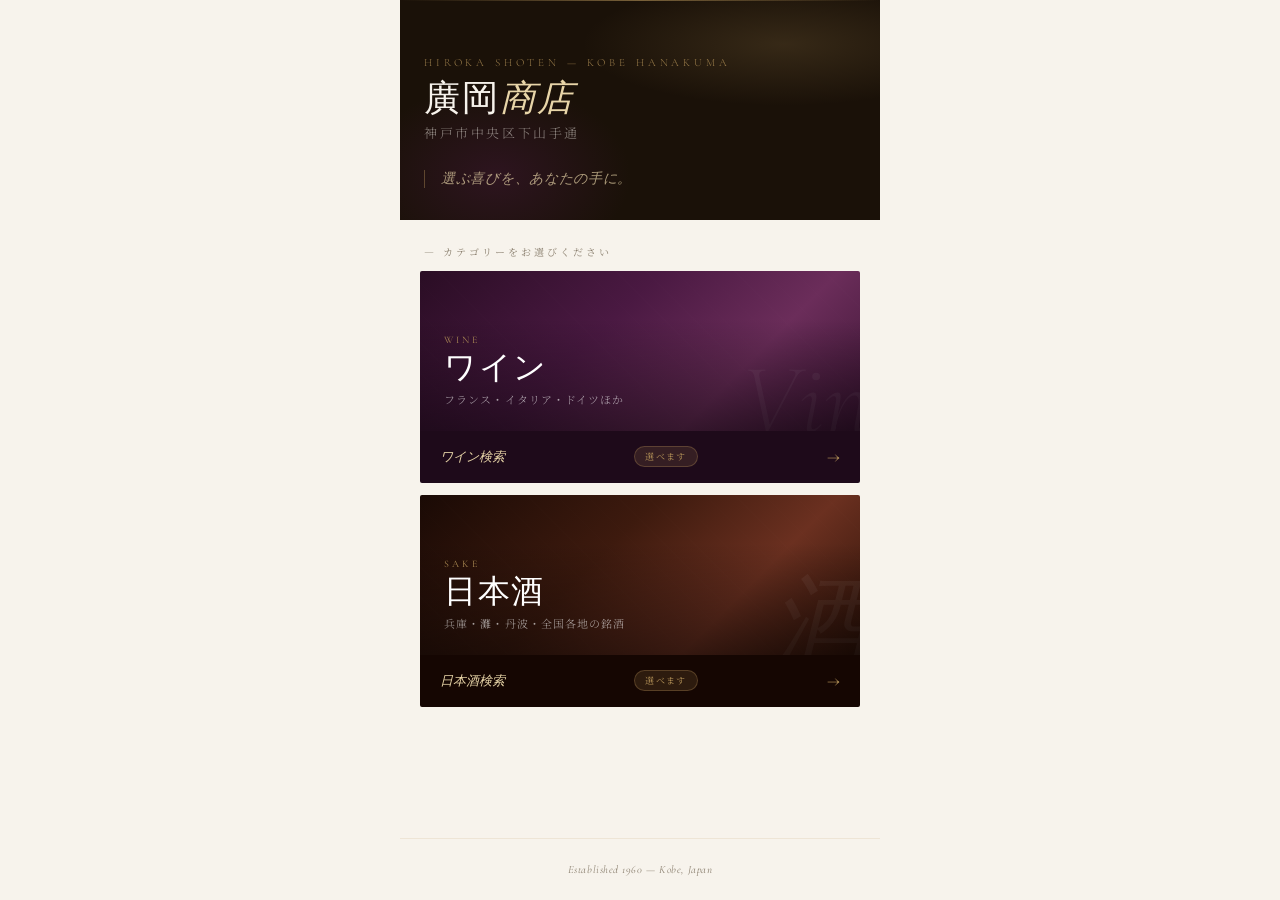
==== index.html @ e4cdf5d0 "Add files via upload" ====
<!DOCTYPE html>
<html lang="ja">
<head>
<meta charset="UTF-8">
<meta name="viewport" content="width=device-width, initial-scale=1.0">
<title>廣岡商店</title>
<style>
@import url('https://fonts.googleapis.com/css2?family=Cormorant+Garamond:ital,wght@0,300;0,400;1,300;1,400&family=Noto+Serif+JP:wght@300;400&display=swap');

*{box-sizing:border-box;margin:0;padding:0}
:root{
  --ink:#1a1108;
  --cream:#f7f3ec;
  --gold:#b8965a;
  --gold-light:#e8d5a8;
  --sake:#8b3a2a;
  --sake-light:#e8c4a8;
  --wine:#4a1942;
  --muted:#8a7f6e;
}
body{
  font-family:'Noto Serif JP',serif;
  background:var(--cream);
  color:var(--ink);
  min-height:100vh;
  max-width:480px;
  margin:0 auto;
  overflow-x:hidden;
}

/* ===== TOP ===== */
#screen-top{display:block}
.top-wrap{min-height:100vh;display:flex;flex-direction:column}
.top-hero{position:relative;padding:3.5rem 1.5rem 2rem;background:var(--ink);overflow:hidden}
.top-hero::before{content:'';position:absolute;inset:0;background:
  radial-gradient(ellipse 60% 40% at 80% 20%, rgba(184,150,90,.18) 0%, transparent 70%),
  radial-gradient(ellipse 40% 60% at 20% 80%, rgba(74,25,66,.4) 0%, transparent 70%)}
.top-hero::after{content:'';position:absolute;top:0;left:0;right:0;height:1px;background:linear-gradient(90deg,transparent,var(--gold),transparent);opacity:.6}
.store-en{font-family:'Cormorant Garamond',serif;font-size:11px;font-weight:300;letter-spacing:.35em;color:var(--gold);opacity:.8;margin-bottom:.75rem;position:relative}
.store-name{font-family:'Cormorant Garamond',serif;font-size:36px;font-weight:300;color:var(--cream);line-height:1;letter-spacing:.05em;margin-bottom:.35rem;position:relative}
.store-name span{font-style:italic;color:var(--gold-light)}
.store-jp{font-size:13px;font-weight:300;color:rgba(247,243,236,.5);letter-spacing:.2em;margin-bottom:1.75rem;position:relative}
.hero-tagline{font-family:'Cormorant Garamond',serif;font-size:14px;font-weight:300;font-style:italic;color:rgba(232,213,168,.7);letter-spacing:.05em;position:relative;padding-left:1rem;border-left:1px solid rgba(184,150,90,.4)}
.category-label{padding:1.5rem 1.5rem .75rem;font-size:10px;letter-spacing:.3em;color:var(--muted);text-transform:uppercase}
.category-cards{padding:0 1.25rem 2rem;display:flex;flex-direction:column;gap:12px;flex:1}
.cat-card{position:relative;border-radius:2px;overflow:hidden;cursor:pointer;-webkit-tap-highlight-color:transparent}
.cat-card::before{content:'';position:absolute;inset:0;border:1px solid transparent;border-radius:2px;transition:border-color .3s;z-index:2;pointer-events:none}
.cat-card:active::before{border-color:var(--gold)}
.cat-bg{height:160px;position:relative;overflow:hidden}
.cat-wine .cat-bg{background:linear-gradient(135deg,#2a0d24 0%,#4a1942 40%,#6b2d5a 70%,#3d1535 100%)}
.cat-sake .cat-bg{background:linear-gradient(135deg,#1a0a05 0%,#3d1a0e 40%,#6b3020 70%,#2e1208 100%)}
.cat-bg-pattern{position:absolute;inset:0;opacity:.15;background-image:repeating-linear-gradient(45deg,transparent,transparent 20px,rgba(255,255,255,.03) 20px,rgba(255,255,255,.03) 21px)}
.cat-ornament{position:absolute;font-family:'Cormorant Garamond',serif;font-size:100px;font-weight:300;font-style:italic;color:rgba(255,255,255,.06);bottom:-20px;right:-10px;line-height:1;pointer-events:none;user-select:none}
.cat-content{position:absolute;inset:0;padding:1.5rem;display:flex;flex-direction:column;justify-content:flex-end;z-index:1}
.cat-content::before{content:'';position:absolute;bottom:0;left:0;right:0;height:70%;background:linear-gradient(to top,rgba(0,0,0,.5) 0%,transparent 100%)}
.cat-en{font-family:'Cormorant Garamond',serif;font-size:10px;letter-spacing:.3em;color:var(--gold);opacity:.9;margin-bottom:.4rem;position:relative}
.cat-title{font-family:'Cormorant Garamond',serif;font-size:32px;font-weight:300;color:white;line-height:1;letter-spacing:.05em;position:relative}
.cat-sub{font-size:11px;font-weight:300;color:rgba(255,255,255,.6);margin-top:.4rem;letter-spacing:.1em;position:relative}
.cat-footer{padding:.875rem 1.25rem;background:var(--ink);display:flex;justify-content:space-between;align-items:center}
.cat-wine .cat-footer{background:#1e0a1a}
.cat-sake .cat-footer{background:#150602}
.cat-count{font-family:'Cormorant Garamond',serif;font-size:13px;font-style:italic;color:var(--gold-light)}
.cat-arrow{font-family:'Cormorant Garamond',serif;font-size:20px;color:var(--gold);opacity:.8}
.cat-badge{font-size:9px;padding:3px 10px;border-radius:20px;letter-spacing:.15em;background:rgba(184,150,90,.15);color:var(--gold);border:1px solid rgba(184,150,90,.3)}
.top-footer{padding:1.5rem;text-align:center;border-top:1px solid rgba(184,150,90,.15);margin-top:.5rem}
.top-footer p{font-family:'Cormorant Garamond',serif;font-size:11px;font-style:italic;color:var(--muted);letter-spacing:.05em}
.cat-card{animation:fadeUp .6s ease both}
.cat-card:nth-child(2){animation-delay:.1s}
@keyframes fadeUp{from{opacity:0;transform:translateY(16px)}to{opacity:1;transform:translateY(0)}}

/* ===== 共通 ===== */
.screen{display:none}
.header{background:var(--ink);color:var(--cream);padding:.875rem 1.25rem;position:sticky;top:0;z-index:100;border-bottom:1px solid rgba(184,150,90,.2)}
.header-inner{display:flex;align-items:center;gap:12px}
.back-btn{font-family:'Cormorant Garamond',serif;font-size:20px;color:var(--gold);cursor:pointer;padding:4px 8px 4px 0;-webkit-tap-highlight-color:transparent}
.header-title{font-family:'Cormorant Garamond',serif;font-size:18px;font-weight:300;letter-spacing:.05em;color:var(--cream)}
.header-sub{font-size:10px;color:rgba(232,213,168,.5);letter-spacing:.15em;margin-top:1px}
#screen-loading{display:flex;align-items:center;justify-content:center;min-height:60vh;flex-direction:column;gap:12px;background:var(--cream)}
.spinner{width:28px;height:28px;border:1.5px solid var(--gold-light);border-top-color:var(--gold);border-radius:50%;animation:spin .9s linear infinite}
@keyframes spin{to{transform:rotate(360deg)}}
.loading-text{font-size:12px;color:var(--muted);letter-spacing:.15em}

.search-body{padding:1.25rem 1.25rem 2rem;background:var(--cream)}
.s-section{margin-bottom:1.5rem}
.s-title{font-family:'Cormorant Garamond',serif;font-size:13px;font-style:italic;color:var(--muted);letter-spacing:.15em;margin-bottom:.625rem;padding-bottom:.4rem;border-bottom:1px solid rgba(184,150,90,.2)}
.chips{display:flex;flex-wrap:wrap;gap:7px}
.chip{font-size:12px;padding:6px 14px;border-radius:1px;border:1px solid rgba(26,17,8,.2);background:white;color:var(--ink);cursor:pointer;letter-spacing:.05em;font-family:'Noto Serif JP',serif;transition:all .2s;-webkit-tap-highlight-color:transparent}
.chip.on{background:var(--wine);color:var(--gold-light);border-color:var(--wine)}
.search-btn{width:100%;padding:14px;background:var(--ink);color:var(--gold-light);border:1px solid rgba(184,150,90,.3);border-radius:1px;font-size:13px;letter-spacing:.2em;font-family:'Noto Serif JP',serif;cursor:pointer;margin-top:.5rem;transition:background .2s}
.search-btn:active{background:#2a1a0a}

.detail-toggle{display:flex;align-items:center;gap:8px;cursor:pointer;padding:.5rem 0;margin-bottom:1rem;-webkit-tap-highlight-color:transparent}
.detail-toggle-line{flex:1;height:1px;background:rgba(184,150,90,.25)}
.detail-toggle-text{font-family:'Cormorant Garamond',serif;font-size:12px;font-style:italic;color:var(--gold);letter-spacing:.1em;white-space:nowrap}
.detail-toggle-icon{font-size:14px;color:var(--gold);transition:transform .3s}
.detail-toggle-icon.open{transform:rotate(180deg)}
.detail-section{overflow:hidden;max-height:0;transition:max-height .4s ease}
.detail-section.open{max-height:600px}

.result-header{padding:.75rem 1.25rem;background:var(--ink);display:flex;align-items:center;justify-content:space-between}
.result-count{font-size:12px;color:rgba(232,213,168,.7);letter-spacing:.1em}
.result-count-num{font-family:'Cormorant Garamond',serif;font-size:18px;font-weight:300;color:var(--gold-light);margin-right:4px}
.back-search-btn{font-size:11px;padding:4px 12px;border:1px solid rgba(184,150,90,.3);color:var(--gold);cursor:pointer;letter-spacing:.1em;background:transparent;-webkit-tap-highlight-color:transparent}
.results{padding:.75rem 1.25rem;display:flex;flex-direction:column;gap:8px;background:var(--cream)}
.no-result{text-align:center;padding:3rem 1rem;color:var(--muted);font-size:13px;line-height:1.8;letter-spacing:.05em}

.r-card{background:white;border:1px solid rgba(26,17,8,.08);padding:12px;cursor:pointer;display:flex;gap:11px;align-items:flex-start;transition:border-color .2s;-webkit-tap-highlight-color:transparent}
.r-card:active{border-color:var(--gold)}
.r-thumb{width:52px;height:68px;background:var(--cream);flex-shrink:0;overflow:hidden;display:flex;align-items:center;justify-content:center}
.r-thumb img{width:52px;height:68px;object-fit:contain}
.r-thumb-ph{width:52px;height:68px;display:flex;align-items:center;justify-content:center}
.mini-spinner{width:14px;height:14px;border:1.5px solid var(--gold-light);border-top-color:var(--gold);border-radius:50%;animation:spin .9s linear infinite}
.r-info{flex:1;min-width:0}
.r-name{font-size:13px;color:var(--ink);line-height:1.45;margin-bottom:3px;letter-spacing:.02em}
.r-tagline{font-family:'Cormorant Garamond',serif;font-size:13px;font-style:italic;color:var(--muted);margin-bottom:6px}
.r-meta{display:flex;gap:5px;flex-wrap:wrap;align-items:center;margin-bottom:5px}
.r-price{font-family:'Cormorant Garamond',serif;font-size:16px;color:var(--wine)}
.r-badge{font-size:10px;padding:1px 6px;color:var(--muted);border:1px solid rgba(26,17,8,.12);letter-spacing:.05em}
.r-shelf{font-size:10px;padding:1px 6px;color:var(--gold);border:1px solid rgba(184,150,90,.3);background:rgba(184,150,90,.06);letter-spacing:.05em}
.r-tags{display:flex;flex-wrap:wrap;gap:4px}
.r-tag{font-size:10px;padding:2px 7px;background:rgba(74,25,66,.06);color:var(--wine);letter-spacing:.03em}

/* ★ 結果カード ミニバー（修正：CSSを明示） */
.sake-mini-bars{margin-top:6px}
.sake-mr{display:flex;align-items:center;gap:4px;margin:3px 0}
.sake-ml{font-size:9px;color:var(--muted);width:20px;text-align:right;flex-shrink:0}
.sake-mt{flex:1;height:4px;background:rgba(139,58,42,.12);border-radius:2px;overflow:hidden}
.sake-mf{height:4px;border-radius:2px;background:var(--sake)}

.detail-img-wrap{width:100%;height:220px;background:var(--ink);display:flex;align-items:center;justify-content:center;overflow:hidden}
.detail-img-wrap img{width:100%;height:220px;object-fit:contain}
.detail-img-ph{font-size:12px;color:rgba(247,243,236,.3);letter-spacing:.15em}
.img-loading{font-size:12px;color:rgba(247,243,236,.4);display:flex;flex-direction:column;align-items:center;gap:8px}
.med-spinner{width:22px;height:22px;border:1.5px solid rgba(184,150,90,.3);border-top-color:var(--gold);border-radius:50%;animation:spin .9s linear infinite}
.detail-body{padding:1.25rem 1.25rem 2.5rem;background:var(--cream)}
.detail-header-row{display:flex;align-items:center;justify-content:space-between;margin-bottom:.75rem}
.type-badge{font-size:10px;padding:3px 10px;background:rgba(74,25,66,.08);color:var(--wine);border:1px solid rgba(74,25,66,.2);letter-spacing:.1em}
.shelf-badge{font-family:'Cormorant Garamond',serif;font-size:13px;font-style:italic;color:var(--gold);padding:2px 10px;border:1px solid rgba(184,150,90,.3);letter-spacing:.1em}
.detail-name{font-size:15px;line-height:1.55;margin-bottom:4px;color:var(--ink);letter-spacing:.03em}
.detail-origin{font-size:11px;color:var(--muted);margin-bottom:1rem;letter-spacing:.1em}
.tagline-bar{border-left:2px solid var(--gold);padding:.5rem 0 .5rem 1rem;margin-bottom:1rem;background:linear-gradient(90deg,rgba(184,150,90,.05) 0%,transparent 100%)}
.tagline-text{font-family:'Cormorant Garamond',serif;font-size:17px;font-style:italic;font-weight:300;color:var(--ink);line-height:1.45;letter-spacing:.02em}
.detail-price{font-family:'Cormorant Garamond',serif;font-size:28px;font-weight:300;color:var(--wine);margin-bottom:1rem;letter-spacing:.02em}
.detail-tags{display:flex;flex-wrap:wrap;gap:6px;margin-bottom:1.25rem}
.detail-tag{font-size:11px;padding:4px 12px;background:rgba(74,25,66,.06);color:var(--wine);border:1px solid rgba(74,25,66,.15);letter-spacing:.05em}
.info-grid{display:grid;grid-template-columns:1fr 1fr;gap:8px;margin-bottom:1rem}
.info-card{background:white;border:1px solid rgba(26,17,8,.07);padding:10px 12px}
.info-label{font-size:10px;color:var(--muted);margin-bottom:3px;letter-spacing:.15em}
.info-val{font-size:13px;color:var(--ink);line-height:1.45}
.person-box{background:linear-gradient(135deg,rgba(184,150,90,.08),rgba(184,150,90,.04));border:1px solid rgba(184,150,90,.25);padding:10px 14px;margin-bottom:1rem}
.person-label{font-size:10px;color:var(--gold);margin-bottom:3px;letter-spacing:.2em}
.person-val{font-size:13px;color:var(--ink);line-height:1.5}
.detail-text{font-size:13px;color:var(--muted);line-height:1.9;background:white;border:1px solid rgba(26,17,8,.07);padding:1rem;letter-spacing:.03em}

/* ===== 日本酒 ===== */
.sake-chip.on{background:var(--sake);color:var(--sake-light);border-color:var(--sake)}
.sake-search-btn{width:100%;padding:14px;background:var(--sake);color:var(--sake-light);border:1px solid rgba(139,58,42,.4);border-radius:1px;font-size:13px;letter-spacing:.2em;font-family:'Noto Serif JP',serif;cursor:pointer;margin-top:.5rem}
.sake-search-btn:active{background:#6b2d1e}
.sake-r-price{font-family:'Cormorant Garamond',serif;font-size:16px;color:var(--sake)}
.sake-r-tag{font-size:10px;padding:2px 7px;background:rgba(139,58,42,.06);color:var(--sake);letter-spacing:.03em}
.sake-type-badge{font-size:10px;padding:3px 10px;background:rgba(139,58,42,.08);color:var(--sake);border:1px solid rgba(139,58,42,.2);letter-spacing:.1em}
.sake-detail-price{font-family:'Cormorant Garamond',serif;font-size:28px;font-weight:300;color:var(--sake);margin-bottom:.75rem;letter-spacing:.02em}
.sake-detail-tag{font-size:11px;padding:4px 12px;background:rgba(139,58,42,.06);color:var(--sake);border:1px solid rgba(139,58,42,.15);letter-spacing:.05em}
.sake-hitokoto{border-left:2px solid var(--sake);padding:.5rem 0 .5rem 1rem;margin-bottom:1rem;background:linear-gradient(90deg,rgba(139,58,42,.05) 0%,transparent 100%)}
.sake-hitokoto-text{font-family:'Cormorant Garamond',serif;font-size:16px;font-style:italic;font-weight:300;color:var(--ink);line-height:1.5;letter-spacing:.02em}

/* ★ 棒グラフ（詳細画面） */
.sake-bars-wrap{background:white;border:1px solid rgba(139,58,42,.12);padding:14px 16px;margin:12px 0}
.sake-bars-title{font-size:10px;color:var(--muted);letter-spacing:.2em;margin-bottom:12px;padding-bottom:6px;border-bottom:1px solid rgba(139,58,42,.12)}
.sake-bar-row{display:flex;flex-direction:column;gap:3px;margin-bottom:10px}
.sake-bar-row:last-child{margin-bottom:0}
.sake-bar-axis{font-family:'Noto Serif JP',serif;font-size:11px;color:var(--ink);letter-spacing:.04em}
.sake-bar-track-wrap{display:flex;align-items:center;gap:6px}
.sake-bar-end{font-size:9px;color:var(--muted);white-space:nowrap;flex-shrink:0;letter-spacing:.02em}
.sake-bar-end.left{width:42px;text-align:right}
.sake-bar-end.right{width:42px;text-align:left}
.sake-bar-track{flex:1;height:8px;background:rgba(139,58,42,.1);border-radius:4px;overflow:hidden}
.sake-bar-fill{height:100%;border-radius:4px;background:linear-gradient(to right,#a05040,#c06040);transition:width .4s ease}

/* サムネイル（日本酒結果カード） */
.sake-r-thumb{width:52px;height:68px;background:var(--cream);flex-shrink:0;overflow:hidden;display:flex;align-items:center;justify-content:center}
.sake-r-thumb img{width:52px;height:68px;object-fit:contain}
.sake-r-thumb-ph{width:52px;height:68px;display:flex;align-items:center;justify-content:center}

/* 日本酒詳細 画像エリア */
.sake-detail-img-wrap{width:100%;height:220px;background:var(--ink);display:flex;align-items:center;justify-content:center;overflow:hidden}
.sake-detail-img-wrap img{width:100%;height:220px;object-fit:contain}

.sake-note{font-size:11px;color:var(--muted);line-height:1.7;background:rgba(139,58,42,.03);border:1px solid rgba(139,58,42,.12);padding:.75rem .9rem;margin-bottom:1rem}
.sake-credit{font-size:9px;color:rgba(138,127,110,.5);text-align:right;letter-spacing:.1em;margin-top:4px}
.hidden{display:none}
</style>
</head>
<body>

<div id="screen-loading" style="display:none">
  <div class="spinner"></div>
  <div class="loading-text">読み込み中</div>
</div>

<div id="screen-top">
  <div class="top-wrap">
    <div class="top-hero">
      <div class="store-en">HIROKA SHOTEN — KOBE HANAKUMA</div>
      <div class="store-name">廣岡<span>商店</span></div>
      <div class="store-jp">神戸市中央区下山手通</div>
      <div class="hero-tagline">選ぶ喜びを、あなたの手に。</div>
    </div>
    <div class="category-label">— カテゴリーをお選びください</div>
    <div class="category-cards">
      <div class="cat-card cat-wine" onclick="startWine()">
        <div class="cat-bg">
          <div class="cat-bg-pattern"></div>
          <div class="cat-ornament">Vin</div>
          <div class="cat-content">
            <div class="cat-en">WINE</div>
            <div class="cat-title">ワイン</div>
            <div class="cat-sub">フランス・イタリア・ドイツほか</div>
          </div>
        </div>
        <div class="cat-footer">
          <div class="cat-count">ワイン検索</div>
          <div class="cat-badge">選べます</div>
          <div class="cat-arrow">→</div>
        </div>
      </div>
      <div class="cat-card cat-sake" onclick="startSake()">
        <div class="cat-bg">
          <div class="cat-bg-pattern"></div>
          <div class="cat-ornament">酒</div>
          <div class="cat-content">
            <div class="cat-en">SAKE</div>
            <div class="cat-title">日本酒</div>
            <div class="cat-sub">兵庫・灘・丹波・全国各地の銘酒</div>
          </div>
        </div>
        <div class="cat-footer">
          <div class="cat-count">日本酒検索</div>
          <div class="cat-badge">選べます</div>
          <div class="cat-arrow">→</div>
        </div>
      </div>
    </div>
    <div class="top-footer"><p>Established 1960 — Kobe, Japan</p></div>
  </div>
</div>

<!-- ワイン検索 -->
<div id="screen-search" class="screen">
  <div class="header">
    <div class="header-inner">
      <div class="back-btn" onclick="showTop()">←</div>
      <div><div class="header-title">Wine</div><div class="header-sub">条件を選んでワインを探す</div></div>
    </div>
  </div>
  <div class="search-body">
    <div class="s-section">
      <div class="s-title">Type — タイプ</div>
      <div class="chips">
        <div class="chip" data-g="type" data-v="赤" onclick="tog(this)">赤ワイン</div>
        <div class="chip" data-g="type" data-v="白" onclick="tog(this)">白ワイン</div>
        <div class="chip" data-g="type" data-v="スパークリング" onclick="tog(this)">泡</div>
        <div class="chip" data-g="type" data-v="ロゼ" onclick="tog(this)">ロゼ</div>
      </div>
    </div>
    <div class="s-section">
      <div class="s-title">Origin — 産地</div>
      <div class="chips">
        <div class="chip" data-g="country" data-v="フランス" onclick="tog(this)">フランス</div>
        <div class="chip" data-g="country" data-v="イタリア" onclick="tog(this)">イタリア</div>
        <div class="chip" data-g="country" data-v="スペイン" onclick="tog(this)">スペイン</div>
        <div class="chip" data-g="country" data-v="ドイツ" onclick="tog(this)">ドイツ</div>
        <div class="chip" data-g="country" data-v="チリ" onclick="tog(this)">チリ</div>
        <div class="chip" data-g="country" data-v="日本" onclick="tog(this)">日本</div>
        <div class="chip" data-g="country" data-v="モルドバ" onclick="tog(this)">モルドバ</div>
        <div class="chip" data-g="country" data-v="南アフリカ" onclick="tog(this)">南アフリカ</div>
      </div>
    </div>
    <div class="s-section">
      <div class="s-title">Budget — 予算</div>
      <div class="chips">
        <div class="chip" data-g="budget" data-v="1500" onclick="tog(this)">〜1,500円</div>
        <div class="chip" data-g="budget" data-v="2500" onclick="tog(this)">〜2,500円</div>
        <div class="chip" data-g="budget" data-v="4000" onclick="tog(this)">〜4,000円</div>
        <div class="chip" data-g="budget" data-v="9999" onclick="tog(this)">4,000円〜</div>
      </div>
    </div>
    <div class="s-section">
      <div class="s-title">Scene — 料理・場面</div>
      <div class="chips">
        <div class="chip" data-g="scene" data-v="肉" onclick="tog(this)">肉料理</div>
        <div class="chip" data-g="scene" data-v="魚" onclick="tog(this)">魚介</div>
        <div class="chip" data-g="scene" data-v="鶏" onclick="tog(this)">鶏料理</div>
        <div class="chip" data-g="scene" data-v="贈り物" onclick="tog(this)">贈り物</div>
        <div class="chip" data-g="scene" data-v="記念日" onclick="tog(this)">記念日</div>
        <div class="chip" data-g="scene" data-v="普段" onclick="tog(this)">普段使い</div>
      </div>
    </div>
    <div class="detail-toggle" onclick="toggleDetail()">
      <div class="detail-toggle-line"></div>
      <div class="detail-toggle-text">詳細検索</div>
      <div class="detail-toggle-icon" id="detail-icon">∨</div>
      <div class="detail-toggle-line"></div>
    </div>
    <div class="detail-section" id="detail-section">
      <div class="s-section">
        <div class="s-title">Body — 味わいの重さ</div>
        <div class="chips">
          <div class="chip" data-g="body" data-v="軽め" onclick="tog(this)">軽め</div>
          <div class="chip" data-g="body" data-v="ミディアム" onclick="tog(this)">ミディアム</div>
          <div class="chip" data-g="body" data-v="しっかり" onclick="tog(this)">しっかり</div>
        </div>
      </div>
      <div class="s-section">
        <div class="s-title">Sweetness — 甘辛度</div>
        <div class="chips">
          <div class="chip" data-g="sweet" data-v="辛口" onclick="tog(this)">辛口</div>
          <div class="chip" data-g="sweet" data-v="やや辛口" onclick="tog(this)">やや辛口</div>
          <div class="chip" data-g="sweet" data-v="やや甘口" onclick="tog(this)">やや甘口</div>
          <div class="chip" data-g="sweet" data-v="甘口" onclick="tog(this)">甘口</div>
        </div>
      </div>
      <div class="s-section">
        <div class="s-title">Flavor — 果実味の方向</div>
        <div class="chips">
          <div class="chip" data-g="fruit" data-v="果実味重視" onclick="tog(this)">果実味重視</div>
          <div class="chip" data-g="fruit" data-v="バランス" onclick="tog(this)">バランス</div>
          <div class="chip" data-g="fruit" data-v="すっきり辛口" onclick="tog(this)">すっきり辛口</div>
        </div>
      </div>
    </div>
    <button class="search-btn" onclick="runSearch()">— このワインを探す —</button>
  </div>
</div>

<!-- ワイン結果 -->
<div id="screen-results" class="screen">
  <div class="header">
    <div class="header-inner">
      <div class="back-btn" onclick="showScreen('search')">←</div>
      <div><div class="header-title">Results</div><div class="header-sub">検索結果</div></div>
    </div>
  </div>
  <div class="result-header">
    <div class="result-count" id="result-header"></div>
    <div class="back-search-btn" onclick="showScreen('search')">条件を変える</div>
  </div>
  <div class="results" id="result-list"></div>
</div>

<!-- ワイン詳細 -->
<div id="screen-detail" class="screen">
  <div class="header">
    <div class="header-inner">
      <div class="back-btn" onclick="showScreen('results')">←</div>
      <div><div class="header-title">Detail</div><div class="header-sub">ワイン詳細</div></div>
    </div>
  </div>
  <div class="detail-img-wrap" id="d-imgwrap"><div class="detail-img-ph">画像準備中</div></div>
  <div class="detail-body">
    <div class="detail-header-row">
      <div class="type-badge" id="d-type"></div>
      <div class="shelf-badge" id="d-shelf"></div>
    </div>
    <div class="detail-name" id="d-name"></div>
    <div class="detail-origin" id="d-origin"></div>
    <div class="tagline-bar"><div class="tagline-text" id="d-tagline"></div></div>
    <div class="detail-price" id="d-price"></div>
    <div class="detail-tags" id="d-tags"></div>
    <div class="info-grid">
      <div class="info-card"><div class="info-label">合う料理</div><div class="info-val" id="d-food"></div></div>
      <div class="info-card"><div class="info-label">飲む場面</div><div class="info-val" id="d-scene"></div></div>
    </div>
    <div class="person-box">
      <div class="person-label">こんな方に</div>
      <div class="person-val" id="d-person"></div>
    </div>
    <div class="detail-text" id="d-detail"></div>
  </div>
</div>

<!-- 日本酒検索 -->
<div id="screen-sake-search" class="screen">
  <div class="header">
    <div class="header-inner">
      <div class="back-btn" onclick="showTop()">←</div>
      <div><div class="header-title">Sake</div><div class="header-sub">迷ったら、飲みたい方向から選ぶ</div></div>
    </div>
  </div>
  <div class="search-body">
    <div class="sake-note">
      日本酒が詳しくなくても大丈夫です。<br>
      まずは <strong>予算・産地・味わい</strong> から選んでください。
    </div>
    <div class="s-section">
      <div class="s-title">Budget — 予算</div>
      <div class="chips">
        <div class="chip sake-chip" data-g="sprice" data-v="1000" onclick="stog(this)">〜1,000円</div>
        <div class="chip sake-chip" data-g="sprice" data-v="2000" onclick="stog(this)">〜2,000円</div>
        <div class="chip sake-chip" data-g="sprice" data-v="3500" onclick="stog(this)">〜3,500円</div>
        <div class="chip sake-chip" data-g="sprice" data-v="9999" onclick="stog(this)">3,500円〜</div>
      </div>
    </div>
    <div class="s-section">
      <div class="s-title">Origin — 産地</div>
      <div class="chips" id="sake-region-chips"></div>
    </div>
    <div class="s-section">
      <div class="s-title">Taste — 味わい</div>
      <div class="chips">
        <div class="chip sake-chip" data-g="staste" data-v="フルーティ" onclick="stog(this)">フルーティ</div>
        <div class="chip sake-chip" data-g="staste" data-v="すっきり" onclick="stog(this)">すっきり</div>
        <div class="chip sake-chip" data-g="staste" data-v="旨みしっかり" onclick="stog(this)">旨みしっかり</div>
        <div class="chip sake-chip" data-g="staste" data-v="やさしい甘み" onclick="stog(this)">やさしい甘み</div>
      </div>
    </div>
    <div class="s-section">
      <div class="s-title">Type — 特定名称</div>
      <div class="chips" id="sake-type-chips"></div>
    </div>
    <div class="detail-toggle" onclick="toggleSakeDetail()">
      <div class="detail-toggle-line"></div>
      <div class="detail-toggle-text">詳細条件</div>
      <div class="detail-toggle-icon" id="sake-detail-icon">∨</div>
      <div class="detail-toggle-line"></div>
    </div>
    <div class="detail-section" id="sake-detail-section">
      <div class="s-section">
        <div class="s-title">Detail — 製法・状態</div>
        <div class="chips">
          <div class="chip sake-chip" data-g="sdetail" data-v="無濾過" onclick="stog(this)">無濾過</div>
          <div class="chip sake-chip" data-g="sdetail" data-v="生酒" onclick="stog(this)">生酒</div>
          <div class="chip sake-chip" data-g="sdetail" data-v="要冷蔵" onclick="stog(this)">要冷蔵</div>
        </div>
      </div>
      <div class="s-section">
        <div class="s-title">Rice — 原料米</div>
        <div class="chips" id="sake-rice-chips"></div>
      </div>
    </div>
    <button class="sake-search-btn" onclick="runSakeSearch()">— この日本酒を探す —</button>
  </div>
</div>

<!-- 日本酒結果 -->
<div id="screen-sake-results" class="screen">
  <div class="header">
    <div class="header-inner">
      <div class="back-btn" onclick="showScreen('sake-search')">←</div>
      <div><div class="header-title">Results</div><div class="header-sub">検索結果</div></div>
    </div>
  </div>
  <div class="result-header">
    <div class="result-count" id="sake-result-header"></div>
    <div class="back-search-btn" onclick="showScreen('sake-search')">条件を変える</div>
  </div>
  <div class="results" id="sake-result-list"></div>
</div>

<!-- 日本酒詳細 -->
<div id="screen-sake-detail" class="screen">
  <div class="header">
    <div class="header-inner">
      <div class="back-btn" onclick="showScreen('sake-results')">←</div>
      <div><div class="header-title">Detail</div><div class="header-sub">日本酒詳細</div></div>
    </div>
  </div>
  <div class="sake-detail-img-wrap" id="sd-imgwrap">
    <div class="detail-img-ph">画像準備中</div>
  </div>
  <div class="detail-body" style="padding-top:1.5rem">
    <div class="detail-header-row">
      <div class="sake-type-badge" id="sd-type"></div>
      <div class="shelf-badge" id="sd-shelf"></div>
    </div>
    <div class="detail-name" id="sd-name"></div>
    <div class="detail-origin" id="sd-origin"></div>
    <div class="sake-hitokoto">
      <div class="sake-hitokoto-text" id="sd-hitokoto"></div>
    </div>
    <div class="sake-detail-price" id="sd-price"></div>
    <div class="detail-tags" id="sd-tags"></div>

    <!-- ★ 原料米を追加した詳細グリッド -->
    <div class="info-grid" style="margin-bottom:1rem">
      <div class="info-card"><div class="info-label">蔵元</div><div class="info-val" id="sd-brewery"></div></div>
      <div class="info-card"><div class="info-label">容量</div><div class="info-val" id="sd-volume"></div></div>
      <div class="info-card"><div class="info-label">原料米</div><div class="info-val" id="sd-rice"></div></div>
      <div class="info-card"><div class="info-label">精米歩合</div><div class="info-val" id="sd-polish"></div></div>
      <div class="info-card"><div class="info-label">アルコール度数</div><div class="info-val" id="sd-alcohol"></div></div>
      <div class="info-card"><div class="info-label">飲み方・温度</div><div class="info-val" id="sd-temp"></div></div>
    </div>

    <!-- 棒グラフ -->
    <div class="sake-bars-wrap">
      <div class="sake-bars-title">TASTE — 味わい</div>
      <div id="sd-bars"></div>
      <div class="sake-credit">廣岡商店独自評価（1〜5段階）</div>
    </div>

    <div class="info-grid" style="margin-top:12px">
      <div class="info-card"><div class="info-label">合う料理</div><div class="info-val" id="sd-ryori"></div></div>
      <div class="info-card"><div class="info-label">向いている人</div><div class="info-val" id="sd-hito"></div></div>
      <div class="info-card"><div class="info-label">日本酒度</div><div class="info-val" id="sd-nihonshudo"></div></div>
      <div class="info-card"><div class="info-label">酸度</div><div class="info-val" id="sd-acidity"></div></div>
    </div>

    <!-- ★ 自由メモ → AIテイスティングノート -->
    <div class="detail-text" id="sd-tasting" style="margin-top:1rem"></div>
  </div>
</div>

<script>
// ★ GAS API エンドポイント（このURLは変えない）
var GAS_URL = 'https://script.google.com/macros/s/AKfycbyg4JeUSHFQonIgvE9VWiPNaj2FlzBaalK5BDXtHtnEJRuT3bgVfu1JNxk5DSN6S2boJg/exec';

var wines = [], sakes = [];
var sel = {}, ssel = {};
var imgCache = {};
var detailOpen = false;
var sakeDetailOpen = false;

function showTop() {
  ['search','results','detail','loading','sake-search','sake-results','sake-detail'].forEach(function(s){
    var el = document.getElementById('screen-' + s);
    if (el) el.style.display = 'none';
  });
  document.getElementById('screen-top').style.display = 'block';
  window.scrollTo(0,0);
}
function showScreen(name) {
  ['search','results','detail','loading','sake-search','sake-results','sake-detail'].forEach(function(s){
    var el = document.getElementById('screen-' + s);
    if (el) el.style.display = 'none';
  });
  document.getElementById('screen-top').style.display = 'none';
  document.getElementById('screen-' + name).style.display = 'block';
  window.scrollTo(0,0);
}

// ===== ワイン =====
function startWine() {
  document.getElementById('screen-top').style.display = 'none';
  if (wines.length > 0) { showScreen('search'); return; }
  document.getElementById('screen-loading').style.display = 'flex';
  fetch(GAS_URL + '?action=wines')
    .then(function(r){ return r.json(); })
    .then(function(json){
      wines = Array.isArray(json) ? json : [];
      document.getElementById('screen-loading').style.display = 'none';
      showScreen('search');
    })
    .catch(function(){
      document.getElementById('screen-loading').innerHTML =
        '<div style="padding:2rem;text-align:center;color:#8b3a2a;font-size:13px;">読み込みに失敗しました。</div>';
    });
}
function toggleDetail() {
  detailOpen = !detailOpen;
  document.getElementById('detail-section').classList.toggle('open', detailOpen);
  document.getElementById('detail-icon').classList.toggle('open', detailOpen);
}
function tog(el) {
  var g=el.dataset.g, v=el.dataset.v;
  if(!sel[g]) sel[g]={};
  if(sel[g][v]){ delete sel[g][v]; el.classList.remove('on'); }
  else{ sel[g][v]=true; el.classList.add('on'); }
}
function runSearch() {
  var types=sel['type']?Object.keys(sel['type']):[];
  var countries=sel['country']?Object.keys(sel['country']):[];
  var budgets=sel['budget']?Object.keys(sel['budget']):[];
  var scenes=sel['scene']?Object.keys(sel['scene']):[];
  var bodies=sel['body']?Object.keys(sel['body']):[];
  var sweets=sel['sweet']?Object.keys(sel['sweet']):[];
  var fruits=sel['fruit']?Object.keys(sel['fruit']):[];
  var results=wines.filter(function(w){
    if(types.length&&!types.some(function(t){return(w.type||'').indexOf(t)!==-1;})) return false;
    if(countries.length&&countries.indexOf(w.country)===-1) return false;
    if(budgets.length&&!budgets.some(function(b){
      var n=parseInt(b,10),p=w.priceNum||0;
      if(n===1500) return p>0&&p<=1500; if(n===2500) return p>0&&p<=2500;
      if(n===4000) return p>0&&p<=4000; if(n===9999) return p>4000; return true;
    })) return false;
    if(scenes.length&&!scenes.some(function(s){
      return(w.food||'').indexOf(s)!==-1||(w.scene||'').indexOf(s)!==-1||
             (w.tags||[]).some(function(t){return t.indexOf(s)!==-1;});
    })) return false;
    if(bodies.length&&bodies.indexOf(w.body||'')===-1) return false;
    if(sweets.length&&sweets.indexOf(w.sweet||'')===-1) return false;
    if(fruits.length&&fruits.indexOf(w.fruit||'')===-1) return false;
    return true;
  });
  document.getElementById('result-header').innerHTML='<span class="result-count-num">'+results.length+'</span> 件見つかりました';
  var el=document.getElementById('result-list');
  if(!results.length){
    el.innerHTML='<div class="no-result">条件に合うワインが見つかりませんでした。<br>条件を変えてお試しください。</div>';
  } else {
    el.innerHTML=results.map(function(w){
      var tg=(w.tags||[]).map(function(t){return'<span class="r-tag">'+escText(t)+'</span>';}).join('');
      var sh=w.shelf?'<span class="r-shelf">'+escText(w.shelf)+'棚</span>':'';
      return'<div class="r-card" onclick="showWineDetail(\''+esc(w.id)+'\')">'
        +'<div class="r-thumb" id="thumb-'+escHtmlId(w.id)+'"><div class="r-thumb-ph"><div class="mini-spinner"></div></div></div>'
        +'<div class="r-info"><div class="r-name">'+escText(w.name)+'</div>'
        +'<div class="r-tagline">'+escText(w.tagline||'')+'</div>'
        +'<div class="r-meta"><span class="r-price">'+escText(w.price||'')+'</span>'
        +'<span class="r-badge">'+escText(w.country||'')+'</span>'
        +'<span class="r-badge">'+escText(w.type||'')+'</span>'+sh+'</div>'
        +'<div class="r-tags">'+tg+'</div></div></div>';
    }).join('');
    results.forEach(function(w){
      var thumbId='thumb-'+escHtmlId(w.id);
      if(!w.fileId){var t=document.getElementById(thumbId);if(t)t.innerHTML='';return;}
      if(imgCache[w.fileId]){var t2=document.getElementById(thumbId);if(t2)t2.innerHTML='<img src="'+imgCache[w.fileId]+'" />';return;}
      (function(fid, tid){
        fetch(GAS_URL + '?action=image&fileId=' + encodeURIComponent(fid))
          .then(function(r){ return r.json(); })
          .then(function(d){
            var url = d.data || '';
            if(url) imgCache[fid] = url;
            var t = document.getElementById(tid);
            if(t) t.innerHTML = url ? '<img src="'+url+'" />' : '';
          })
          .catch(function(){ var t=document.getElementById(tid); if(t) t.innerHTML=''; });
      })(w.fileId, thumbId);
    });
  }
  showScreen('results');
}
function showWineDetail(id){
  var w=null;for(var i=0;i<wines.length;i++){if(wines[i].id===id){w=wines[i];break;}}if(!w)return;
  document.getElementById('d-type').textContent=w.type||'—';
  document.getElementById('d-shelf').textContent=w.shelf?w.shelf+'棚':'';
  document.getElementById('d-name').textContent=w.name||'—';
  document.getElementById('d-origin').textContent=w.origin||'—';
  document.getElementById('d-tagline').textContent=w.tagline||'—';
  document.getElementById('d-price').textContent=w.price||'—';
  document.getElementById('d-food').textContent=w.food||'—';
  document.getElementById('d-scene').textContent=w.scene||'—';
  document.getElementById('d-person').textContent=w.person||'—';
  document.getElementById('d-detail').textContent=w.detail||'—';
  document.getElementById('d-tags').innerHTML=(w.tags||[]).map(function(t){return'<span class="detail-tag">'+escText(t)+'</span>';}).join('');
  var imgWrap=document.getElementById('d-imgwrap');
  if(w.fileId){
    if(imgCache[w.fileId]){imgWrap.innerHTML='<img src="'+imgCache[w.fileId]+'" />';}
    else{
      imgWrap.innerHTML='<div class="img-loading"><div class="med-spinner"></div><span style="font-size:11px">読み込み中</span></div>';
      (function(fid){
        fetch(GAS_URL + '?action=image&fileId=' + encodeURIComponent(fid))
          .then(function(r){ return r.json(); })
          .then(function(d){
            var url = d.data || '';
            if(url) imgCache[fid] = url;
            imgWrap.innerHTML = url ? '<img src="'+url+'" />' : '<div class="detail-img-ph">画像準備中</div>';
          })
          .catch(function(){ imgWrap.innerHTML='<div class="detail-img-ph">画像準備中</div>'; });
      })(w.fileId);
    }
  } else{imgWrap.innerHTML='<div class="detail-img-ph">画像準備中</div>';}
  showScreen('detail');
}

// ===== 日本酒 =====
function startSake() {
  document.getElementById('screen-top').style.display = 'none';
  if (sakes.length > 0) { showScreen('sake-search'); return; }
  document.getElementById('screen-loading').style.display = 'flex';
  fetch(GAS_URL + '?action=sakes')
    .then(function(r){ return r.json(); })
    .then(function(json){
      sakes = Array.isArray(json) ? json : [];
      document.getElementById('screen-loading').style.display = 'none';
      buildSakeFilters();
      showScreen('sake-search');
    })
    .catch(function(){
      document.getElementById('screen-loading').innerHTML =
        '<div style="padding:2rem;text-align:center;color:#8b3a2a;font-size:13px;">読み込みに失敗しました。</div>';
    });
}
function toggleSakeDetail(){
  sakeDetailOpen=!sakeDetailOpen;
  document.getElementById('sake-detail-section').classList.toggle('open',sakeDetailOpen);
  document.getElementById('sake-detail-icon').classList.toggle('open',sakeDetailOpen);
}
function stog(el){
  var g=el.dataset.g,v=el.dataset.v;
  if(!ssel[g])ssel[g]={};
  if(ssel[g][v]){delete ssel[g][v];el.classList.remove('on');}
  else{ssel[g][v]=true;el.classList.add('on');}
}
function buildSakeFilters(){buildSakeRegionChips();buildSakeTypeChips();buildSakeRiceChips();}
function buildSakeRegionChips(){
  var prio=['兵庫','広島','石川','岐阜','大阪','山形','奈良','その他'];
  var found={},regions=[];
  sakes.forEach(function(s){var r=normalizeRegion(s.region||'');if(!found[r]){found[r]=true;regions.push(r);}});
  regions.sort(function(a,b){var ai=prio.indexOf(a),bi=prio.indexOf(b);if(ai!==-1&&bi!==-1)return ai-bi;if(ai!==-1)return -1;if(bi!==-1)return 1;return a.localeCompare(b,'ja');});
  document.getElementById('sake-region-chips').innerHTML=regions.map(function(r){
    return'<div class="chip sake-chip" data-g="sregion" data-v="'+escAttr(r)+'" onclick="stog(this)">'+escText(r)+'</div>';
  }).join('');
}
function buildSakeTypeChips(){
  var prio=['純米','純米吟醸','純米大吟醸','本醸造','吟醸','大吟醸','特別純米'];
  var found={},types=[];
  var EXCLUDE_TYPES=['生貯蔵酒'];
  sakes.forEach(function(s){var t=normalizeSakeType(s.type||'');if(t&&!found[t]&&EXCLUDE_TYPES.indexOf(t)===-1){found[t]=true;types.push(t);}});
  types.sort(function(a,b){var ai=prio.indexOf(a),bi=prio.indexOf(b);if(ai!==-1&&bi!==-1)return ai-bi;if(ai!==-1)return -1;if(bi!==-1)return 1;return a.localeCompare(b,'ja');});
  document.getElementById('sake-type-chips').innerHTML=types.map(function(t){
    return'<div class="chip sake-chip" data-g="stype" data-v="'+escAttr(t)+'" onclick="stog(this)">'+escText(t)+'</div>';
  }).join('');
}
function buildSakeRiceChips(){
  var prio=['山田錦','愛山','雄山錦','雄町','八反錦','出羽燦々','ひだほまれ','ひとごこち','山恵錦','朝日米'];
  var found={},rices=[];
  sakes.forEach(function(s){
    var r=normalizeRice(s.rice||'');
    if(r&&!found[r]){found[r]=true;rices.push(r);}
  });
  rices.sort(function(a,b){
    var ai=prio.indexOf(a),bi=prio.indexOf(b);
    if(ai!==-1&&bi!==-1)return ai-bi;
    if(ai!==-1)return -1;if(bi!==-1)return 1;
    return a.localeCompare(b,'ja');
  });
  var el=document.getElementById('sake-rice-chips');
  if(el) el.innerHTML=rices.map(function(r){
    return'<div class="chip sake-chip" data-g="srice" data-v="'+escAttr(r)+'" onclick="stog(this)">'+escText(r)+'</div>';
  }).join('');
}

// ★ 詳細用 棒グラフHTML
function makeSakeBars(aroma,umami,dry,kire){
  var axes=[
    {label:'香り',left:'穏やか',right:'華やか',val:aroma},
    {label:'旨み',left:'軽やか',right:'しっかり',val:umami},
    {label:'辛口',left:'やや甘',right:'辛口',val:dry},
    {label:'キレ',left:'やさしい',right:'キレる',val:kire}
  ];
  return axes.map(function(a){
    var w=Math.round((Number(a.val)||3)/5*100);
    return'<div class="sake-bar-row">'
      +'<div class="sake-bar-axis">'+escText(a.label)+'</div>'
      +'<div class="sake-bar-track-wrap">'
      +'<span class="sake-bar-end left">'+escText(a.left)+'</span>'
      +'<div class="sake-bar-track"><div class="sake-bar-fill" style="width:'+w+'%"></div></div>'
      +'<span class="sake-bar-end right">'+escText(a.right)+'</span>'
      +'</div></div>';
  }).join('');
}

// ★ 結果カード用ミニバー
function makeSakeMiniBars(aroma,umami,dry,kire){
  var axes=[{lb:'香り',val:aroma},{lb:'旨み',val:umami},{lb:'辛口',val:dry},{lb:'キレ',val:kire}];
  return'<div class="sake-mini-bars">'
    +axes.map(function(a){
      var w=Math.round((Number(a.val)||3)/5*100);
      return'<div class="sake-mr">'
        +'<span class="sake-ml">'+escText(a.lb)+'</span>'
        +'<div class="sake-mt"><div class="sake-mf" style="width:'+w+'%"></div></div>'
        +'</div>';
    }).join('')
    +'</div>';
}

function runSakeSearch(){
  var prices=ssel['sprice']?Object.keys(ssel['sprice']):[];
  var regions=ssel['sregion']?Object.keys(ssel['sregion']):[];
  var tastes=ssel['staste']?Object.keys(ssel['staste']):[];
  var types=ssel['stype']?Object.keys(ssel['stype']):[];
  var details=ssel['sdetail']?Object.keys(ssel['sdetail']):[];
  var rices=ssel['srice']?Object.keys(ssel['srice']):[];
  var results=sakes.filter(function(s){
    if(prices.length&&!prices.some(function(b){
      var n=parseInt(b,10),p=s.priceNum||0;
      if(n===1000)return p>0&&p<=1000;if(n===2000)return p>0&&p<=2000;
      if(n===3500)return p>0&&p<=3500;if(n===9999)return p>3500;return true;
    }))return false;
    if(regions.length&&regions.indexOf(normalizeRegion(s.region||''))===-1)return false;
    if(tastes.length&&!tastes.some(function(t){return matchesTaste(s,t);}))return false;
    if(types.length&&types.indexOf(normalizeSakeType(s.type||''))===-1)return false;
    if(details.length&&!details.every(function(d){return matchesDetail(s,d);}))return false;
    if(rices.length&&!rices.some(function(r){return matchesRice(s,r);}))return false;
    return true;
  });
  results.sort(function(a,b){return(a.priceNum||999999)-(b.priceNum||999999);});
  document.getElementById('sake-result-header').innerHTML='<span class="result-count-num">'+results.length+'</span> 件見つかりました';
  var el=document.getElementById('sake-result-list');
  if(!results.length){
    el.innerHTML='<div class="no-result">条件に合う日本酒が見つかりませんでした。<br>条件を変えてお試しください。</div>';
  } else {
    el.innerHTML=results.map(function(s){
      var sh=s.recommendShelf?'<span class="r-shelf">'+escText(s.recommendShelf)+'</span>':(s.shelf?'<span class="r-shelf">'+escText(s.shelf)+'</span>':'');
      var thumbHtml='<div class="sake-r-thumb" id="sthumb-'+escHtmlId(s.id)+'">'
        +'<div class="sake-r-thumb-ph"><div class="mini-spinner"></div></div></div>';
      var tg=[];
      if(normalizeRegion(s.region||''))tg.push(normalizeRegion(s.region||''));
      if(normalizeSakeType(s.type||''))tg.push(normalizeSakeType(s.type||''));
      if(truthyFlag(s.coldFlag))tg.push('要冷蔵');
      if((s.tags||[]).indexOf('山田錦')!==-1)tg.push('山田錦');
      var tagHtml=tg.slice(0,4).map(function(t){return'<span class="sake-r-tag">'+escText(t)+'</span>';}).join('');
      return'<div class="r-card" onclick="showSakeDetail(\''+esc(s.id)+'\')">'
        +thumbHtml
        +'<div class="r-info">'
        +'<div class="r-name">'+escText(s.name)+'</div>'
        +'<div class="r-tagline">'+escText(s.hitokoto||'')+'</div>'
        +'<div class="r-meta"><span class="sake-r-price">'+escText(s.price||'')+'</span>'
        +'<span class="r-badge">'+escText(normalizeSakeType(s.type||''))+'</span>'
        +'<span class="r-badge">'+escText(normalizeRegion(s.region||''))+'</span>'
        +sh+'</div>'
        +makeSakeMiniBars(s.aroma,s.umami,s.dry,s.kire)
        +'<div class="r-tags" style="margin-top:4px">'+tagHtml+'</div>'
        +'</div></div>';
    }).join('');
    results.forEach(function(s){
      var thumbId='sthumb-'+escHtmlId(s.id);
      if(!s.fileId){var t=document.getElementById(thumbId);if(t)t.innerHTML='';return;}
      if(imgCache[s.fileId]){var t2=document.getElementById(thumbId);if(t2)t2.innerHTML='<img src="'+imgCache[s.fileId]+'" />';return;}
      (function(fid, tid){
        fetch(GAS_URL + '?action=image&fileId=' + encodeURIComponent(fid))
          .then(function(r){ return r.json(); })
          .then(function(d){
            var url = d.data || '';
            if(url) imgCache[fid] = url;
            var t = document.getElementById(tid);
            if(t) t.innerHTML = url ? '<img src="'+url+'" />' : '';
          })
          .catch(function(){ var t=document.getElementById(tid); if(t) t.innerHTML=''; });
      })(s.fileId, thumbId);
    });
  }
  showScreen('sake-results');
}

function showSakeDetail(id){
  var s=null;for(var i=0;i<sakes.length;i++){if(sakes[i].id===id){s=sakes[i];break;}}if(!s)return;
  document.getElementById('sd-type').textContent      =s.type||'—';
  document.getElementById('sd-shelf').textContent     =s.recommendShelf||s.shelf||'';
  document.getElementById('sd-name').textContent      =s.name||'—';
  document.getElementById('sd-origin').textContent    =s.region||'—';
  document.getElementById('sd-hitokoto').textContent  =s.hitokoto||'—';
  document.getElementById('sd-price').textContent     =s.price||'—';
  document.getElementById('sd-brewery').textContent   =s.brewery||'—';
  document.getElementById('sd-volume').textContent    =s.volume?(s.volume+'ml'):'—';
  document.getElementById('sd-rice').textContent      =s.rice||'—';
  document.getElementById('sd-polish').textContent    =s.polish?(String(s.polish).indexOf('%')!==-1?s.polish:s.polish+'%'):'—';
  document.getElementById('sd-alcohol').textContent   =s.alcohol?(String(s.alcohol).indexOf('度')!==-1?s.alcohol:s.alcohol+'度'):'—';
  document.getElementById('sd-temp').textContent      =s.temp||'—';
  document.getElementById('sd-ryori').textContent     =s.ryori||'—';
  document.getElementById('sd-hito').textContent      =s.hito||'—';
  document.getElementById('sd-nihonshudo').textContent=s.nihonshudo||'—';
  document.getElementById('sd-acidity').textContent   =s.acidity||'—';
  // ★ 自由メモ → AIテイスティングノート
  document.getElementById('sd-tasting').textContent   =s.tasting||'—';
  document.getElementById('sd-tags').innerHTML=(s.tags||[]).map(function(t){
    return'<span class="sake-detail-tag">'+escText(t)+'</span>';
  }).join('');
  // 棒グラフ描画
  document.getElementById('sd-bars').innerHTML=makeSakeBars(s.aroma,s.umami,s.dry,s.kire);
  // 画像読み込み
  var imgWrap=document.getElementById('sd-imgwrap');
  if(s.fileId){
    if(imgCache[s.fileId]){imgWrap.innerHTML='<img src="'+imgCache[s.fileId]+'" />';}
    else{
      imgWrap.innerHTML='<div class="img-loading"><div class="med-spinner"></div><span style="font-size:11px">読み込み中</span></div>';
      (function(fid){
        fetch(GAS_URL + '?action=image&fileId=' + encodeURIComponent(fid))
          .then(function(r){ return r.json(); })
          .then(function(d){
            var url = d.data || '';
            if(url) imgCache[fid] = url;
            imgWrap.innerHTML = url ? '<img src="'+url+'" />' : '<div class="detail-img-ph">画像準備中</div>';
          })
          .catch(function(){ imgWrap.innerHTML='<div class="detail-img-ph">画像準備中</div>'; });
      })(s.fileId);
    }
  } else{imgWrap.innerHTML='<div class="detail-img-ph">画像準備中</div>';}
  showScreen('sake-detail');
}

function normalizeRice(rice){
  if(!rice)return null;
  if(rice.indexOf('山田錦')!==-1)return'山田錦';
  if(rice.indexOf('愛山')!==-1)return'愛山';
  if(rice.indexOf('雄山錦')!==-1)return'雄山錦';
  if(rice.indexOf('雄町')!==-1)return'雄町';
  if(rice.indexOf('八反錦')!==-1)return'八反錦';
  if(rice.indexOf('出羽燦々')!==-1)return'出羽燦々';
  if(rice.indexOf('ひだほまれ')!==-1)return'ひだほまれ';
  if(rice.indexOf('ひとごこち')!==-1)return'ひとごこち';
  if(rice.indexOf('山恵錦')!==-1)return'山恵錦';
  if(rice.indexOf('朝日米')!==-1)return'朝日米';
  return null;
}
function matchesRice(s,riceLabel){
  return(s.rice||'').indexOf(riceLabel)!==-1;
}
function normalizeRegion(region){
  if(!region)return'その他';
  if(region.indexOf('兵庫')!==-1)return'兵庫';if(region.indexOf('広島')!==-1)return'広島';
  if(region.indexOf('石川')!==-1)return'石川';if(region.indexOf('岐阜')!==-1)return'岐阜';
  if(region.indexOf('大阪')!==-1)return'大阪';if(region.indexOf('山形')!==-1)return'山形';
  if(region.indexOf('奈良')!==-1)return'奈良';return'その他';
}
function normalizeSakeType(type){
  if(!type)return'';
  if(type.indexOf('純米大吟醸')!==-1)return'純米大吟醸';if(type.indexOf('純米吟醸')!==-1)return'純米吟醸';
  if(type.indexOf('特別純米')!==-1)return'特別純米';if(type.indexOf('純米')!==-1)return'純米';
  if(type.indexOf('大吟醸')!==-1)return'大吟醸';if(type.indexOf('吟醸')!==-1)return'吟醸';
  if(type.indexOf('本醸造')!==-1)return'本醸造';return type;
}
function matchesTaste(s,taste){
  var pool=(s.hitokoto||'')+' '+(s.displayType||'')+' '+(s.tag1||'')+' '+(s.tag2||'');
  if(taste==='フルーティ')  return(Number(s.aroma)>=4)||pool.indexOf('フルーティ')!==-1||pool.indexOf('華やか')!==-1||pool.indexOf('薫酒')!==-1;
  if(taste==='すっきり')    return((Number(s.kire)>=4)&&(Number(s.umami)<=3))||pool.indexOf('すっきり')!==-1||pool.indexOf('爽酒')!==-1||pool.indexOf('軽快')!==-1;
  if(taste==='旨みしっかり')return(Number(s.umami)>=4)||pool.indexOf('旨み')!==-1||pool.indexOf('しっかり')!==-1||pool.indexOf('醇酒')!==-1;
  if(taste==='やさしい甘み')return(Number(s.dry)<=2)||pool.indexOf('甘み')!==-1||pool.indexOf('やさしい')!==-1||pool.indexOf('まろやか')!==-1;
  return false;
}
function matchesDetail(s,detail){
  var pool=[s.type||'',s.hitokoto||'',s.tag1||'',s.tag2||'',s.displayType||''].join(' ');
  if(detail==='無濾過')return pool.indexOf('無濾過')!==-1;
  if(detail==='生酒')  return pool.indexOf('生酒')!==-1||pool.indexOf('しぼりたて')!==-1;
  if(detail==='要冷蔵')return truthyFlag(s.coldFlag)||pool.indexOf('要冷蔵')!==-1;
  return false;
}
function truthyFlag(v){
  if(v===null||v===undefined)return false;
  var s=String(v).trim().toUpperCase();
  return!(s===''||s==='0'||s==='FALSE'||s==='OFF'||s==='NO'||s==='×'||s==='-');
}
function escText(v){
  if(v===null||v===undefined)return'';
  return String(v).replace(/&/g,'&amp;').replace(/</g,'&lt;').replace(/>/g,'&gt;').replace(/"/g,'&quot;').replace(/'/g,'&#39;');
}
function escAttr(v){return escText(v);}
function esc(v){
  if(v===null||v===undefined)return'';
  return String(v).replace(/\\/g,'\\\\').replace(/'/g,"\\'");
}
function escHtmlId(v){
  if(v===null||v===undefined)return'';
  return String(v).replace(/[^a-zA-Z0-9\-_:.]/g,'_');
}
</script>
</body>
</html>
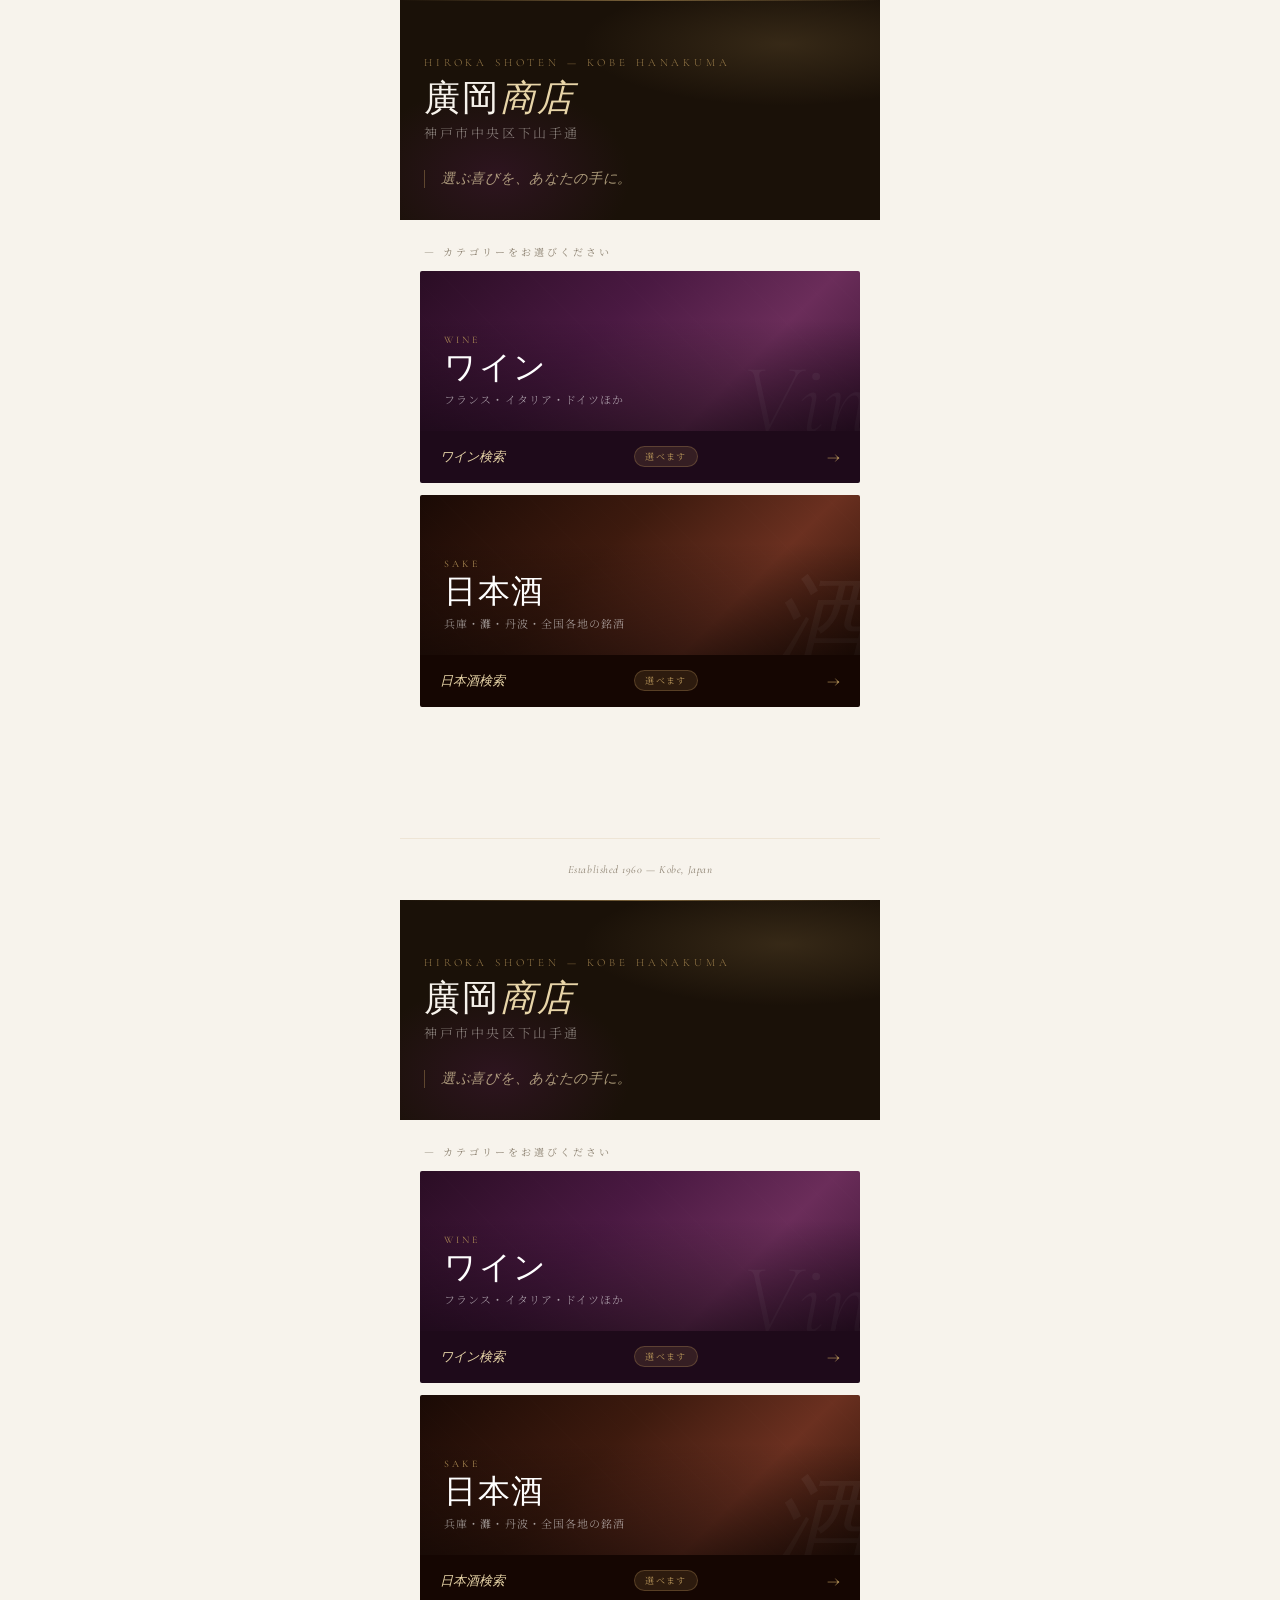
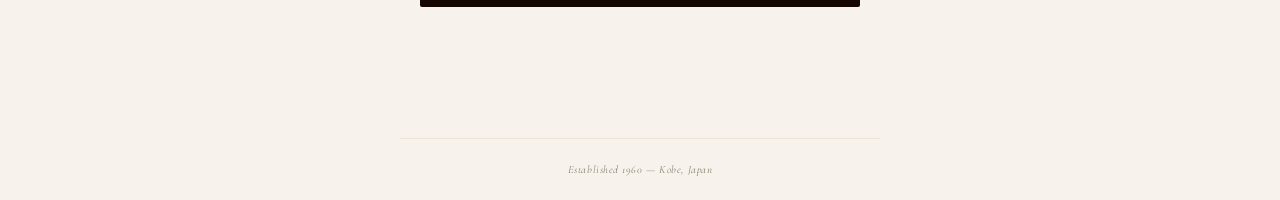
==== commit a5843a98: "Update index.html" ====
--- a/index.html
+++ b/index.html
@@ -430,6 +430,7 @@
         <div class="chips">
           <div class="chip sake-chip" data-g="sdetail" data-v="無濾過" onclick="stog(this)">無濾過</div>
           <div class="chip sake-chip" data-g="sdetail" data-v="生酒" onclick="stog(this)">生酒</div>
+          <div class="chip sake-chip" data-g="sdetail" data-v="原酒" onclick="stog(this)">原酒</div>
           <div class="chip sake-chip" data-g="sdetail" data-v="要冷蔵" onclick="stog(this)">要冷蔵</div>
         </div>
       </div>
@@ -710,7 +711,7 @@
   }).join('');
 }
 function buildSakeRiceChips(){
-  var prio=['山田錦','愛山','雄山錦','雄町','八反錦','出羽燦々','ひだほまれ','ひとごこち','山恵錦','朝日米'];
+  var prio=['山田錦','五百万石','愛山','雄山錦','雄町','八反錦','出羽燦々','ひだほまれ','ひとごこち','山恵錦','朝日米'];
   var found={},rices=[];
   sakes.forEach(function(s){
     var r=normalizeRice(s.rice||'');
@@ -889,6 +890,7 @@
   if(rice.indexOf('ひとごこち')!==-1)return'ひとごこち';
   if(rice.indexOf('山恵錦')!==-1)return'山恵錦';
   if(rice.indexOf('朝日米')!==-1)return'朝日米';
+  if(rice.indexOf('五百万石')!==-1)return'五百万石';
   return null;
 }
 function matchesRice(s,riceLabel){
@@ -917,10 +919,11 @@
   return false;
 }
 function matchesDetail(s,detail){
-  var pool=[s.type||'',s.hitokoto||'',s.tag1||'',s.tag2||'',s.displayType||''].join(' ');
-  if(detail==='無濾過')return pool.indexOf('無濾過')!==-1;
-  if(detail==='生酒')  return pool.indexOf('生酒')!==-1||pool.indexOf('しぼりたて')!==-1;
-  if(detail==='要冷蔵')return truthyFlag(s.coldFlag)||pool.indexOf('要冷蔵')!==-1;
+  // v40：専用フラグ列を優先参照
+  if(detail==='無濾過') return truthyFlag(s.murokaFlag);
+  if(detail==='生酒')   return s.namaKubun==='生酒'||s.namaKubun==='生貯蔵酒';
+  if(detail==='原酒')   return truthyFlag(s.genshuFlag);
+  if(detail==='要冷蔵') return truthyFlag(s.coldFlag);
   return false;
 }
 function truthyFlag(v){
@@ -944,3 +947,951 @@
 </script>
 </body>
 </html>
+<!DOCTYPE html>
+<html lang="ja">
+<head>
+<meta charset="UTF-8">
+<meta name="viewport" content="width=device-width, initial-scale=1.0">
+<title>廣岡商店</title>
+<style>
+@import url('https://fonts.googleapis.com/css2?family=Cormorant+Garamond:ital,wght@0,300;0,400;1,300;1,400&family=Noto+Serif+JP:wght@300;400&display=swap');
+
+*{box-sizing:border-box;margin:0;padding:0}
+:root{
+  --ink:#1a1108;
+  --cream:#f7f3ec;
+  --gold:#b8965a;
+  --gold-light:#e8d5a8;
+  --sake:#8b3a2a;
+  --sake-light:#e8c4a8;
+  --wine:#4a1942;
+  --muted:#8a7f6e;
+}
+body{
+  font-family:'Noto Serif JP',serif;
+  background:var(--cream);
+  color:var(--ink);
+  min-height:100vh;
+  max-width:480px;
+  margin:0 auto;
+  overflow-x:hidden;
+}
+
+/* ===== TOP ===== */
+#screen-top{display:block}
+.top-wrap{min-height:100vh;display:flex;flex-direction:column}
+.top-hero{position:relative;padding:3.5rem 1.5rem 2rem;background:var(--ink);overflow:hidden}
+.top-hero::before{content:'';position:absolute;inset:0;background:
+  radial-gradient(ellipse 60% 40% at 80% 20%, rgba(184,150,90,.18) 0%, transparent 70%),
+  radial-gradient(ellipse 40% 60% at 20% 80%, rgba(74,25,66,.4) 0%, transparent 70%)}
+.top-hero::after{content:'';position:absolute;top:0;left:0;right:0;height:1px;background:linear-gradient(90deg,transparent,var(--gold),transparent);opacity:.6}
+.store-en{font-family:'Cormorant Garamond',serif;font-size:11px;font-weight:300;letter-spacing:.35em;color:var(--gold);opacity:.8;margin-bottom:.75rem;position:relative}
+.store-name{font-family:'Cormorant Garamond',serif;font-size:36px;font-weight:300;color:var(--cream);line-height:1;letter-spacing:.05em;margin-bottom:.35rem;position:relative}
+.store-name span{font-style:italic;color:var(--gold-light)}
+.store-jp{font-size:13px;font-weight:300;color:rgba(247,243,236,.5);letter-spacing:.2em;margin-bottom:1.75rem;position:relative}
+.hero-tagline{font-family:'Cormorant Garamond',serif;font-size:14px;font-weight:300;font-style:italic;color:rgba(232,213,168,.7);letter-spacing:.05em;position:relative;padding-left:1rem;border-left:1px solid rgba(184,150,90,.4)}
+.category-label{padding:1.5rem 1.5rem .75rem;font-size:10px;letter-spacing:.3em;color:var(--muted);text-transform:uppercase}
+.category-cards{padding:0 1.25rem 2rem;display:flex;flex-direction:column;gap:12px;flex:1}
+.cat-card{position:relative;border-radius:2px;overflow:hidden;cursor:pointer;-webkit-tap-highlight-color:transparent}
+.cat-card::before{content:'';position:absolute;inset:0;border:1px solid transparent;border-radius:2px;transition:border-color .3s;z-index:2;pointer-events:none}
+.cat-card:active::before{border-color:var(--gold)}
+.cat-bg{height:160px;position:relative;overflow:hidden}
+.cat-wine .cat-bg{background:linear-gradient(135deg,#2a0d24 0%,#4a1942 40%,#6b2d5a 70%,#3d1535 100%)}
+.cat-sake .cat-bg{background:linear-gradient(135deg,#1a0a05 0%,#3d1a0e 40%,#6b3020 70%,#2e1208 100%)}
+.cat-bg-pattern{position:absolute;inset:0;opacity:.15;background-image:repeating-linear-gradient(45deg,transparent,transparent 20px,rgba(255,255,255,.03) 20px,rgba(255,255,255,.03) 21px)}
+.cat-ornament{position:absolute;font-family:'Cormorant Garamond',serif;font-size:100px;font-weight:300;font-style:italic;color:rgba(255,255,255,.06);bottom:-20px;right:-10px;line-height:1;pointer-events:none;user-select:none}
+.cat-content{position:absolute;inset:0;padding:1.5rem;display:flex;flex-direction:column;justify-content:flex-end;z-index:1}
+.cat-content::before{content:'';position:absolute;bottom:0;left:0;right:0;height:70%;background:linear-gradient(to top,rgba(0,0,0,.5) 0%,transparent 100%)}
+.cat-en{font-family:'Cormorant Garamond',serif;font-size:10px;letter-spacing:.3em;color:var(--gold);opacity:.9;margin-bottom:.4rem;position:relative}
+.cat-title{font-family:'Cormorant Garamond',serif;font-size:32px;font-weight:300;color:white;line-height:1;letter-spacing:.05em;position:relative}
+.cat-sub{font-size:11px;font-weight:300;color:rgba(255,255,255,.6);margin-top:.4rem;letter-spacing:.1em;position:relative}
+.cat-footer{padding:.875rem 1.25rem;background:var(--ink);display:flex;justify-content:space-between;align-items:center}
+.cat-wine .cat-footer{background:#1e0a1a}
+.cat-sake .cat-footer{background:#150602}
+.cat-count{font-family:'Cormorant Garamond',serif;font-size:13px;font-style:italic;color:var(--gold-light)}
+.cat-arrow{font-family:'Cormorant Garamond',serif;font-size:20px;color:var(--gold);opacity:.8}
+.cat-badge{font-size:9px;padding:3px 10px;border-radius:20px;letter-spacing:.15em;background:rgba(184,150,90,.15);color:var(--gold);border:1px solid rgba(184,150,90,.3)}
+.top-footer{padding:1.5rem;text-align:center;border-top:1px solid rgba(184,150,90,.15);margin-top:.5rem}
+.top-footer p{font-family:'Cormorant Garamond',serif;font-size:11px;font-style:italic;color:var(--muted);letter-spacing:.05em}
+.cat-card{animation:fadeUp .6s ease both}
+.cat-card:nth-child(2){animation-delay:.1s}
+@keyframes fadeUp{from{opacity:0;transform:translateY(16px)}to{opacity:1;transform:translateY(0)}}
+
+/* ===== 共通 ===== */
+.screen{display:none}
+.header{background:var(--ink);color:var(--cream);padding:.875rem 1.25rem;position:sticky;top:0;z-index:100;border-bottom:1px solid rgba(184,150,90,.2)}
+.header-inner{display:flex;align-items:center;gap:12px}
+.back-btn{font-family:'Cormorant Garamond',serif;font-size:20px;color:var(--gold);cursor:pointer;padding:4px 8px 4px 0;-webkit-tap-highlight-color:transparent}
+.header-title{font-family:'Cormorant Garamond',serif;font-size:18px;font-weight:300;letter-spacing:.05em;color:var(--cream)}
+.header-sub{font-size:10px;color:rgba(232,213,168,.5);letter-spacing:.15em;margin-top:1px}
+#screen-loading{display:flex;align-items:center;justify-content:center;min-height:60vh;flex-direction:column;gap:12px;background:var(--cream)}
+.spinner{width:28px;height:28px;border:1.5px solid var(--gold-light);border-top-color:var(--gold);border-radius:50%;animation:spin .9s linear infinite}
+@keyframes spin{to{transform:rotate(360deg)}}
+.loading-text{font-size:12px;color:var(--muted);letter-spacing:.15em}
+
+.search-body{padding:1.25rem 1.25rem 2rem;background:var(--cream)}
+.s-section{margin-bottom:1.5rem}
+.s-title{font-family:'Cormorant Garamond',serif;font-size:13px;font-style:italic;color:var(--muted);letter-spacing:.15em;margin-bottom:.625rem;padding-bottom:.4rem;border-bottom:1px solid rgba(184,150,90,.2)}
+.chips{display:flex;flex-wrap:wrap;gap:7px}
+.chip{font-size:12px;padding:6px 14px;border-radius:1px;border:1px solid rgba(26,17,8,.2);background:white;color:var(--ink);cursor:pointer;letter-spacing:.05em;font-family:'Noto Serif JP',serif;transition:all .2s;-webkit-tap-highlight-color:transparent}
+.chip.on{background:var(--wine);color:var(--gold-light);border-color:var(--wine)}
+.search-btn{width:100%;padding:14px;background:var(--ink);color:var(--gold-light);border:1px solid rgba(184,150,90,.3);border-radius:1px;font-size:13px;letter-spacing:.2em;font-family:'Noto Serif JP',serif;cursor:pointer;margin-top:.5rem;transition:background .2s}
+.search-btn:active{background:#2a1a0a}
+
+.detail-toggle{display:flex;align-items:center;gap:8px;cursor:pointer;padding:.5rem 0;margin-bottom:1rem;-webkit-tap-highlight-color:transparent}
+.detail-toggle-line{flex:1;height:1px;background:rgba(184,150,90,.25)}
+.detail-toggle-text{font-family:'Cormorant Garamond',serif;font-size:12px;font-style:italic;color:var(--gold);letter-spacing:.1em;white-space:nowrap}
+.detail-toggle-icon{font-size:14px;color:var(--gold);transition:transform .3s}
+.detail-toggle-icon.open{transform:rotate(180deg)}
+.detail-section{overflow:hidden;max-height:0;transition:max-height .4s ease}
+.detail-section.open{max-height:600px}
+
+.result-header{padding:.75rem 1.25rem;background:var(--ink);display:flex;align-items:center;justify-content:space-between}
+.result-count{font-size:12px;color:rgba(232,213,168,.7);letter-spacing:.1em}
+.result-count-num{font-family:'Cormorant Garamond',serif;font-size:18px;font-weight:300;color:var(--gold-light);margin-right:4px}
+.back-search-btn{font-size:11px;padding:4px 12px;border:1px solid rgba(184,150,90,.3);color:var(--gold);cursor:pointer;letter-spacing:.1em;background:transparent;-webkit-tap-highlight-color:transparent}
+.results{padding:.75rem 1.25rem;display:flex;flex-direction:column;gap:8px;background:var(--cream)}
+.no-result{text-align:center;padding:3rem 1rem;color:var(--muted);font-size:13px;line-height:1.8;letter-spacing:.05em}
+
+.r-card{background:white;border:1px solid rgba(26,17,8,.08);padding:12px;cursor:pointer;display:flex;gap:11px;align-items:flex-start;transition:border-color .2s;-webkit-tap-highlight-color:transparent}
+.r-card:active{border-color:var(--gold)}
+.r-thumb{width:52px;height:68px;background:var(--cream);flex-shrink:0;overflow:hidden;display:flex;align-items:center;justify-content:center}
+.r-thumb img{width:52px;height:68px;object-fit:contain}
+.r-thumb-ph{width:52px;height:68px;display:flex;align-items:center;justify-content:center}
+.mini-spinner{width:14px;height:14px;border:1.5px solid var(--gold-light);border-top-color:var(--gold);border-radius:50%;animation:spin .9s linear infinite}
+.r-info{flex:1;min-width:0}
+.r-name{font-size:13px;color:var(--ink);line-height:1.45;margin-bottom:3px;letter-spacing:.02em}
+.r-tagline{font-family:'Cormorant Garamond',serif;font-size:13px;font-style:italic;color:var(--muted);margin-bottom:6px}
+.r-meta{display:flex;gap:5px;flex-wrap:wrap;align-items:center;margin-bottom:5px}
+.r-price{font-family:'Cormorant Garamond',serif;font-size:16px;color:var(--wine)}
+.r-badge{font-size:10px;padding:1px 6px;color:var(--muted);border:1px solid rgba(26,17,8,.12);letter-spacing:.05em}
+.r-shelf{font-size:10px;padding:1px 6px;color:var(--gold);border:1px solid rgba(184,150,90,.3);background:rgba(184,150,90,.06);letter-spacing:.05em}
+.r-tags{display:flex;flex-wrap:wrap;gap:4px}
+.r-tag{font-size:10px;padding:2px 7px;background:rgba(74,25,66,.06);color:var(--wine);letter-spacing:.03em}
+
+/* ★ 結果カード ミニバー（修正：CSSを明示） */
+.sake-mini-bars{margin-top:6px}
+.sake-mr{display:flex;align-items:center;gap:4px;margin:3px 0}
+.sake-ml{font-size:9px;color:var(--muted);width:20px;text-align:right;flex-shrink:0}
+.sake-mt{flex:1;height:4px;background:rgba(139,58,42,.12);border-radius:2px;overflow:hidden}
+.sake-mf{height:4px;border-radius:2px;background:var(--sake)}
+
+.detail-img-wrap{width:100%;height:220px;background:var(--ink);display:flex;align-items:center;justify-content:center;overflow:hidden}
+.detail-img-wrap img{width:100%;height:220px;object-fit:contain}
+.detail-img-ph{font-size:12px;color:rgba(247,243,236,.3);letter-spacing:.15em}
+.img-loading{font-size:12px;color:rgba(247,243,236,.4);display:flex;flex-direction:column;align-items:center;gap:8px}
+.med-spinner{width:22px;height:22px;border:1.5px solid rgba(184,150,90,.3);border-top-color:var(--gold);border-radius:50%;animation:spin .9s linear infinite}
+.detail-body{padding:1.25rem 1.25rem 2.5rem;background:var(--cream)}
+.detail-header-row{display:flex;align-items:center;justify-content:space-between;margin-bottom:.75rem}
+.type-badge{font-size:10px;padding:3px 10px;background:rgba(74,25,66,.08);color:var(--wine);border:1px solid rgba(74,25,66,.2);letter-spacing:.1em}
+.shelf-badge{font-family:'Cormorant Garamond',serif;font-size:13px;font-style:italic;color:var(--gold);padding:2px 10px;border:1px solid rgba(184,150,90,.3);letter-spacing:.1em}
+.detail-name{font-size:15px;line-height:1.55;margin-bottom:4px;color:var(--ink);letter-spacing:.03em}
+.detail-origin{font-size:11px;color:var(--muted);margin-bottom:1rem;letter-spacing:.1em}
+.tagline-bar{border-left:2px solid var(--gold);padding:.5rem 0 .5rem 1rem;margin-bottom:1rem;background:linear-gradient(90deg,rgba(184,150,90,.05) 0%,transparent 100%)}
+.tagline-text{font-family:'Cormorant Garamond',serif;font-size:17px;font-style:italic;font-weight:300;color:var(--ink);line-height:1.45;letter-spacing:.02em}
+.detail-price{font-family:'Cormorant Garamond',serif;font-size:28px;font-weight:300;color:var(--wine);margin-bottom:1rem;letter-spacing:.02em}
+.detail-tags{display:flex;flex-wrap:wrap;gap:6px;margin-bottom:1.25rem}
+.detail-tag{font-size:11px;padding:4px 12px;background:rgba(74,25,66,.06);color:var(--wine);border:1px solid rgba(74,25,66,.15);letter-spacing:.05em}
+.info-grid{display:grid;grid-template-columns:1fr 1fr;gap:8px;margin-bottom:1rem}
+.info-card{background:white;border:1px solid rgba(26,17,8,.07);padding:10px 12px}
+.info-label{font-size:10px;color:var(--muted);margin-bottom:3px;letter-spacing:.15em}
+.info-val{font-size:13px;color:var(--ink);line-height:1.45}
+.person-box{background:linear-gradient(135deg,rgba(184,150,90,.08),rgba(184,150,90,.04));border:1px solid rgba(184,150,90,.25);padding:10px 14px;margin-bottom:1rem}
+.person-label{font-size:10px;color:var(--gold);margin-bottom:3px;letter-spacing:.2em}
+.person-val{font-size:13px;color:var(--ink);line-height:1.5}
+.detail-text{font-size:13px;color:var(--muted);line-height:1.9;background:white;border:1px solid rgba(26,17,8,.07);padding:1rem;letter-spacing:.03em}
+
+/* ===== 日本酒 ===== */
+.sake-chip.on{background:var(--sake);color:var(--sake-light);border-color:var(--sake)}
+.sake-search-btn{width:100%;padding:14px;background:var(--sake);color:var(--sake-light);border:1px solid rgba(139,58,42,.4);border-radius:1px;font-size:13px;letter-spacing:.2em;font-family:'Noto Serif JP',serif;cursor:pointer;margin-top:.5rem}
+.sake-search-btn:active{background:#6b2d1e}
+.sake-r-price{font-family:'Cormorant Garamond',serif;font-size:16px;color:var(--sake)}
+.sake-r-tag{font-size:10px;padding:2px 7px;background:rgba(139,58,42,.06);color:var(--sake);letter-spacing:.03em}
+.sake-type-badge{font-size:10px;padding:3px 10px;background:rgba(139,58,42,.08);color:var(--sake);border:1px solid rgba(139,58,42,.2);letter-spacing:.1em}
+.sake-detail-price{font-family:'Cormorant Garamond',serif;font-size:28px;font-weight:300;color:var(--sake);margin-bottom:.75rem;letter-spacing:.02em}
+.sake-detail-tag{font-size:11px;padding:4px 12px;background:rgba(139,58,42,.06);color:var(--sake);border:1px solid rgba(139,58,42,.15);letter-spacing:.05em}
+.sake-hitokoto{border-left:2px solid var(--sake);padding:.5rem 0 .5rem 1rem;margin-bottom:1rem;background:linear-gradient(90deg,rgba(139,58,42,.05) 0%,transparent 100%)}
+.sake-hitokoto-text{font-family:'Cormorant Garamond',serif;font-size:16px;font-style:italic;font-weight:300;color:var(--ink);line-height:1.5;letter-spacing:.02em}
+
+/* ★ 棒グラフ（詳細画面） */
+.sake-bars-wrap{background:white;border:1px solid rgba(139,58,42,.12);padding:14px 16px;margin:12px 0}
+.sake-bars-title{font-size:10px;color:var(--muted);letter-spacing:.2em;margin-bottom:12px;padding-bottom:6px;border-bottom:1px solid rgba(139,58,42,.12)}
+.sake-bar-row{display:flex;flex-direction:column;gap:3px;margin-bottom:10px}
+.sake-bar-row:last-child{margin-bottom:0}
+.sake-bar-axis{font-family:'Noto Serif JP',serif;font-size:11px;color:var(--ink);letter-spacing:.04em}
+.sake-bar-track-wrap{display:flex;align-items:center;gap:6px}
+.sake-bar-end{font-size:9px;color:var(--muted);white-space:nowrap;flex-shrink:0;letter-spacing:.02em}
+.sake-bar-end.left{width:42px;text-align:right}
+.sake-bar-end.right{width:42px;text-align:left}
+.sake-bar-track{flex:1;height:8px;background:rgba(139,58,42,.1);border-radius:4px;overflow:hidden}
+.sake-bar-fill{height:100%;border-radius:4px;background:linear-gradient(to right,#a05040,#c06040);transition:width .4s ease}
+
+/* サムネイル（日本酒結果カード） */
+.sake-r-thumb{width:52px;height:68px;background:var(--cream);flex-shrink:0;overflow:hidden;display:flex;align-items:center;justify-content:center}
+.sake-r-thumb img{width:52px;height:68px;object-fit:contain}
+.sake-r-thumb-ph{width:52px;height:68px;display:flex;align-items:center;justify-content:center}
+
+/* 日本酒詳細 画像エリア */
+.sake-detail-img-wrap{width:100%;height:220px;background:var(--ink);display:flex;align-items:center;justify-content:center;overflow:hidden}
+.sake-detail-img-wrap img{width:100%;height:220px;object-fit:contain}
+
+.sake-note{font-size:11px;color:var(--muted);line-height:1.7;background:rgba(139,58,42,.03);border:1px solid rgba(139,58,42,.12);padding:.75rem .9rem;margin-bottom:1rem}
+.sake-credit{font-size:9px;color:rgba(138,127,110,.5);text-align:right;letter-spacing:.1em;margin-top:4px}
+.hidden{display:none}
+</style>
+</head>
+<body>
+
+<div id="screen-loading" style="display:none">
+  <div class="spinner"></div>
+  <div class="loading-text">読み込み中</div>
+</div>
+
+<div id="screen-top">
+  <div class="top-wrap">
+    <div class="top-hero">
+      <div class="store-en">HIROKA SHOTEN — KOBE HANAKUMA</div>
+      <div class="store-name">廣岡<span>商店</span></div>
+      <div class="store-jp">神戸市中央区下山手通</div>
+      <div class="hero-tagline">選ぶ喜びを、あなたの手に。</div>
+    </div>
+    <div class="category-label">— カテゴリーをお選びください</div>
+    <div class="category-cards">
+      <div class="cat-card cat-wine" onclick="startWine()">
+        <div class="cat-bg">
+          <div class="cat-bg-pattern"></div>
+          <div class="cat-ornament">Vin</div>
+          <div class="cat-content">
+            <div class="cat-en">WINE</div>
+            <div class="cat-title">ワイン</div>
+            <div class="cat-sub">フランス・イタリア・ドイツほか</div>
+          </div>
+        </div>
+        <div class="cat-footer">
+          <div class="cat-count">ワイン検索</div>
+          <div class="cat-badge">選べます</div>
+          <div class="cat-arrow">→</div>
+        </div>
+      </div>
+      <div class="cat-card cat-sake" onclick="startSake()">
+        <div class="cat-bg">
+          <div class="cat-bg-pattern"></div>
+          <div class="cat-ornament">酒</div>
+          <div class="cat-content">
+            <div class="cat-en">SAKE</div>
+            <div class="cat-title">日本酒</div>
+            <div class="cat-sub">兵庫・灘・丹波・全国各地の銘酒</div>
+          </div>
+        </div>
+        <div class="cat-footer">
+          <div class="cat-count">日本酒検索</div>
+          <div class="cat-badge">選べます</div>
+          <div class="cat-arrow">→</div>
+        </div>
+      </div>
+    </div>
+    <div class="top-footer"><p>Established 1960 — Kobe, Japan</p></div>
+  </div>
+</div>
+
+<!-- ワイン検索 -->
+<div id="screen-search" class="screen">
+  <div class="header">
+    <div class="header-inner">
+      <div class="back-btn" onclick="showTop()">←</div>
+      <div><div class="header-title">Wine</div><div class="header-sub">条件を選んでワインを探す</div></div>
+    </div>
+  </div>
+  <div class="search-body">
+    <div class="s-section">
+      <div class="s-title">Type — タイプ</div>
+      <div class="chips">
+        <div class="chip" data-g="type" data-v="赤" onclick="tog(this)">赤ワイン</div>
+        <div class="chip" data-g="type" data-v="白" onclick="tog(this)">白ワイン</div>
+        <div class="chip" data-g="type" data-v="スパークリング" onclick="tog(this)">泡</div>
+        <div class="chip" data-g="type" data-v="ロゼ" onclick="tog(this)">ロゼ</div>
+      </div>
+    </div>
+    <div class="s-section">
+      <div class="s-title">Origin — 産地</div>
+      <div class="chips">
+        <div class="chip" data-g="country" data-v="フランス" onclick="tog(this)">フランス</div>
+        <div class="chip" data-g="country" data-v="イタリア" onclick="tog(this)">イタリア</div>
+        <div class="chip" data-g="country" data-v="スペイン" onclick="tog(this)">スペイン</div>
+        <div class="chip" data-g="country" data-v="ドイツ" onclick="tog(this)">ドイツ</div>
+        <div class="chip" data-g="country" data-v="チリ" onclick="tog(this)">チリ</div>
+        <div class="chip" data-g="country" data-v="日本" onclick="tog(this)">日本</div>
+        <div class="chip" data-g="country" data-v="モルドバ" onclick="tog(this)">モルドバ</div>
+        <div class="chip" data-g="country" data-v="南アフリカ" onclick="tog(this)">南アフリカ</div>
+      </div>
+    </div>
+    <div class="s-section">
+      <div class="s-title">Budget — 予算</div>
+      <div class="chips">
+        <div class="chip" data-g="budget" data-v="1500" onclick="tog(this)">〜1,500円</div>
+        <div class="chip" data-g="budget" data-v="2500" onclick="tog(this)">〜2,500円</div>
+        <div class="chip" data-g="budget" data-v="4000" onclick="tog(this)">〜4,000円</div>
+        <div class="chip" data-g="budget" data-v="9999" onclick="tog(this)">4,000円〜</div>
+      </div>
+    </div>
+    <div class="s-section">
+      <div class="s-title">Scene — 料理・場面</div>
+      <div class="chips">
+        <div class="chip" data-g="scene" data-v="肉" onclick="tog(this)">肉料理</div>
+        <div class="chip" data-g="scene" data-v="魚" onclick="tog(this)">魚介</div>
+        <div class="chip" data-g="scene" data-v="鶏" onclick="tog(this)">鶏料理</div>
+        <div class="chip" data-g="scene" data-v="贈り物" onclick="tog(this)">贈り物</div>
+        <div class="chip" data-g="scene" data-v="記念日" onclick="tog(this)">記念日</div>
+        <div class="chip" data-g="scene" data-v="普段" onclick="tog(this)">普段使い</div>
+      </div>
+    </div>
+    <div class="detail-toggle" onclick="toggleDetail()">
+      <div class="detail-toggle-line"></div>
+      <div class="detail-toggle-text">詳細検索</div>
+      <div class="detail-toggle-icon" id="detail-icon">∨</div>
+      <div class="detail-toggle-line"></div>
+    </div>
+    <div class="detail-section" id="detail-section">
+      <div class="s-section">
+        <div class="s-title">Body — 味わいの重さ</div>
+        <div class="chips">
+          <div class="chip" data-g="body" data-v="軽め" onclick="tog(this)">軽め</div>
+          <div class="chip" data-g="body" data-v="ミディアム" onclick="tog(this)">ミディアム</div>
+          <div class="chip" data-g="body" data-v="しっかり" onclick="tog(this)">しっかり</div>
+        </div>
+      </div>
+      <div class="s-section">
+        <div class="s-title">Sweetness — 甘辛度</div>
+        <div class="chips">
+          <div class="chip" data-g="sweet" data-v="辛口" onclick="tog(this)">辛口</div>
+          <div class="chip" data-g="sweet" data-v="やや辛口" onclick="tog(this)">やや辛口</div>
+          <div class="chip" data-g="sweet" data-v="やや甘口" onclick="tog(this)">やや甘口</div>
+          <div class="chip" data-g="sweet" data-v="甘口" onclick="tog(this)">甘口</div>
+        </div>
+      </div>
+      <div class="s-section">
+        <div class="s-title">Flavor — 果実味の方向</div>
+        <div class="chips">
+          <div class="chip" data-g="fruit" data-v="果実味重視" onclick="tog(this)">果実味重視</div>
+          <div class="chip" data-g="fruit" data-v="バランス" onclick="tog(this)">バランス</div>
+          <div class="chip" data-g="fruit" data-v="すっきり辛口" onclick="tog(this)">すっきり辛口</div>
+        </div>
+      </div>
+    </div>
+    <button class="search-btn" onclick="runSearch()">— このワインを探す —</button>
+  </div>
+</div>
+
+<!-- ワイン結果 -->
+<div id="screen-results" class="screen">
+  <div class="header">
+    <div class="header-inner">
+      <div class="back-btn" onclick="showScreen('search')">←</div>
+      <div><div class="header-title">Results</div><div class="header-sub">検索結果</div></div>
+    </div>
+  </div>
+  <div class="result-header">
+    <div class="result-count" id="result-header"></div>
+    <div class="back-search-btn" onclick="showScreen('search')">条件を変える</div>
+  </div>
+  <div class="results" id="result-list"></div>
+</div>
+
+<!-- ワイン詳細 -->
+<div id="screen-detail" class="screen">
+  <div class="header">
+    <div class="header-inner">
+      <div class="back-btn" onclick="showScreen('results')">←</div>
+      <div><div class="header-title">Detail</div><div class="header-sub">ワイン詳細</div></div>
+    </div>
+  </div>
+  <div class="detail-img-wrap" id="d-imgwrap"><div class="detail-img-ph">画像準備中</div></div>
+  <div class="detail-body">
+    <div class="detail-header-row">
+      <div class="type-badge" id="d-type"></div>
+      <div class="shelf-badge" id="d-shelf"></div>
+    </div>
+    <div class="detail-name" id="d-name"></div>
+    <div class="detail-origin" id="d-origin"></div>
+    <div class="tagline-bar"><div class="tagline-text" id="d-tagline"></div></div>
+    <div class="detail-price" id="d-price"></div>
+    <div class="detail-tags" id="d-tags"></div>
+    <div class="info-grid">
+      <div class="info-card"><div class="info-label">合う料理</div><div class="info-val" id="d-food"></div></div>
+      <div class="info-card"><div class="info-label">飲む場面</div><div class="info-val" id="d-scene"></div></div>
+    </div>
+    <div class="person-box">
+      <div class="person-label">こんな方に</div>
+      <div class="person-val" id="d-person"></div>
+    </div>
+    <div class="detail-text" id="d-detail"></div>
+  </div>
+</div>
+
+<!-- 日本酒検索 -->
+<div id="screen-sake-search" class="screen">
+  <div class="header">
+    <div class="header-inner">
+      <div class="back-btn" onclick="showTop()">←</div>
+      <div><div class="header-title">Sake</div><div class="header-sub">迷ったら、飲みたい方向から選ぶ</div></div>
+    </div>
+  </div>
+  <div class="search-body">
+    <div class="sake-note">
+      日本酒が詳しくなくても大丈夫です。<br>
+      まずは <strong>予算・産地・味わい</strong> から選んでください。
+    </div>
+    <div class="s-section">
+      <div class="s-title">Budget — 予算</div>
+      <div class="chips">
+        <div class="chip sake-chip" data-g="sprice" data-v="1000" onclick="stog(this)">〜1,000円</div>
+        <div class="chip sake-chip" data-g="sprice" data-v="2000" onclick="stog(this)">〜2,000円</div>
+        <div class="chip sake-chip" data-g="sprice" data-v="3500" onclick="stog(this)">〜3,500円</div>
+        <div class="chip sake-chip" data-g="sprice" data-v="9999" onclick="stog(this)">3,500円〜</div>
+      </div>
+    </div>
+    <div class="s-section">
+      <div class="s-title">Origin — 産地</div>
+      <div class="chips" id="sake-region-chips"></div>
+    </div>
+    <div class="s-section">
+      <div class="s-title">Taste — 味わい</div>
+      <div class="chips">
+        <div class="chip sake-chip" data-g="staste" data-v="フルーティ" onclick="stog(this)">フルーティ</div>
+        <div class="chip sake-chip" data-g="staste" data-v="すっきり" onclick="stog(this)">すっきり</div>
+        <div class="chip sake-chip" data-g="staste" data-v="旨みしっかり" onclick="stog(this)">旨みしっかり</div>
+        <div class="chip sake-chip" data-g="staste" data-v="やさしい甘み" onclick="stog(this)">やさしい甘み</div>
+      </div>
+    </div>
+    <div class="s-section">
+      <div class="s-title">Type — 特定名称</div>
+      <div class="chips" id="sake-type-chips"></div>
+    </div>
+    <div class="detail-toggle" onclick="toggleSakeDetail()">
+      <div class="detail-toggle-line"></div>
+      <div class="detail-toggle-text">詳細条件</div>
+      <div class="detail-toggle-icon" id="sake-detail-icon">∨</div>
+      <div class="detail-toggle-line"></div>
+    </div>
+    <div class="detail-section" id="sake-detail-section">
+      <div class="s-section">
+        <div class="s-title">Detail — 製法・状態</div>
+        <div class="chips">
+          <div class="chip sake-chip" data-g="sdetail" data-v="無濾過" onclick="stog(this)">無濾過</div>
+          <div class="chip sake-chip" data-g="sdetail" data-v="生酒" onclick="stog(this)">生酒</div>
+          <div class="chip sake-chip" data-g="sdetail" data-v="原酒" onclick="stog(this)">原酒</div>
+          <div class="chip sake-chip" data-g="sdetail" data-v="要冷蔵" onclick="stog(this)">要冷蔵</div>
+        </div>
+      </div>
+      <div class="s-section">
+        <div class="s-title">Rice — 原料米</div>
+        <div class="chips" id="sake-rice-chips"></div>
+      </div>
+    </div>
+    <button class="sake-search-btn" onclick="runSakeSearch()">— この日本酒を探す —</button>
+  </div>
+</div>
+
+<!-- 日本酒結果 -->
+<div id="screen-sake-results" class="screen">
+  <div class="header">
+    <div class="header-inner">
+      <div class="back-btn" onclick="showScreen('sake-search')">←</div>
+      <div><div class="header-title">Results</div><div class="header-sub">検索結果</div></div>
+    </div>
+  </div>
+  <div class="result-header">
+    <div class="result-count" id="sake-result-header"></div>
+    <div class="back-search-btn" onclick="showScreen('sake-search')">条件を変える</div>
+  </div>
+  <div class="results" id="sake-result-list"></div>
+</div>
+
+<!-- 日本酒詳細 -->
+<div id="screen-sake-detail" class="screen">
+  <div class="header">
+    <div class="header-inner">
+      <div class="back-btn" onclick="showScreen('sake-results')">←</div>
+      <div><div class="header-title">Detail</div><div class="header-sub">日本酒詳細</div></div>
+    </div>
+  </div>
+  <div class="sake-detail-img-wrap" id="sd-imgwrap">
+    <div class="detail-img-ph">画像準備中</div>
+  </div>
+  <div class="detail-body" style="padding-top:1.5rem">
+    <div class="detail-header-row">
+      <div class="sake-type-badge" id="sd-type"></div>
+      <div class="shelf-badge" id="sd-shelf"></div>
+    </div>
+    <div class="detail-name" id="sd-name"></div>
+    <div class="detail-origin" id="sd-origin"></div>
+    <div class="sake-hitokoto">
+      <div class="sake-hitokoto-text" id="sd-hitokoto"></div>
+    </div>
+    <div class="sake-detail-price" id="sd-price"></div>
+    <div class="detail-tags" id="sd-tags"></div>
+
+    <!-- ★ 原料米を追加した詳細グリッド -->
+    <div class="info-grid" style="margin-bottom:1rem">
+      <div class="info-card"><div class="info-label">蔵元</div><div class="info-val" id="sd-brewery"></div></div>
+      <div class="info-card"><div class="info-label">容量</div><div class="info-val" id="sd-volume"></div></div>
+      <div class="info-card"><div class="info-label">原料米</div><div class="info-val" id="sd-rice"></div></div>
+      <div class="info-card"><div class="info-label">精米歩合</div><div class="info-val" id="sd-polish"></div></div>
+      <div class="info-card"><div class="info-label">アルコール度数</div><div class="info-val" id="sd-alcohol"></div></div>
+      <div class="info-card"><div class="info-label">飲み方・温度</div><div class="info-val" id="sd-temp"></div></div>
+    </div>
+
+    <!-- 棒グラフ -->
+    <div class="sake-bars-wrap">
+      <div class="sake-bars-title">TASTE — 味わい</div>
+      <div id="sd-bars"></div>
+      <div class="sake-credit">廣岡商店独自評価（1〜5段階）</div>
+    </div>
+
+    <div class="info-grid" style="margin-top:12px">
+      <div class="info-card"><div class="info-label">合う料理</div><div class="info-val" id="sd-ryori"></div></div>
+      <div class="info-card"><div class="info-label">向いている人</div><div class="info-val" id="sd-hito"></div></div>
+      <div class="info-card"><div class="info-label">日本酒度</div><div class="info-val" id="sd-nihonshudo"></div></div>
+      <div class="info-card"><div class="info-label">酸度</div><div class="info-val" id="sd-acidity"></div></div>
+    </div>
+
+    <!-- ★ 自由メモ → AIテイスティングノート -->
+    <div class="detail-text" id="sd-tasting" style="margin-top:1rem"></div>
+  </div>
+</div>
+
+<script>
+// ★ GAS API エンドポイント（このURLは変えない）
+var GAS_URL = 'https://script.google.com/macros/s/AKfycbyg4JeUSHFQonIgvE9VWiPNaj2FlzBaalK5BDXtHtnEJRuT3bgVfu1JNxk5DSN6S2boJg/exec';
+
+var wines = [], sakes = [];
+var sel = {}, ssel = {};
+var imgCache = {};
+var detailOpen = false;
+var sakeDetailOpen = false;
+
+function showTop() {
+  ['search','results','detail','loading','sake-search','sake-results','sake-detail'].forEach(function(s){
+    var el = document.getElementById('screen-' + s);
+    if (el) el.style.display = 'none';
+  });
+  document.getElementById('screen-top').style.display = 'block';
+  window.scrollTo(0,0);
+}
+function showScreen(name) {
+  ['search','results','detail','loading','sake-search','sake-results','sake-detail'].forEach(function(s){
+    var el = document.getElementById('screen-' + s);
+    if (el) el.style.display = 'none';
+  });
+  document.getElementById('screen-top').style.display = 'none';
+  document.getElementById('screen-' + name).style.display = 'block';
+  window.scrollTo(0,0);
+}
+
+// ===== ワイン =====
+function startWine() {
+  document.getElementById('screen-top').style.display = 'none';
+  if (wines.length > 0) { showScreen('search'); return; }
+  document.getElementById('screen-loading').style.display = 'flex';
+  fetch(GAS_URL + '?action=wines')
+    .then(function(r){ return r.json(); })
+    .then(function(json){
+      wines = Array.isArray(json) ? json : [];
+      document.getElementById('screen-loading').style.display = 'none';
+      showScreen('search');
+    })
+    .catch(function(){
+      document.getElementById('screen-loading').innerHTML =
+        '<div style="padding:2rem;text-align:center;color:#8b3a2a;font-size:13px;">読み込みに失敗しました。</div>';
+    });
+}
+function toggleDetail() {
+  detailOpen = !detailOpen;
+  document.getElementById('detail-section').classList.toggle('open', detailOpen);
+  document.getElementById('detail-icon').classList.toggle('open', detailOpen);
+}
+function tog(el) {
+  var g=el.dataset.g, v=el.dataset.v;
+  if(!sel[g]) sel[g]={};
+  if(sel[g][v]){ delete sel[g][v]; el.classList.remove('on'); }
+  else{ sel[g][v]=true; el.classList.add('on'); }
+}
+function runSearch() {
+  var types=sel['type']?Object.keys(sel['type']):[];
+  var countries=sel['country']?Object.keys(sel['country']):[];
+  var budgets=sel['budget']?Object.keys(sel['budget']):[];
+  var scenes=sel['scene']?Object.keys(sel['scene']):[];
+  var bodies=sel['body']?Object.keys(sel['body']):[];
+  var sweets=sel['sweet']?Object.keys(sel['sweet']):[];
+  var fruits=sel['fruit']?Object.keys(sel['fruit']):[];
+  var results=wines.filter(function(w){
+    if(types.length&&!types.some(function(t){return(w.type||'').indexOf(t)!==-1;})) return false;
+    if(countries.length&&countries.indexOf(w.country)===-1) return false;
+    if(budgets.length&&!budgets.some(function(b){
+      var n=parseInt(b,10),p=w.priceNum||0;
+      if(n===1500) return p>0&&p<=1500; if(n===2500) return p>0&&p<=2500;
+      if(n===4000) return p>0&&p<=4000; if(n===9999) return p>4000; return true;
+    })) return false;
+    if(scenes.length&&!scenes.some(function(s){
+      return(w.food||'').indexOf(s)!==-1||(w.scene||'').indexOf(s)!==-1||
+             (w.tags||[]).some(function(t){return t.indexOf(s)!==-1;});
+    })) return false;
+    if(bodies.length&&bodies.indexOf(w.body||'')===-1) return false;
+    if(sweets.length&&sweets.indexOf(w.sweet||'')===-1) return false;
+    if(fruits.length&&fruits.indexOf(w.fruit||'')===-1) return false;
+    return true;
+  });
+  document.getElementById('result-header').innerHTML='<span class="result-count-num">'+results.length+'</span> 件見つかりました';
+  var el=document.getElementById('result-list');
+  if(!results.length){
+    el.innerHTML='<div class="no-result">条件に合うワインが見つかりませんでした。<br>条件を変えてお試しください。</div>';
+  } else {
+    el.innerHTML=results.map(function(w){
+      var tg=(w.tags||[]).map(function(t){return'<span class="r-tag">'+escText(t)+'</span>';}).join('');
+      var sh=w.shelf?'<span class="r-shelf">'+escText(w.shelf)+'棚</span>':'';
+      return'<div class="r-card" onclick="showWineDetail(\''+esc(w.id)+'\')">'
+        +'<div class="r-thumb" id="thumb-'+escHtmlId(w.id)+'"><div class="r-thumb-ph"><div class="mini-spinner"></div></div></div>'
+        +'<div class="r-info"><div class="r-name">'+escText(w.name)+'</div>'
+        +'<div class="r-tagline">'+escText(w.tagline||'')+'</div>'
+        +'<div class="r-meta"><span class="r-price">'+escText(w.price||'')+'</span>'
+        +'<span class="r-badge">'+escText(w.country||'')+'</span>'
+        +'<span class="r-badge">'+escText(w.type||'')+'</span>'+sh+'</div>'
+        +'<div class="r-tags">'+tg+'</div></div></div>';
+    }).join('');
+    results.forEach(function(w){
+      var thumbId='thumb-'+escHtmlId(w.id);
+      if(!w.fileId){var t=document.getElementById(thumbId);if(t)t.innerHTML='';return;}
+      if(imgCache[w.fileId]){var t2=document.getElementById(thumbId);if(t2)t2.innerHTML='<img src="'+imgCache[w.fileId]+'" />';return;}
+      (function(fid, tid){
+        fetch(GAS_URL + '?action=image&fileId=' + encodeURIComponent(fid))
+          .then(function(r){ return r.json(); })
+          .then(function(d){
+            var url = d.data || '';
+            if(url) imgCache[fid] = url;
+            var t = document.getElementById(tid);
+            if(t) t.innerHTML = url ? '<img src="'+url+'" />' : '';
+          })
+          .catch(function(){ var t=document.getElementById(tid); if(t) t.innerHTML=''; });
+      })(w.fileId, thumbId);
+    });
+  }
+  showScreen('results');
+}
+function showWineDetail(id){
+  var w=null;for(var i=0;i<wines.length;i++){if(wines[i].id===id){w=wines[i];break;}}if(!w)return;
+  document.getElementById('d-type').textContent=w.type||'—';
+  document.getElementById('d-shelf').textContent=w.shelf?w.shelf+'棚':'';
+  document.getElementById('d-name').textContent=w.name||'—';
+  document.getElementById('d-origin').textContent=w.origin||'—';
+  document.getElementById('d-tagline').textContent=w.tagline||'—';
+  document.getElementById('d-price').textContent=w.price||'—';
+  document.getElementById('d-food').textContent=w.food||'—';
+  document.getElementById('d-scene').textContent=w.scene||'—';
+  document.getElementById('d-person').textContent=w.person||'—';
+  document.getElementById('d-detail').textContent=w.detail||'—';
+  document.getElementById('d-tags').innerHTML=(w.tags||[]).map(function(t){return'<span class="detail-tag">'+escText(t)+'</span>';}).join('');
+  var imgWrap=document.getElementById('d-imgwrap');
+  if(w.fileId){
+    if(imgCache[w.fileId]){imgWrap.innerHTML='<img src="'+imgCache[w.fileId]+'" />';}
+    else{
+      imgWrap.innerHTML='<div class="img-loading"><div class="med-spinner"></div><span style="font-size:11px">読み込み中</span></div>';
+      (function(fid){
+        fetch(GAS_URL + '?action=image&fileId=' + encodeURIComponent(fid))
+          .then(function(r){ return r.json(); })
+          .then(function(d){
+            var url = d.data || '';
+            if(url) imgCache[fid] = url;
+            imgWrap.innerHTML = url ? '<img src="'+url+'" />' : '<div class="detail-img-ph">画像準備中</div>';
+          })
+          .catch(function(){ imgWrap.innerHTML='<div class="detail-img-ph">画像準備中</div>'; });
+      })(w.fileId);
+    }
+  } else{imgWrap.innerHTML='<div class="detail-img-ph">画像準備中</div>';}
+  showScreen('detail');
+}
+
+// ===== 日本酒 =====
+function startSake() {
+  document.getElementById('screen-top').style.display = 'none';
+  if (sakes.length > 0) { showScreen('sake-search'); return; }
+  document.getElementById('screen-loading').style.display = 'flex';
+  fetch(GAS_URL + '?action=sakes')
+    .then(function(r){ return r.json(); })
+    .then(function(json){
+      sakes = Array.isArray(json) ? json : [];
+      document.getElementById('screen-loading').style.display = 'none';
+      buildSakeFilters();
+      showScreen('sake-search');
+    })
+    .catch(function(){
+      document.getElementById('screen-loading').innerHTML =
+        '<div style="padding:2rem;text-align:center;color:#8b3a2a;font-size:13px;">読み込みに失敗しました。</div>';
+    });
+}
+function toggleSakeDetail(){
+  sakeDetailOpen=!sakeDetailOpen;
+  document.getElementById('sake-detail-section').classList.toggle('open',sakeDetailOpen);
+  document.getElementById('sake-detail-icon').classList.toggle('open',sakeDetailOpen);
+}
+function stog(el){
+  var g=el.dataset.g,v=el.dataset.v;
+  if(!ssel[g])ssel[g]={};
+  if(ssel[g][v]){delete ssel[g][v];el.classList.remove('on');}
+  else{ssel[g][v]=true;el.classList.add('on');}
+}
+function buildSakeFilters(){buildSakeRegionChips();buildSakeTypeChips();buildSakeRiceChips();}
+function buildSakeRegionChips(){
+  var prio=['兵庫','広島','石川','岐阜','大阪','山形','奈良','その他'];
+  var found={},regions=[];
+  sakes.forEach(function(s){var r=normalizeRegion(s.region||'');if(!found[r]){found[r]=true;regions.push(r);}});
+  regions.sort(function(a,b){var ai=prio.indexOf(a),bi=prio.indexOf(b);if(ai!==-1&&bi!==-1)return ai-bi;if(ai!==-1)return -1;if(bi!==-1)return 1;return a.localeCompare(b,'ja');});
+  document.getElementById('sake-region-chips').innerHTML=regions.map(function(r){
+    return'<div class="chip sake-chip" data-g="sregion" data-v="'+escAttr(r)+'" onclick="stog(this)">'+escText(r)+'</div>';
+  }).join('');
+}
+function buildSakeTypeChips(){
+  var prio=['純米','純米吟醸','純米大吟醸','本醸造','吟醸','大吟醸','特別純米'];
+  var found={},types=[];
+  var EXCLUDE_TYPES=['生貯蔵酒'];
+  sakes.forEach(function(s){var t=normalizeSakeType(s.type||'');if(t&&!found[t]&&EXCLUDE_TYPES.indexOf(t)===-1){found[t]=true;types.push(t);}});
+  types.sort(function(a,b){var ai=prio.indexOf(a),bi=prio.indexOf(b);if(ai!==-1&&bi!==-1)return ai-bi;if(ai!==-1)return -1;if(bi!==-1)return 1;return a.localeCompare(b,'ja');});
+  document.getElementById('sake-type-chips').innerHTML=types.map(function(t){
+    return'<div class="chip sake-chip" data-g="stype" data-v="'+escAttr(t)+'" onclick="stog(this)">'+escText(t)+'</div>';
+  }).join('');
+}
+function buildSakeRiceChips(){
+  var prio=['山田錦','愛山','雄山錦','雄町','八反錦','出羽燦々','ひだほまれ','ひとごこち','山恵錦','朝日米'];
+  var found={},rices=[];
+  sakes.forEach(function(s){
+    var r=normalizeRice(s.rice||'');
+    if(r&&!found[r]){found[r]=true;rices.push(r);}
+  });
+  rices.sort(function(a,b){
+    var ai=prio.indexOf(a),bi=prio.indexOf(b);
+    if(ai!==-1&&bi!==-1)return ai-bi;
+    if(ai!==-1)return -1;if(bi!==-1)return 1;
+    return a.localeCompare(b,'ja');
+  });
+  var el=document.getElementById('sake-rice-chips');
+  if(el) el.innerHTML=rices.map(function(r){
+    return'<div class="chip sake-chip" data-g="srice" data-v="'+escAttr(r)+'" onclick="stog(this)">'+escText(r)+'</div>';
+  }).join('');
+}
+
+// ★ 詳細用 棒グラフHTML
+function makeSakeBars(aroma,umami,dry,kire){
+  var axes=[
+    {label:'香り',left:'穏やか',right:'華やか',val:aroma},
+    {label:'旨み',left:'軽やか',right:'しっかり',val:umami},
+    {label:'辛口',left:'やや甘',right:'辛口',val:dry},
+    {label:'キレ',left:'やさしい',right:'キレる',val:kire}
+  ];
+  return axes.map(function(a){
+    var w=Math.round((Number(a.val)||3)/5*100);
+    return'<div class="sake-bar-row">'
+      +'<div class="sake-bar-axis">'+escText(a.label)+'</div>'
+      +'<div class="sake-bar-track-wrap">'
+      +'<span class="sake-bar-end left">'+escText(a.left)+'</span>'
+      +'<div class="sake-bar-track"><div class="sake-bar-fill" style="width:'+w+'%"></div></div>'
+      +'<span class="sake-bar-end right">'+escText(a.right)+'</span>'
+      +'</div></div>';
+  }).join('');
+}
+
+// ★ 結果カード用ミニバー
+function makeSakeMiniBars(aroma,umami,dry,kire){
+  var axes=[{lb:'香り',val:aroma},{lb:'旨み',val:umami},{lb:'辛口',val:dry},{lb:'キレ',val:kire}];
+  return'<div class="sake-mini-bars">'
+    +axes.map(function(a){
+      var w=Math.round((Number(a.val)||3)/5*100);
+      return'<div class="sake-mr">'
+        +'<span class="sake-ml">'+escText(a.lb)+'</span>'
+        +'<div class="sake-mt"><div class="sake-mf" style="width:'+w+'%"></div></div>'
+        +'</div>';
+    }).join('')
+    +'</div>';
+}
+
+function runSakeSearch(){
+  var prices=ssel['sprice']?Object.keys(ssel['sprice']):[];
+  var regions=ssel['sregion']?Object.keys(ssel['sregion']):[];
+  var tastes=ssel['staste']?Object.keys(ssel['staste']):[];
+  var types=ssel['stype']?Object.keys(ssel['stype']):[];
+  var details=ssel['sdetail']?Object.keys(ssel['sdetail']):[];
+  var rices=ssel['srice']?Object.keys(ssel['srice']):[];
+  var results=sakes.filter(function(s){
+    if(prices.length&&!prices.some(function(b){
+      var n=parseInt(b,10),p=s.priceNum||0;
+      if(n===1000)return p>0&&p<=1000;if(n===2000)return p>0&&p<=2000;
+      if(n===3500)return p>0&&p<=3500;if(n===9999)return p>3500;return true;
+    }))return false;
+    if(regions.length&&regions.indexOf(normalizeRegion(s.region||''))===-1)return false;
+    if(tastes.length&&!tastes.some(function(t){return matchesTaste(s,t);}))return false;
+    if(types.length&&types.indexOf(normalizeSakeType(s.type||''))===-1)return false;
+    if(details.length&&!details.every(function(d){return matchesDetail(s,d);}))return false;
+    if(rices.length&&!rices.some(function(r){return matchesRice(s,r);}))return false;
+    return true;
+  });
+  results.sort(function(a,b){return(a.priceNum||999999)-(b.priceNum||999999);});
+  document.getElementById('sake-result-header').innerHTML='<span class="result-count-num">'+results.length+'</span> 件見つかりました';
+  var el=document.getElementById('sake-result-list');
+  if(!results.length){
+    el.innerHTML='<div class="no-result">条件に合う日本酒が見つかりませんでした。<br>条件を変えてお試しください。</div>';
+  } else {
+    el.innerHTML=results.map(function(s){
+      var sh=s.recommendShelf?'<span class="r-shelf">'+escText(s.recommendShelf)+'</span>':(s.shelf?'<span class="r-shelf">'+escText(s.shelf)+'</span>':'');
+      var thumbHtml='<div class="sake-r-thumb" id="sthumb-'+escHtmlId(s.id)+'">'
+        +'<div class="sake-r-thumb-ph"><div class="mini-spinner"></div></div></div>';
+      var tg=[];
+      if(normalizeRegion(s.region||''))tg.push(normalizeRegion(s.region||''));
+      if(normalizeSakeType(s.type||''))tg.push(normalizeSakeType(s.type||''));
+      if(truthyFlag(s.coldFlag))tg.push('要冷蔵');
+      if((s.tags||[]).indexOf('山田錦')!==-1)tg.push('山田錦');
+      var tagHtml=tg.slice(0,4).map(function(t){return'<span class="sake-r-tag">'+escText(t)+'</span>';}).join('');
+      return'<div class="r-card" onclick="showSakeDetail(\''+esc(s.id)+'\')">'
+        +thumbHtml
+        +'<div class="r-info">'
+        +'<div class="r-name">'+escText(s.name)+'</div>'
+        +'<div class="r-tagline">'+escText(s.hitokoto||'')+'</div>'
+        +'<div class="r-meta"><span class="sake-r-price">'+escText(s.price||'')+'</span>'
+        +'<span class="r-badge">'+escText(normalizeSakeType(s.type||''))+'</span>'
+        +'<span class="r-badge">'+escText(normalizeRegion(s.region||''))+'</span>'
+        +sh+'</div>'
+        +makeSakeMiniBars(s.aroma,s.umami,s.dry,s.kire)
+        +'<div class="r-tags" style="margin-top:4px">'+tagHtml+'</div>'
+        +'</div></div>';
+    }).join('');
+    results.forEach(function(s){
+      var thumbId='sthumb-'+escHtmlId(s.id);
+      if(!s.fileId){var t=document.getElementById(thumbId);if(t)t.innerHTML='';return;}
+      if(imgCache[s.fileId]){var t2=document.getElementById(thumbId);if(t2)t2.innerHTML='<img src="'+imgCache[s.fileId]+'" />';return;}
+      (function(fid, tid){
+        fetch(GAS_URL + '?action=image&fileId=' + encodeURIComponent(fid))
+          .then(function(r){ return r.json(); })
+          .then(function(d){
+            var url = d.data || '';
+            if(url) imgCache[fid] = url;
+            var t = document.getElementById(tid);
+            if(t) t.innerHTML = url ? '<img src="'+url+'" />' : '';
+          })
+          .catch(function(){ var t=document.getElementById(tid); if(t) t.innerHTML=''; });
+      })(s.fileId, thumbId);
+    });
+  }
+  showScreen('sake-results');
+}
+
+function showSakeDetail(id){
+  var s=null;for(var i=0;i<sakes.length;i++){if(sakes[i].id===id){s=sakes[i];break;}}if(!s)return;
+  document.getElementById('sd-type').textContent      =s.type||'—';
+  document.getElementById('sd-shelf').textContent     =s.recommendShelf||s.shelf||'';
+  document.getElementById('sd-name').textContent      =s.name||'—';
+  document.getElementById('sd-origin').textContent    =s.region||'—';
+  document.getElementById('sd-hitokoto').textContent  =s.hitokoto||'—';
+  document.getElementById('sd-price').textContent     =s.price||'—';
+  document.getElementById('sd-brewery').textContent   =s.brewery||'—';
+  document.getElementById('sd-volume').textContent    =s.volume?(s.volume+'ml'):'—';
+  document.getElementById('sd-rice').textContent      =s.rice||'—';
+  document.getElementById('sd-polish').textContent    =s.polish?(String(s.polish).indexOf('%')!==-1?s.polish:s.polish+'%'):'—';
+  document.getElementById('sd-alcohol').textContent   =s.alcohol?(String(s.alcohol).indexOf('度')!==-1?s.alcohol:s.alcohol+'度'):'—';
+  document.getElementById('sd-temp').textContent      =s.temp||'—';
+  document.getElementById('sd-ryori').textContent     =s.ryori||'—';
+  document.getElementById('sd-hito').textContent      =s.hito||'—';
+  document.getElementById('sd-nihonshudo').textContent=s.nihonshudo||'—';
+  document.getElementById('sd-acidity').textContent   =s.acidity||'—';
+  // ★ 自由メモ → AIテイスティングノート
+  document.getElementById('sd-tasting').textContent   =s.tasting||'—';
+  document.getElementById('sd-tags').innerHTML=(s.tags||[]).map(function(t){
+    return'<span class="sake-detail-tag">'+escText(t)+'</span>';
+  }).join('');
+  // 棒グラフ描画
+  document.getElementById('sd-bars').innerHTML=makeSakeBars(s.aroma,s.umami,s.dry,s.kire);
+  // 画像読み込み
+  var imgWrap=document.getElementById('sd-imgwrap');
+  if(s.fileId){
+    if(imgCache[s.fileId]){imgWrap.innerHTML='<img src="'+imgCache[s.fileId]+'" />';}
+    else{
+      imgWrap.innerHTML='<div class="img-loading"><div class="med-spinner"></div><span style="font-size:11px">読み込み中</span></div>';
+      (function(fid){
+        fetch(GAS_URL + '?action=image&fileId=' + encodeURIComponent(fid))
+          .then(function(r){ return r.json(); })
+          .then(function(d){
+            var url = d.data || '';
+            if(url) imgCache[fid] = url;
+            imgWrap.innerHTML = url ? '<img src="'+url+'" />' : '<div class="detail-img-ph">画像準備中</div>';
+          })
+          .catch(function(){ imgWrap.innerHTML='<div class="detail-img-ph">画像準備中</div>'; });
+      })(s.fileId);
+    }
+  } else{imgWrap.innerHTML='<div class="detail-img-ph">画像準備中</div>';}
+  showScreen('sake-detail');
+}
+
+function normalizeRice(rice){
+  if(!rice)return null;
+  if(rice.indexOf('山田錦')!==-1)return'山田錦';
+  if(rice.indexOf('愛山')!==-1)return'愛山';
+  if(rice.indexOf('雄山錦')!==-1)return'雄山錦';
+  if(rice.indexOf('雄町')!==-1)return'雄町';
+  if(rice.indexOf('八反錦')!==-1)return'八反錦';
+  if(rice.indexOf('出羽燦々')!==-1)return'出羽燦々';
+  if(rice.indexOf('ひだほまれ')!==-1)return'ひだほまれ';
+  if(rice.indexOf('ひとごこち')!==-1)return'ひとごこち';
+  if(rice.indexOf('山恵錦')!==-1)return'山恵錦';
+  if(rice.indexOf('朝日米')!==-1)return'朝日米';
+  return null;
+}
+function matchesRice(s,riceLabel){
+  return(s.rice||'').indexOf(riceLabel)!==-1;
+}
+function normalizeRegion(region){
+  if(!region)return'その他';
+  if(region.indexOf('兵庫')!==-1)return'兵庫';if(region.indexOf('広島')!==-1)return'広島';
+  if(region.indexOf('石川')!==-1)return'石川';if(region.indexOf('岐阜')!==-1)return'岐阜';
+  if(region.indexOf('大阪')!==-1)return'大阪';if(region.indexOf('山形')!==-1)return'山形';
+  if(region.indexOf('奈良')!==-1)return'奈良';return'その他';
+}
+function normalizeSakeType(type){
+  if(!type)return'';
+  if(type.indexOf('純米大吟醸')!==-1)return'純米大吟醸';if(type.indexOf('純米吟醸')!==-1)return'純米吟醸';
+  if(type.indexOf('特別純米')!==-1)return'特別純米';if(type.indexOf('純米')!==-1)return'純米';
+  if(type.indexOf('大吟醸')!==-1)return'大吟醸';if(type.indexOf('吟醸')!==-1)return'吟醸';
+  if(type.indexOf('本醸造')!==-1)return'本醸造';return type;
+}
+function matchesTaste(s,taste){
+  var pool=(s.hitokoto||'')+' '+(s.displayType||'')+' '+(s.tag1||'')+' '+(s.tag2||'');
+  if(taste==='フルーティ')  return(Number(s.aroma)>=4)||pool.indexOf('フルーティ')!==-1||pool.indexOf('華やか')!==-1||pool.indexOf('薫酒')!==-1;
+  if(taste==='すっきり')    return((Number(s.kire)>=4)&&(Number(s.umami)<=3))||pool.indexOf('すっきり')!==-1||pool.indexOf('爽酒')!==-1||pool.indexOf('軽快')!==-1;
+  if(taste==='旨みしっかり')return(Number(s.umami)>=4)||pool.indexOf('旨み')!==-1||pool.indexOf('しっかり')!==-1||pool.indexOf('醇酒')!==-1;
+  if(taste==='やさしい甘み')return(Number(s.dry)<=2)||pool.indexOf('甘み')!==-1||pool.indexOf('やさしい')!==-1||pool.indexOf('まろやか')!==-1;
+  return false;
+}
+function matchesDetail(s,detail){
+  // v40：専用フラグ列を優先参照
+  if(detail==='無濾過') return truthyFlag(s.murokaFlag);
+  if(detail==='生酒')   return s.namaKubun==='生酒'||s.namaKubun==='生貯蔵酒';
+  if(detail==='原酒')   return truthyFlag(s.genshuFlag);
+  if(detail==='要冷蔵') return truthyFlag(s.coldFlag);
+  return false;
+}
+function truthyFlag(v){
+  if(v===null||v===undefined)return false;
+  var s=String(v).trim().toUpperCase();
+  return!(s===''||s==='0'||s==='FALSE'||s==='OFF'||s==='NO'||s==='×'||s==='-');
+}
+function escText(v){
+  if(v===null||v===undefined)return'';
+  return String(v).replace(/&/g,'&amp;').replace(/</g,'&lt;').replace(/>/g,'&gt;').replace(/"/g,'&quot;').replace(/'/g,'&#39;');
+}
+function escAttr(v){return escText(v);}
+function esc(v){
+  if(v===null||v===undefined)return'';
+  return String(v).replace(/\\/g,'\\\\').replace(/'/g,"\\'");
+}
+function escHtmlId(v){
+  if(v===null||v===undefined)return'';
+  return String(v).replace(/[^a-zA-Z0-9\-_:.]/g,'_');
+}
+</script>
+</body>
+</html>
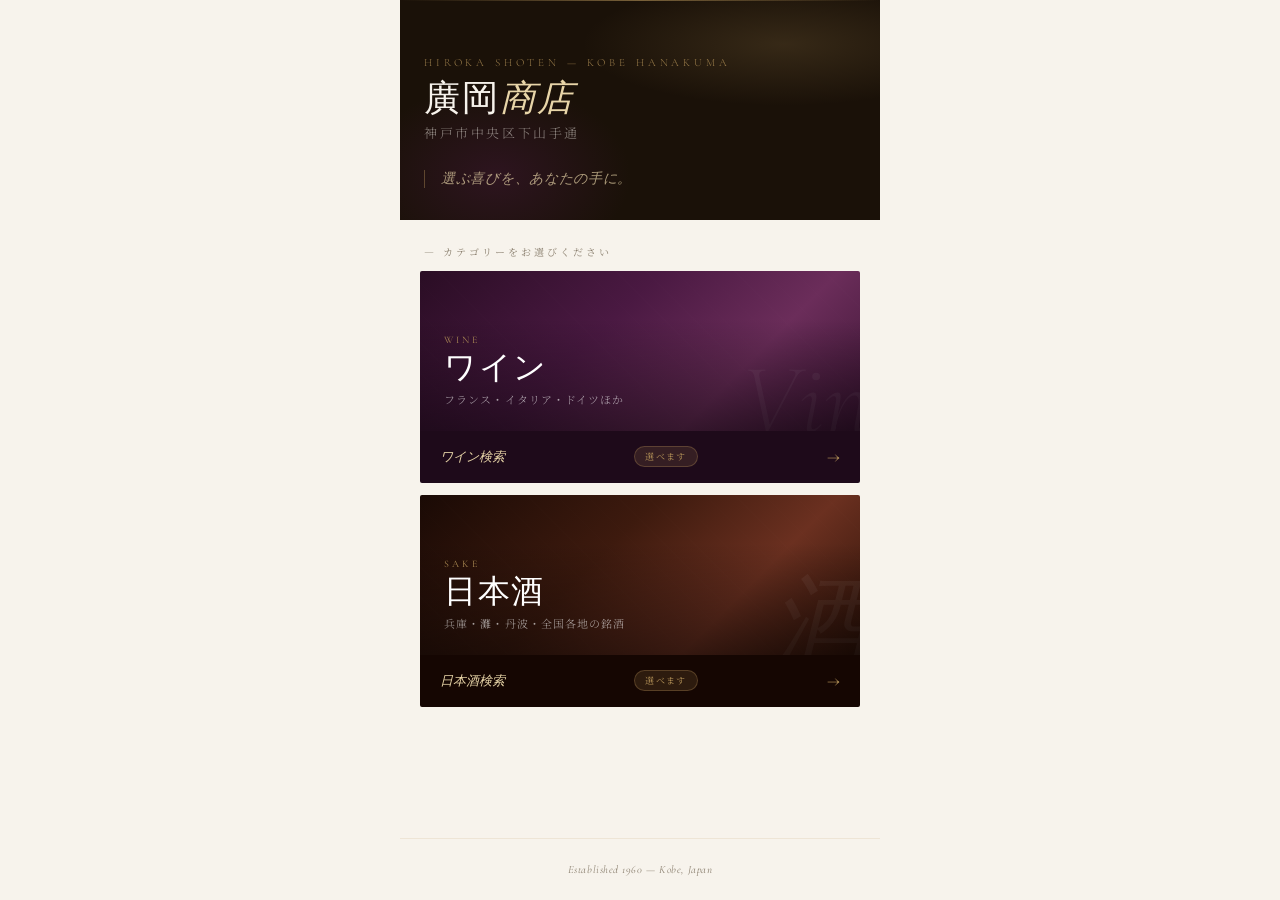
==== commit b0ea922b: "Add files via upload" ====
--- a/index.html
+++ b/index.html
@@ -947,951 +947,3 @@
 </script>
 </body>
 </html>
-<!DOCTYPE html>
-<html lang="ja">
-<head>
-<meta charset="UTF-8">
-<meta name="viewport" content="width=device-width, initial-scale=1.0">
-<title>廣岡商店</title>
-<style>
-@import url('https://fonts.googleapis.com/css2?family=Cormorant+Garamond:ital,wght@0,300;0,400;1,300;1,400&family=Noto+Serif+JP:wght@300;400&display=swap');
-
-*{box-sizing:border-box;margin:0;padding:0}
-:root{
-  --ink:#1a1108;
-  --cream:#f7f3ec;
-  --gold:#b8965a;
-  --gold-light:#e8d5a8;
-  --sake:#8b3a2a;
-  --sake-light:#e8c4a8;
-  --wine:#4a1942;
-  --muted:#8a7f6e;
-}
-body{
-  font-family:'Noto Serif JP',serif;
-  background:var(--cream);
-  color:var(--ink);
-  min-height:100vh;
-  max-width:480px;
-  margin:0 auto;
-  overflow-x:hidden;
-}
-
-/* ===== TOP ===== */
-#screen-top{display:block}
-.top-wrap{min-height:100vh;display:flex;flex-direction:column}
-.top-hero{position:relative;padding:3.5rem 1.5rem 2rem;background:var(--ink);overflow:hidden}
-.top-hero::before{content:'';position:absolute;inset:0;background:
-  radial-gradient(ellipse 60% 40% at 80% 20%, rgba(184,150,90,.18) 0%, transparent 70%),
-  radial-gradient(ellipse 40% 60% at 20% 80%, rgba(74,25,66,.4) 0%, transparent 70%)}
-.top-hero::after{content:'';position:absolute;top:0;left:0;right:0;height:1px;background:linear-gradient(90deg,transparent,var(--gold),transparent);opacity:.6}
-.store-en{font-family:'Cormorant Garamond',serif;font-size:11px;font-weight:300;letter-spacing:.35em;color:var(--gold);opacity:.8;margin-bottom:.75rem;position:relative}
-.store-name{font-family:'Cormorant Garamond',serif;font-size:36px;font-weight:300;color:var(--cream);line-height:1;letter-spacing:.05em;margin-bottom:.35rem;position:relative}
-.store-name span{font-style:italic;color:var(--gold-light)}
-.store-jp{font-size:13px;font-weight:300;color:rgba(247,243,236,.5);letter-spacing:.2em;margin-bottom:1.75rem;position:relative}
-.hero-tagline{font-family:'Cormorant Garamond',serif;font-size:14px;font-weight:300;font-style:italic;color:rgba(232,213,168,.7);letter-spacing:.05em;position:relative;padding-left:1rem;border-left:1px solid rgba(184,150,90,.4)}
-.category-label{padding:1.5rem 1.5rem .75rem;font-size:10px;letter-spacing:.3em;color:var(--muted);text-transform:uppercase}
-.category-cards{padding:0 1.25rem 2rem;display:flex;flex-direction:column;gap:12px;flex:1}
-.cat-card{position:relative;border-radius:2px;overflow:hidden;cursor:pointer;-webkit-tap-highlight-color:transparent}
-.cat-card::before{content:'';position:absolute;inset:0;border:1px solid transparent;border-radius:2px;transition:border-color .3s;z-index:2;pointer-events:none}
-.cat-card:active::before{border-color:var(--gold)}
-.cat-bg{height:160px;position:relative;overflow:hidden}
-.cat-wine .cat-bg{background:linear-gradient(135deg,#2a0d24 0%,#4a1942 40%,#6b2d5a 70%,#3d1535 100%)}
-.cat-sake .cat-bg{background:linear-gradient(135deg,#1a0a05 0%,#3d1a0e 40%,#6b3020 70%,#2e1208 100%)}
-.cat-bg-pattern{position:absolute;inset:0;opacity:.15;background-image:repeating-linear-gradient(45deg,transparent,transparent 20px,rgba(255,255,255,.03) 20px,rgba(255,255,255,.03) 21px)}
-.cat-ornament{position:absolute;font-family:'Cormorant Garamond',serif;font-size:100px;font-weight:300;font-style:italic;color:rgba(255,255,255,.06);bottom:-20px;right:-10px;line-height:1;pointer-events:none;user-select:none}
-.cat-content{position:absolute;inset:0;padding:1.5rem;display:flex;flex-direction:column;justify-content:flex-end;z-index:1}
-.cat-content::before{content:'';position:absolute;bottom:0;left:0;right:0;height:70%;background:linear-gradient(to top,rgba(0,0,0,.5) 0%,transparent 100%)}
-.cat-en{font-family:'Cormorant Garamond',serif;font-size:10px;letter-spacing:.3em;color:var(--gold);opacity:.9;margin-bottom:.4rem;position:relative}
-.cat-title{font-family:'Cormorant Garamond',serif;font-size:32px;font-weight:300;color:white;line-height:1;letter-spacing:.05em;position:relative}
-.cat-sub{font-size:11px;font-weight:300;color:rgba(255,255,255,.6);margin-top:.4rem;letter-spacing:.1em;position:relative}
-.cat-footer{padding:.875rem 1.25rem;background:var(--ink);display:flex;justify-content:space-between;align-items:center}
-.cat-wine .cat-footer{background:#1e0a1a}
-.cat-sake .cat-footer{background:#150602}
-.cat-count{font-family:'Cormorant Garamond',serif;font-size:13px;font-style:italic;color:var(--gold-light)}
-.cat-arrow{font-family:'Cormorant Garamond',serif;font-size:20px;color:var(--gold);opacity:.8}
-.cat-badge{font-size:9px;padding:3px 10px;border-radius:20px;letter-spacing:.15em;background:rgba(184,150,90,.15);color:var(--gold);border:1px solid rgba(184,150,90,.3)}
-.top-footer{padding:1.5rem;text-align:center;border-top:1px solid rgba(184,150,90,.15);margin-top:.5rem}
-.top-footer p{font-family:'Cormorant Garamond',serif;font-size:11px;font-style:italic;color:var(--muted);letter-spacing:.05em}
-.cat-card{animation:fadeUp .6s ease both}
-.cat-card:nth-child(2){animation-delay:.1s}
-@keyframes fadeUp{from{opacity:0;transform:translateY(16px)}to{opacity:1;transform:translateY(0)}}
-
-/* ===== 共通 ===== */
-.screen{display:none}
-.header{background:var(--ink);color:var(--cream);padding:.875rem 1.25rem;position:sticky;top:0;z-index:100;border-bottom:1px solid rgba(184,150,90,.2)}
-.header-inner{display:flex;align-items:center;gap:12px}
-.back-btn{font-family:'Cormorant Garamond',serif;font-size:20px;color:var(--gold);cursor:pointer;padding:4px 8px 4px 0;-webkit-tap-highlight-color:transparent}
-.header-title{font-family:'Cormorant Garamond',serif;font-size:18px;font-weight:300;letter-spacing:.05em;color:var(--cream)}
-.header-sub{font-size:10px;color:rgba(232,213,168,.5);letter-spacing:.15em;margin-top:1px}
-#screen-loading{display:flex;align-items:center;justify-content:center;min-height:60vh;flex-direction:column;gap:12px;background:var(--cream)}
-.spinner{width:28px;height:28px;border:1.5px solid var(--gold-light);border-top-color:var(--gold);border-radius:50%;animation:spin .9s linear infinite}
-@keyframes spin{to{transform:rotate(360deg)}}
-.loading-text{font-size:12px;color:var(--muted);letter-spacing:.15em}
-
-.search-body{padding:1.25rem 1.25rem 2rem;background:var(--cream)}
-.s-section{margin-bottom:1.5rem}
-.s-title{font-family:'Cormorant Garamond',serif;font-size:13px;font-style:italic;color:var(--muted);letter-spacing:.15em;margin-bottom:.625rem;padding-bottom:.4rem;border-bottom:1px solid rgba(184,150,90,.2)}
-.chips{display:flex;flex-wrap:wrap;gap:7px}
-.chip{font-size:12px;padding:6px 14px;border-radius:1px;border:1px solid rgba(26,17,8,.2);background:white;color:var(--ink);cursor:pointer;letter-spacing:.05em;font-family:'Noto Serif JP',serif;transition:all .2s;-webkit-tap-highlight-color:transparent}
-.chip.on{background:var(--wine);color:var(--gold-light);border-color:var(--wine)}
-.search-btn{width:100%;padding:14px;background:var(--ink);color:var(--gold-light);border:1px solid rgba(184,150,90,.3);border-radius:1px;font-size:13px;letter-spacing:.2em;font-family:'Noto Serif JP',serif;cursor:pointer;margin-top:.5rem;transition:background .2s}
-.search-btn:active{background:#2a1a0a}
-
-.detail-toggle{display:flex;align-items:center;gap:8px;cursor:pointer;padding:.5rem 0;margin-bottom:1rem;-webkit-tap-highlight-color:transparent}
-.detail-toggle-line{flex:1;height:1px;background:rgba(184,150,90,.25)}
-.detail-toggle-text{font-family:'Cormorant Garamond',serif;font-size:12px;font-style:italic;color:var(--gold);letter-spacing:.1em;white-space:nowrap}
-.detail-toggle-icon{font-size:14px;color:var(--gold);transition:transform .3s}
-.detail-toggle-icon.open{transform:rotate(180deg)}
-.detail-section{overflow:hidden;max-height:0;transition:max-height .4s ease}
-.detail-section.open{max-height:600px}
-
-.result-header{padding:.75rem 1.25rem;background:var(--ink);display:flex;align-items:center;justify-content:space-between}
-.result-count{font-size:12px;color:rgba(232,213,168,.7);letter-spacing:.1em}
-.result-count-num{font-family:'Cormorant Garamond',serif;font-size:18px;font-weight:300;color:var(--gold-light);margin-right:4px}
-.back-search-btn{font-size:11px;padding:4px 12px;border:1px solid rgba(184,150,90,.3);color:var(--gold);cursor:pointer;letter-spacing:.1em;background:transparent;-webkit-tap-highlight-color:transparent}
-.results{padding:.75rem 1.25rem;display:flex;flex-direction:column;gap:8px;background:var(--cream)}
-.no-result{text-align:center;padding:3rem 1rem;color:var(--muted);font-size:13px;line-height:1.8;letter-spacing:.05em}
-
-.r-card{background:white;border:1px solid rgba(26,17,8,.08);padding:12px;cursor:pointer;display:flex;gap:11px;align-items:flex-start;transition:border-color .2s;-webkit-tap-highlight-color:transparent}
-.r-card:active{border-color:var(--gold)}
-.r-thumb{width:52px;height:68px;background:var(--cream);flex-shrink:0;overflow:hidden;display:flex;align-items:center;justify-content:center}
-.r-thumb img{width:52px;height:68px;object-fit:contain}
-.r-thumb-ph{width:52px;height:68px;display:flex;align-items:center;justify-content:center}
-.mini-spinner{width:14px;height:14px;border:1.5px solid var(--gold-light);border-top-color:var(--gold);border-radius:50%;animation:spin .9s linear infinite}
-.r-info{flex:1;min-width:0}
-.r-name{font-size:13px;color:var(--ink);line-height:1.45;margin-bottom:3px;letter-spacing:.02em}
-.r-tagline{font-family:'Cormorant Garamond',serif;font-size:13px;font-style:italic;color:var(--muted);margin-bottom:6px}
-.r-meta{display:flex;gap:5px;flex-wrap:wrap;align-items:center;margin-bottom:5px}
-.r-price{font-family:'Cormorant Garamond',serif;font-size:16px;color:var(--wine)}
-.r-badge{font-size:10px;padding:1px 6px;color:var(--muted);border:1px solid rgba(26,17,8,.12);letter-spacing:.05em}
-.r-shelf{font-size:10px;padding:1px 6px;color:var(--gold);border:1px solid rgba(184,150,90,.3);background:rgba(184,150,90,.06);letter-spacing:.05em}
-.r-tags{display:flex;flex-wrap:wrap;gap:4px}
-.r-tag{font-size:10px;padding:2px 7px;background:rgba(74,25,66,.06);color:var(--wine);letter-spacing:.03em}
-
-/* ★ 結果カード ミニバー（修正：CSSを明示） */
-.sake-mini-bars{margin-top:6px}
-.sake-mr{display:flex;align-items:center;gap:4px;margin:3px 0}
-.sake-ml{font-size:9px;color:var(--muted);width:20px;text-align:right;flex-shrink:0}
-.sake-mt{flex:1;height:4px;background:rgba(139,58,42,.12);border-radius:2px;overflow:hidden}
-.sake-mf{height:4px;border-radius:2px;background:var(--sake)}
-
-.detail-img-wrap{width:100%;height:220px;background:var(--ink);display:flex;align-items:center;justify-content:center;overflow:hidden}
-.detail-img-wrap img{width:100%;height:220px;object-fit:contain}
-.detail-img-ph{font-size:12px;color:rgba(247,243,236,.3);letter-spacing:.15em}
-.img-loading{font-size:12px;color:rgba(247,243,236,.4);display:flex;flex-direction:column;align-items:center;gap:8px}
-.med-spinner{width:22px;height:22px;border:1.5px solid rgba(184,150,90,.3);border-top-color:var(--gold);border-radius:50%;animation:spin .9s linear infinite}
-.detail-body{padding:1.25rem 1.25rem 2.5rem;background:var(--cream)}
-.detail-header-row{display:flex;align-items:center;justify-content:space-between;margin-bottom:.75rem}
-.type-badge{font-size:10px;padding:3px 10px;background:rgba(74,25,66,.08);color:var(--wine);border:1px solid rgba(74,25,66,.2);letter-spacing:.1em}
-.shelf-badge{font-family:'Cormorant Garamond',serif;font-size:13px;font-style:italic;color:var(--gold);padding:2px 10px;border:1px solid rgba(184,150,90,.3);letter-spacing:.1em}
-.detail-name{font-size:15px;line-height:1.55;margin-bottom:4px;color:var(--ink);letter-spacing:.03em}
-.detail-origin{font-size:11px;color:var(--muted);margin-bottom:1rem;letter-spacing:.1em}
-.tagline-bar{border-left:2px solid var(--gold);padding:.5rem 0 .5rem 1rem;margin-bottom:1rem;background:linear-gradient(90deg,rgba(184,150,90,.05) 0%,transparent 100%)}
-.tagline-text{font-family:'Cormorant Garamond',serif;font-size:17px;font-style:italic;font-weight:300;color:var(--ink);line-height:1.45;letter-spacing:.02em}
-.detail-price{font-family:'Cormorant Garamond',serif;font-size:28px;font-weight:300;color:var(--wine);margin-bottom:1rem;letter-spacing:.02em}
-.detail-tags{display:flex;flex-wrap:wrap;gap:6px;margin-bottom:1.25rem}
-.detail-tag{font-size:11px;padding:4px 12px;background:rgba(74,25,66,.06);color:var(--wine);border:1px solid rgba(74,25,66,.15);letter-spacing:.05em}
-.info-grid{display:grid;grid-template-columns:1fr 1fr;gap:8px;margin-bottom:1rem}
-.info-card{background:white;border:1px solid rgba(26,17,8,.07);padding:10px 12px}
-.info-label{font-size:10px;color:var(--muted);margin-bottom:3px;letter-spacing:.15em}
-.info-val{font-size:13px;color:var(--ink);line-height:1.45}
-.person-box{background:linear-gradient(135deg,rgba(184,150,90,.08),rgba(184,150,90,.04));border:1px solid rgba(184,150,90,.25);padding:10px 14px;margin-bottom:1rem}
-.person-label{font-size:10px;color:var(--gold);margin-bottom:3px;letter-spacing:.2em}
-.person-val{font-size:13px;color:var(--ink);line-height:1.5}
-.detail-text{font-size:13px;color:var(--muted);line-height:1.9;background:white;border:1px solid rgba(26,17,8,.07);padding:1rem;letter-spacing:.03em}
-
-/* ===== 日本酒 ===== */
-.sake-chip.on{background:var(--sake);color:var(--sake-light);border-color:var(--sake)}
-.sake-search-btn{width:100%;padding:14px;background:var(--sake);color:var(--sake-light);border:1px solid rgba(139,58,42,.4);border-radius:1px;font-size:13px;letter-spacing:.2em;font-family:'Noto Serif JP',serif;cursor:pointer;margin-top:.5rem}
-.sake-search-btn:active{background:#6b2d1e}
-.sake-r-price{font-family:'Cormorant Garamond',serif;font-size:16px;color:var(--sake)}
-.sake-r-tag{font-size:10px;padding:2px 7px;background:rgba(139,58,42,.06);color:var(--sake);letter-spacing:.03em}
-.sake-type-badge{font-size:10px;padding:3px 10px;background:rgba(139,58,42,.08);color:var(--sake);border:1px solid rgba(139,58,42,.2);letter-spacing:.1em}
-.sake-detail-price{font-family:'Cormorant Garamond',serif;font-size:28px;font-weight:300;color:var(--sake);margin-bottom:.75rem;letter-spacing:.02em}
-.sake-detail-tag{font-size:11px;padding:4px 12px;background:rgba(139,58,42,.06);color:var(--sake);border:1px solid rgba(139,58,42,.15);letter-spacing:.05em}
-.sake-hitokoto{border-left:2px solid var(--sake);padding:.5rem 0 .5rem 1rem;margin-bottom:1rem;background:linear-gradient(90deg,rgba(139,58,42,.05) 0%,transparent 100%)}
-.sake-hitokoto-text{font-family:'Cormorant Garamond',serif;font-size:16px;font-style:italic;font-weight:300;color:var(--ink);line-height:1.5;letter-spacing:.02em}
-
-/* ★ 棒グラフ（詳細画面） */
-.sake-bars-wrap{background:white;border:1px solid rgba(139,58,42,.12);padding:14px 16px;margin:12px 0}
-.sake-bars-title{font-size:10px;color:var(--muted);letter-spacing:.2em;margin-bottom:12px;padding-bottom:6px;border-bottom:1px solid rgba(139,58,42,.12)}
-.sake-bar-row{display:flex;flex-direction:column;gap:3px;margin-bottom:10px}
-.sake-bar-row:last-child{margin-bottom:0}
-.sake-bar-axis{font-family:'Noto Serif JP',serif;font-size:11px;color:var(--ink);letter-spacing:.04em}
-.sake-bar-track-wrap{display:flex;align-items:center;gap:6px}
-.sake-bar-end{font-size:9px;color:var(--muted);white-space:nowrap;flex-shrink:0;letter-spacing:.02em}
-.sake-bar-end.left{width:42px;text-align:right}
-.sake-bar-end.right{width:42px;text-align:left}
-.sake-bar-track{flex:1;height:8px;background:rgba(139,58,42,.1);border-radius:4px;overflow:hidden}
-.sake-bar-fill{height:100%;border-radius:4px;background:linear-gradient(to right,#a05040,#c06040);transition:width .4s ease}
-
-/* サムネイル（日本酒結果カード） */
-.sake-r-thumb{width:52px;height:68px;background:var(--cream);flex-shrink:0;overflow:hidden;display:flex;align-items:center;justify-content:center}
-.sake-r-thumb img{width:52px;height:68px;object-fit:contain}
-.sake-r-thumb-ph{width:52px;height:68px;display:flex;align-items:center;justify-content:center}
-
-/* 日本酒詳細 画像エリア */
-.sake-detail-img-wrap{width:100%;height:220px;background:var(--ink);display:flex;align-items:center;justify-content:center;overflow:hidden}
-.sake-detail-img-wrap img{width:100%;height:220px;object-fit:contain}
-
-.sake-note{font-size:11px;color:var(--muted);line-height:1.7;background:rgba(139,58,42,.03);border:1px solid rgba(139,58,42,.12);padding:.75rem .9rem;margin-bottom:1rem}
-.sake-credit{font-size:9px;color:rgba(138,127,110,.5);text-align:right;letter-spacing:.1em;margin-top:4px}
-.hidden{display:none}
-</style>
-</head>
-<body>
-
-<div id="screen-loading" style="display:none">
-  <div class="spinner"></div>
-  <div class="loading-text">読み込み中</div>
-</div>
-
-<div id="screen-top">
-  <div class="top-wrap">
-    <div class="top-hero">
-      <div class="store-en">HIROKA SHOTEN — KOBE HANAKUMA</div>
-      <div class="store-name">廣岡<span>商店</span></div>
-      <div class="store-jp">神戸市中央区下山手通</div>
-      <div class="hero-tagline">選ぶ喜びを、あなたの手に。</div>
-    </div>
-    <div class="category-label">— カテゴリーをお選びください</div>
-    <div class="category-cards">
-      <div class="cat-card cat-wine" onclick="startWine()">
-        <div class="cat-bg">
-          <div class="cat-bg-pattern"></div>
-          <div class="cat-ornament">Vin</div>
-          <div class="cat-content">
-            <div class="cat-en">WINE</div>
-            <div class="cat-title">ワイン</div>
-            <div class="cat-sub">フランス・イタリア・ドイツほか</div>
-          </div>
-        </div>
-        <div class="cat-footer">
-          <div class="cat-count">ワイン検索</div>
-          <div class="cat-badge">選べます</div>
-          <div class="cat-arrow">→</div>
-        </div>
-      </div>
-      <div class="cat-card cat-sake" onclick="startSake()">
-        <div class="cat-bg">
-          <div class="cat-bg-pattern"></div>
-          <div class="cat-ornament">酒</div>
-          <div class="cat-content">
-            <div class="cat-en">SAKE</div>
-            <div class="cat-title">日本酒</div>
-            <div class="cat-sub">兵庫・灘・丹波・全国各地の銘酒</div>
-          </div>
-        </div>
-        <div class="cat-footer">
-          <div class="cat-count">日本酒検索</div>
-          <div class="cat-badge">選べます</div>
-          <div class="cat-arrow">→</div>
-        </div>
-      </div>
-    </div>
-    <div class="top-footer"><p>Established 1960 — Kobe, Japan</p></div>
-  </div>
-</div>
-
-<!-- ワイン検索 -->
-<div id="screen-search" class="screen">
-  <div class="header">
-    <div class="header-inner">
-      <div class="back-btn" onclick="showTop()">←</div>
-      <div><div class="header-title">Wine</div><div class="header-sub">条件を選んでワインを探す</div></div>
-    </div>
-  </div>
-  <div class="search-body">
-    <div class="s-section">
-      <div class="s-title">Type — タイプ</div>
-      <div class="chips">
-        <div class="chip" data-g="type" data-v="赤" onclick="tog(this)">赤ワイン</div>
-        <div class="chip" data-g="type" data-v="白" onclick="tog(this)">白ワイン</div>
-        <div class="chip" data-g="type" data-v="スパークリング" onclick="tog(this)">泡</div>
-        <div class="chip" data-g="type" data-v="ロゼ" onclick="tog(this)">ロゼ</div>
-      </div>
-    </div>
-    <div class="s-section">
-      <div class="s-title">Origin — 産地</div>
-      <div class="chips">
-        <div class="chip" data-g="country" data-v="フランス" onclick="tog(this)">フランス</div>
-        <div class="chip" data-g="country" data-v="イタリア" onclick="tog(this)">イタリア</div>
-        <div class="chip" data-g="country" data-v="スペイン" onclick="tog(this)">スペイン</div>
-        <div class="chip" data-g="country" data-v="ドイツ" onclick="tog(this)">ドイツ</div>
-        <div class="chip" data-g="country" data-v="チリ" onclick="tog(this)">チリ</div>
-        <div class="chip" data-g="country" data-v="日本" onclick="tog(this)">日本</div>
-        <div class="chip" data-g="country" data-v="モルドバ" onclick="tog(this)">モルドバ</div>
-        <div class="chip" data-g="country" data-v="南アフリカ" onclick="tog(this)">南アフリカ</div>
-      </div>
-    </div>
-    <div class="s-section">
-      <div class="s-title">Budget — 予算</div>
-      <div class="chips">
-        <div class="chip" data-g="budget" data-v="1500" onclick="tog(this)">〜1,500円</div>
-        <div class="chip" data-g="budget" data-v="2500" onclick="tog(this)">〜2,500円</div>
-        <div class="chip" data-g="budget" data-v="4000" onclick="tog(this)">〜4,000円</div>
-        <div class="chip" data-g="budget" data-v="9999" onclick="tog(this)">4,000円〜</div>
-      </div>
-    </div>
-    <div class="s-section">
-      <div class="s-title">Scene — 料理・場面</div>
-      <div class="chips">
-        <div class="chip" data-g="scene" data-v="肉" onclick="tog(this)">肉料理</div>
-        <div class="chip" data-g="scene" data-v="魚" onclick="tog(this)">魚介</div>
-        <div class="chip" data-g="scene" data-v="鶏" onclick="tog(this)">鶏料理</div>
-        <div class="chip" data-g="scene" data-v="贈り物" onclick="tog(this)">贈り物</div>
-        <div class="chip" data-g="scene" data-v="記念日" onclick="tog(this)">記念日</div>
-        <div class="chip" data-g="scene" data-v="普段" onclick="tog(this)">普段使い</div>
-      </div>
-    </div>
-    <div class="detail-toggle" onclick="toggleDetail()">
-      <div class="detail-toggle-line"></div>
-      <div class="detail-toggle-text">詳細検索</div>
-      <div class="detail-toggle-icon" id="detail-icon">∨</div>
-      <div class="detail-toggle-line"></div>
-    </div>
-    <div class="detail-section" id="detail-section">
-      <div class="s-section">
-        <div class="s-title">Body — 味わいの重さ</div>
-        <div class="chips">
-          <div class="chip" data-g="body" data-v="軽め" onclick="tog(this)">軽め</div>
-          <div class="chip" data-g="body" data-v="ミディアム" onclick="tog(this)">ミディアム</div>
-          <div class="chip" data-g="body" data-v="しっかり" onclick="tog(this)">しっかり</div>
-        </div>
-      </div>
-      <div class="s-section">
-        <div class="s-title">Sweetness — 甘辛度</div>
-        <div class="chips">
-          <div class="chip" data-g="sweet" data-v="辛口" onclick="tog(this)">辛口</div>
-          <div class="chip" data-g="sweet" data-v="やや辛口" onclick="tog(this)">やや辛口</div>
-          <div class="chip" data-g="sweet" data-v="やや甘口" onclick="tog(this)">やや甘口</div>
-          <div class="chip" data-g="sweet" data-v="甘口" onclick="tog(this)">甘口</div>
-        </div>
-      </div>
-      <div class="s-section">
-        <div class="s-title">Flavor — 果実味の方向</div>
-        <div class="chips">
-          <div class="chip" data-g="fruit" data-v="果実味重視" onclick="tog(this)">果実味重視</div>
-          <div class="chip" data-g="fruit" data-v="バランス" onclick="tog(this)">バランス</div>
-          <div class="chip" data-g="fruit" data-v="すっきり辛口" onclick="tog(this)">すっきり辛口</div>
-        </div>
-      </div>
-    </div>
-    <button class="search-btn" onclick="runSearch()">— このワインを探す —</button>
-  </div>
-</div>
-
-<!-- ワイン結果 -->
-<div id="screen-results" class="screen">
-  <div class="header">
-    <div class="header-inner">
-      <div class="back-btn" onclick="showScreen('search')">←</div>
-      <div><div class="header-title">Results</div><div class="header-sub">検索結果</div></div>
-    </div>
-  </div>
-  <div class="result-header">
-    <div class="result-count" id="result-header"></div>
-    <div class="back-search-btn" onclick="showScreen('search')">条件を変える</div>
-  </div>
-  <div class="results" id="result-list"></div>
-</div>
-
-<!-- ワイン詳細 -->
-<div id="screen-detail" class="screen">
-  <div class="header">
-    <div class="header-inner">
-      <div class="back-btn" onclick="showScreen('results')">←</div>
-      <div><div class="header-title">Detail</div><div class="header-sub">ワイン詳細</div></div>
-    </div>
-  </div>
-  <div class="detail-img-wrap" id="d-imgwrap"><div class="detail-img-ph">画像準備中</div></div>
-  <div class="detail-body">
-    <div class="detail-header-row">
-      <div class="type-badge" id="d-type"></div>
-      <div class="shelf-badge" id="d-shelf"></div>
-    </div>
-    <div class="detail-name" id="d-name"></div>
-    <div class="detail-origin" id="d-origin"></div>
-    <div class="tagline-bar"><div class="tagline-text" id="d-tagline"></div></div>
-    <div class="detail-price" id="d-price"></div>
-    <div class="detail-tags" id="d-tags"></div>
-    <div class="info-grid">
-      <div class="info-card"><div class="info-label">合う料理</div><div class="info-val" id="d-food"></div></div>
-      <div class="info-card"><div class="info-label">飲む場面</div><div class="info-val" id="d-scene"></div></div>
-    </div>
-    <div class="person-box">
-      <div class="person-label">こんな方に</div>
-      <div class="person-val" id="d-person"></div>
-    </div>
-    <div class="detail-text" id="d-detail"></div>
-  </div>
-</div>
-
-<!-- 日本酒検索 -->
-<div id="screen-sake-search" class="screen">
-  <div class="header">
-    <div class="header-inner">
-      <div class="back-btn" onclick="showTop()">←</div>
-      <div><div class="header-title">Sake</div><div class="header-sub">迷ったら、飲みたい方向から選ぶ</div></div>
-    </div>
-  </div>
-  <div class="search-body">
-    <div class="sake-note">
-      日本酒が詳しくなくても大丈夫です。<br>
-      まずは <strong>予算・産地・味わい</strong> から選んでください。
-    </div>
-    <div class="s-section">
-      <div class="s-title">Budget — 予算</div>
-      <div class="chips">
-        <div class="chip sake-chip" data-g="sprice" data-v="1000" onclick="stog(this)">〜1,000円</div>
-        <div class="chip sake-chip" data-g="sprice" data-v="2000" onclick="stog(this)">〜2,000円</div>
-        <div class="chip sake-chip" data-g="sprice" data-v="3500" onclick="stog(this)">〜3,500円</div>
-        <div class="chip sake-chip" data-g="sprice" data-v="9999" onclick="stog(this)">3,500円〜</div>
-      </div>
-    </div>
-    <div class="s-section">
-      <div class="s-title">Origin — 産地</div>
-      <div class="chips" id="sake-region-chips"></div>
-    </div>
-    <div class="s-section">
-      <div class="s-title">Taste — 味わい</div>
-      <div class="chips">
-        <div class="chip sake-chip" data-g="staste" data-v="フルーティ" onclick="stog(this)">フルーティ</div>
-        <div class="chip sake-chip" data-g="staste" data-v="すっきり" onclick="stog(this)">すっきり</div>
-        <div class="chip sake-chip" data-g="staste" data-v="旨みしっかり" onclick="stog(this)">旨みしっかり</div>
-        <div class="chip sake-chip" data-g="staste" data-v="やさしい甘み" onclick="stog(this)">やさしい甘み</div>
-      </div>
-    </div>
-    <div class="s-section">
-      <div class="s-title">Type — 特定名称</div>
-      <div class="chips" id="sake-type-chips"></div>
-    </div>
-    <div class="detail-toggle" onclick="toggleSakeDetail()">
-      <div class="detail-toggle-line"></div>
-      <div class="detail-toggle-text">詳細条件</div>
-      <div class="detail-toggle-icon" id="sake-detail-icon">∨</div>
-      <div class="detail-toggle-line"></div>
-    </div>
-    <div class="detail-section" id="sake-detail-section">
-      <div class="s-section">
-        <div class="s-title">Detail — 製法・状態</div>
-        <div class="chips">
-          <div class="chip sake-chip" data-g="sdetail" data-v="無濾過" onclick="stog(this)">無濾過</div>
-          <div class="chip sake-chip" data-g="sdetail" data-v="生酒" onclick="stog(this)">生酒</div>
-          <div class="chip sake-chip" data-g="sdetail" data-v="原酒" onclick="stog(this)">原酒</div>
-          <div class="chip sake-chip" data-g="sdetail" data-v="要冷蔵" onclick="stog(this)">要冷蔵</div>
-        </div>
-      </div>
-      <div class="s-section">
-        <div class="s-title">Rice — 原料米</div>
-        <div class="chips" id="sake-rice-chips"></div>
-      </div>
-    </div>
-    <button class="sake-search-btn" onclick="runSakeSearch()">— この日本酒を探す —</button>
-  </div>
-</div>
-
-<!-- 日本酒結果 -->
-<div id="screen-sake-results" class="screen">
-  <div class="header">
-    <div class="header-inner">
-      <div class="back-btn" onclick="showScreen('sake-search')">←</div>
-      <div><div class="header-title">Results</div><div class="header-sub">検索結果</div></div>
-    </div>
-  </div>
-  <div class="result-header">
-    <div class="result-count" id="sake-result-header"></div>
-    <div class="back-search-btn" onclick="showScreen('sake-search')">条件を変える</div>
-  </div>
-  <div class="results" id="sake-result-list"></div>
-</div>
-
-<!-- 日本酒詳細 -->
-<div id="screen-sake-detail" class="screen">
-  <div class="header">
-    <div class="header-inner">
-      <div class="back-btn" onclick="showScreen('sake-results')">←</div>
-      <div><div class="header-title">Detail</div><div class="header-sub">日本酒詳細</div></div>
-    </div>
-  </div>
-  <div class="sake-detail-img-wrap" id="sd-imgwrap">
-    <div class="detail-img-ph">画像準備中</div>
-  </div>
-  <div class="detail-body" style="padding-top:1.5rem">
-    <div class="detail-header-row">
-      <div class="sake-type-badge" id="sd-type"></div>
-      <div class="shelf-badge" id="sd-shelf"></div>
-    </div>
-    <div class="detail-name" id="sd-name"></div>
-    <div class="detail-origin" id="sd-origin"></div>
-    <div class="sake-hitokoto">
-      <div class="sake-hitokoto-text" id="sd-hitokoto"></div>
-    </div>
-    <div class="sake-detail-price" id="sd-price"></div>
-    <div class="detail-tags" id="sd-tags"></div>
-
-    <!-- ★ 原料米を追加した詳細グリッド -->
-    <div class="info-grid" style="margin-bottom:1rem">
-      <div class="info-card"><div class="info-label">蔵元</div><div class="info-val" id="sd-brewery"></div></div>
-      <div class="info-card"><div class="info-label">容量</div><div class="info-val" id="sd-volume"></div></div>
-      <div class="info-card"><div class="info-label">原料米</div><div class="info-val" id="sd-rice"></div></div>
-      <div class="info-card"><div class="info-label">精米歩合</div><div class="info-val" id="sd-polish"></div></div>
-      <div class="info-card"><div class="info-label">アルコール度数</div><div class="info-val" id="sd-alcohol"></div></div>
-      <div class="info-card"><div class="info-label">飲み方・温度</div><div class="info-val" id="sd-temp"></div></div>
-    </div>
-
-    <!-- 棒グラフ -->
-    <div class="sake-bars-wrap">
-      <div class="sake-bars-title">TASTE — 味わい</div>
-      <div id="sd-bars"></div>
-      <div class="sake-credit">廣岡商店独自評価（1〜5段階）</div>
-    </div>
-
-    <div class="info-grid" style="margin-top:12px">
-      <div class="info-card"><div class="info-label">合う料理</div><div class="info-val" id="sd-ryori"></div></div>
-      <div class="info-card"><div class="info-label">向いている人</div><div class="info-val" id="sd-hito"></div></div>
-      <div class="info-card"><div class="info-label">日本酒度</div><div class="info-val" id="sd-nihonshudo"></div></div>
-      <div class="info-card"><div class="info-label">酸度</div><div class="info-val" id="sd-acidity"></div></div>
-    </div>
-
-    <!-- ★ 自由メモ → AIテイスティングノート -->
-    <div class="detail-text" id="sd-tasting" style="margin-top:1rem"></div>
-  </div>
-</div>
-
-<script>
-// ★ GAS API エンドポイント（このURLは変えない）
-var GAS_URL = 'https://script.google.com/macros/s/AKfycbyg4JeUSHFQonIgvE9VWiPNaj2FlzBaalK5BDXtHtnEJRuT3bgVfu1JNxk5DSN6S2boJg/exec';
-
-var wines = [], sakes = [];
-var sel = {}, ssel = {};
-var imgCache = {};
-var detailOpen = false;
-var sakeDetailOpen = false;
-
-function showTop() {
-  ['search','results','detail','loading','sake-search','sake-results','sake-detail'].forEach(function(s){
-    var el = document.getElementById('screen-' + s);
-    if (el) el.style.display = 'none';
-  });
-  document.getElementById('screen-top').style.display = 'block';
-  window.scrollTo(0,0);
-}
-function showScreen(name) {
-  ['search','results','detail','loading','sake-search','sake-results','sake-detail'].forEach(function(s){
-    var el = document.getElementById('screen-' + s);
-    if (el) el.style.display = 'none';
-  });
-  document.getElementById('screen-top').style.display = 'none';
-  document.getElementById('screen-' + name).style.display = 'block';
-  window.scrollTo(0,0);
-}
-
-// ===== ワイン =====
-function startWine() {
-  document.getElementById('screen-top').style.display = 'none';
-  if (wines.length > 0) { showScreen('search'); return; }
-  document.getElementById('screen-loading').style.display = 'flex';
-  fetch(GAS_URL + '?action=wines')
-    .then(function(r){ return r.json(); })
-    .then(function(json){
-      wines = Array.isArray(json) ? json : [];
-      document.getElementById('screen-loading').style.display = 'none';
-      showScreen('search');
-    })
-    .catch(function(){
-      document.getElementById('screen-loading').innerHTML =
-        '<div style="padding:2rem;text-align:center;color:#8b3a2a;font-size:13px;">読み込みに失敗しました。</div>';
-    });
-}
-function toggleDetail() {
-  detailOpen = !detailOpen;
-  document.getElementById('detail-section').classList.toggle('open', detailOpen);
-  document.getElementById('detail-icon').classList.toggle('open', detailOpen);
-}
-function tog(el) {
-  var g=el.dataset.g, v=el.dataset.v;
-  if(!sel[g]) sel[g]={};
-  if(sel[g][v]){ delete sel[g][v]; el.classList.remove('on'); }
-  else{ sel[g][v]=true; el.classList.add('on'); }
-}
-function runSearch() {
-  var types=sel['type']?Object.keys(sel['type']):[];
-  var countries=sel['country']?Object.keys(sel['country']):[];
-  var budgets=sel['budget']?Object.keys(sel['budget']):[];
-  var scenes=sel['scene']?Object.keys(sel['scene']):[];
-  var bodies=sel['body']?Object.keys(sel['body']):[];
-  var sweets=sel['sweet']?Object.keys(sel['sweet']):[];
-  var fruits=sel['fruit']?Object.keys(sel['fruit']):[];
-  var results=wines.filter(function(w){
-    if(types.length&&!types.some(function(t){return(w.type||'').indexOf(t)!==-1;})) return false;
-    if(countries.length&&countries.indexOf(w.country)===-1) return false;
-    if(budgets.length&&!budgets.some(function(b){
-      var n=parseInt(b,10),p=w.priceNum||0;
-      if(n===1500) return p>0&&p<=1500; if(n===2500) return p>0&&p<=2500;
-      if(n===4000) return p>0&&p<=4000; if(n===9999) return p>4000; return true;
-    })) return false;
-    if(scenes.length&&!scenes.some(function(s){
-      return(w.food||'').indexOf(s)!==-1||(w.scene||'').indexOf(s)!==-1||
-             (w.tags||[]).some(function(t){return t.indexOf(s)!==-1;});
-    })) return false;
-    if(bodies.length&&bodies.indexOf(w.body||'')===-1) return false;
-    if(sweets.length&&sweets.indexOf(w.sweet||'')===-1) return false;
-    if(fruits.length&&fruits.indexOf(w.fruit||'')===-1) return false;
-    return true;
-  });
-  document.getElementById('result-header').innerHTML='<span class="result-count-num">'+results.length+'</span> 件見つかりました';
-  var el=document.getElementById('result-list');
-  if(!results.length){
-    el.innerHTML='<div class="no-result">条件に合うワインが見つかりませんでした。<br>条件を変えてお試しください。</div>';
-  } else {
-    el.innerHTML=results.map(function(w){
-      var tg=(w.tags||[]).map(function(t){return'<span class="r-tag">'+escText(t)+'</span>';}).join('');
-      var sh=w.shelf?'<span class="r-shelf">'+escText(w.shelf)+'棚</span>':'';
-      return'<div class="r-card" onclick="showWineDetail(\''+esc(w.id)+'\')">'
-        +'<div class="r-thumb" id="thumb-'+escHtmlId(w.id)+'"><div class="r-thumb-ph"><div class="mini-spinner"></div></div></div>'
-        +'<div class="r-info"><div class="r-name">'+escText(w.name)+'</div>'
-        +'<div class="r-tagline">'+escText(w.tagline||'')+'</div>'
-        +'<div class="r-meta"><span class="r-price">'+escText(w.price||'')+'</span>'
-        +'<span class="r-badge">'+escText(w.country||'')+'</span>'
-        +'<span class="r-badge">'+escText(w.type||'')+'</span>'+sh+'</div>'
-        +'<div class="r-tags">'+tg+'</div></div></div>';
-    }).join('');
-    results.forEach(function(w){
-      var thumbId='thumb-'+escHtmlId(w.id);
-      if(!w.fileId){var t=document.getElementById(thumbId);if(t)t.innerHTML='';return;}
-      if(imgCache[w.fileId]){var t2=document.getElementById(thumbId);if(t2)t2.innerHTML='<img src="'+imgCache[w.fileId]+'" />';return;}
-      (function(fid, tid){
-        fetch(GAS_URL + '?action=image&fileId=' + encodeURIComponent(fid))
-          .then(function(r){ return r.json(); })
-          .then(function(d){
-            var url = d.data || '';
-            if(url) imgCache[fid] = url;
-            var t = document.getElementById(tid);
-            if(t) t.innerHTML = url ? '<img src="'+url+'" />' : '';
-          })
-          .catch(function(){ var t=document.getElementById(tid); if(t) t.innerHTML=''; });
-      })(w.fileId, thumbId);
-    });
-  }
-  showScreen('results');
-}
-function showWineDetail(id){
-  var w=null;for(var i=0;i<wines.length;i++){if(wines[i].id===id){w=wines[i];break;}}if(!w)return;
-  document.getElementById('d-type').textContent=w.type||'—';
-  document.getElementById('d-shelf').textContent=w.shelf?w.shelf+'棚':'';
-  document.getElementById('d-name').textContent=w.name||'—';
-  document.getElementById('d-origin').textContent=w.origin||'—';
-  document.getElementById('d-tagline').textContent=w.tagline||'—';
-  document.getElementById('d-price').textContent=w.price||'—';
-  document.getElementById('d-food').textContent=w.food||'—';
-  document.getElementById('d-scene').textContent=w.scene||'—';
-  document.getElementById('d-person').textContent=w.person||'—';
-  document.getElementById('d-detail').textContent=w.detail||'—';
-  document.getElementById('d-tags').innerHTML=(w.tags||[]).map(function(t){return'<span class="detail-tag">'+escText(t)+'</span>';}).join('');
-  var imgWrap=document.getElementById('d-imgwrap');
-  if(w.fileId){
-    if(imgCache[w.fileId]){imgWrap.innerHTML='<img src="'+imgCache[w.fileId]+'" />';}
-    else{
-      imgWrap.innerHTML='<div class="img-loading"><div class="med-spinner"></div><span style="font-size:11px">読み込み中</span></div>';
-      (function(fid){
-        fetch(GAS_URL + '?action=image&fileId=' + encodeURIComponent(fid))
-          .then(function(r){ return r.json(); })
-          .then(function(d){
-            var url = d.data || '';
-            if(url) imgCache[fid] = url;
-            imgWrap.innerHTML = url ? '<img src="'+url+'" />' : '<div class="detail-img-ph">画像準備中</div>';
-          })
-          .catch(function(){ imgWrap.innerHTML='<div class="detail-img-ph">画像準備中</div>'; });
-      })(w.fileId);
-    }
-  } else{imgWrap.innerHTML='<div class="detail-img-ph">画像準備中</div>';}
-  showScreen('detail');
-}
-
-// ===== 日本酒 =====
-function startSake() {
-  document.getElementById('screen-top').style.display = 'none';
-  if (sakes.length > 0) { showScreen('sake-search'); return; }
-  document.getElementById('screen-loading').style.display = 'flex';
-  fetch(GAS_URL + '?action=sakes')
-    .then(function(r){ return r.json(); })
-    .then(function(json){
-      sakes = Array.isArray(json) ? json : [];
-      document.getElementById('screen-loading').style.display = 'none';
-      buildSakeFilters();
-      showScreen('sake-search');
-    })
-    .catch(function(){
-      document.getElementById('screen-loading').innerHTML =
-        '<div style="padding:2rem;text-align:center;color:#8b3a2a;font-size:13px;">読み込みに失敗しました。</div>';
-    });
-}
-function toggleSakeDetail(){
-  sakeDetailOpen=!sakeDetailOpen;
-  document.getElementById('sake-detail-section').classList.toggle('open',sakeDetailOpen);
-  document.getElementById('sake-detail-icon').classList.toggle('open',sakeDetailOpen);
-}
-function stog(el){
-  var g=el.dataset.g,v=el.dataset.v;
-  if(!ssel[g])ssel[g]={};
-  if(ssel[g][v]){delete ssel[g][v];el.classList.remove('on');}
-  else{ssel[g][v]=true;el.classList.add('on');}
-}
-function buildSakeFilters(){buildSakeRegionChips();buildSakeTypeChips();buildSakeRiceChips();}
-function buildSakeRegionChips(){
-  var prio=['兵庫','広島','石川','岐阜','大阪','山形','奈良','その他'];
-  var found={},regions=[];
-  sakes.forEach(function(s){var r=normalizeRegion(s.region||'');if(!found[r]){found[r]=true;regions.push(r);}});
-  regions.sort(function(a,b){var ai=prio.indexOf(a),bi=prio.indexOf(b);if(ai!==-1&&bi!==-1)return ai-bi;if(ai!==-1)return -1;if(bi!==-1)return 1;return a.localeCompare(b,'ja');});
-  document.getElementById('sake-region-chips').innerHTML=regions.map(function(r){
-    return'<div class="chip sake-chip" data-g="sregion" data-v="'+escAttr(r)+'" onclick="stog(this)">'+escText(r)+'</div>';
-  }).join('');
-}
-function buildSakeTypeChips(){
-  var prio=['純米','純米吟醸','純米大吟醸','本醸造','吟醸','大吟醸','特別純米'];
-  var found={},types=[];
-  var EXCLUDE_TYPES=['生貯蔵酒'];
-  sakes.forEach(function(s){var t=normalizeSakeType(s.type||'');if(t&&!found[t]&&EXCLUDE_TYPES.indexOf(t)===-1){found[t]=true;types.push(t);}});
-  types.sort(function(a,b){var ai=prio.indexOf(a),bi=prio.indexOf(b);if(ai!==-1&&bi!==-1)return ai-bi;if(ai!==-1)return -1;if(bi!==-1)return 1;return a.localeCompare(b,'ja');});
-  document.getElementById('sake-type-chips').innerHTML=types.map(function(t){
-    return'<div class="chip sake-chip" data-g="stype" data-v="'+escAttr(t)+'" onclick="stog(this)">'+escText(t)+'</div>';
-  }).join('');
-}
-function buildSakeRiceChips(){
-  var prio=['山田錦','愛山','雄山錦','雄町','八反錦','出羽燦々','ひだほまれ','ひとごこち','山恵錦','朝日米'];
-  var found={},rices=[];
-  sakes.forEach(function(s){
-    var r=normalizeRice(s.rice||'');
-    if(r&&!found[r]){found[r]=true;rices.push(r);}
-  });
-  rices.sort(function(a,b){
-    var ai=prio.indexOf(a),bi=prio.indexOf(b);
-    if(ai!==-1&&bi!==-1)return ai-bi;
-    if(ai!==-1)return -1;if(bi!==-1)return 1;
-    return a.localeCompare(b,'ja');
-  });
-  var el=document.getElementById('sake-rice-chips');
-  if(el) el.innerHTML=rices.map(function(r){
-    return'<div class="chip sake-chip" data-g="srice" data-v="'+escAttr(r)+'" onclick="stog(this)">'+escText(r)+'</div>';
-  }).join('');
-}
-
-// ★ 詳細用 棒グラフHTML
-function makeSakeBars(aroma,umami,dry,kire){
-  var axes=[
-    {label:'香り',left:'穏やか',right:'華やか',val:aroma},
-    {label:'旨み',left:'軽やか',right:'しっかり',val:umami},
-    {label:'辛口',left:'やや甘',right:'辛口',val:dry},
-    {label:'キレ',left:'やさしい',right:'キレる',val:kire}
-  ];
-  return axes.map(function(a){
-    var w=Math.round((Number(a.val)||3)/5*100);
-    return'<div class="sake-bar-row">'
-      +'<div class="sake-bar-axis">'+escText(a.label)+'</div>'
-      +'<div class="sake-bar-track-wrap">'
-      +'<span class="sake-bar-end left">'+escText(a.left)+'</span>'
-      +'<div class="sake-bar-track"><div class="sake-bar-fill" style="width:'+w+'%"></div></div>'
-      +'<span class="sake-bar-end right">'+escText(a.right)+'</span>'
-      +'</div></div>';
-  }).join('');
-}
-
-// ★ 結果カード用ミニバー
-function makeSakeMiniBars(aroma,umami,dry,kire){
-  var axes=[{lb:'香り',val:aroma},{lb:'旨み',val:umami},{lb:'辛口',val:dry},{lb:'キレ',val:kire}];
-  return'<div class="sake-mini-bars">'
-    +axes.map(function(a){
-      var w=Math.round((Number(a.val)||3)/5*100);
-      return'<div class="sake-mr">'
-        +'<span class="sake-ml">'+escText(a.lb)+'</span>'
-        +'<div class="sake-mt"><div class="sake-mf" style="width:'+w+'%"></div></div>'
-        +'</div>';
-    }).join('')
-    +'</div>';
-}
-
-function runSakeSearch(){
-  var prices=ssel['sprice']?Object.keys(ssel['sprice']):[];
-  var regions=ssel['sregion']?Object.keys(ssel['sregion']):[];
-  var tastes=ssel['staste']?Object.keys(ssel['staste']):[];
-  var types=ssel['stype']?Object.keys(ssel['stype']):[];
-  var details=ssel['sdetail']?Object.keys(ssel['sdetail']):[];
-  var rices=ssel['srice']?Object.keys(ssel['srice']):[];
-  var results=sakes.filter(function(s){
-    if(prices.length&&!prices.some(function(b){
-      var n=parseInt(b,10),p=s.priceNum||0;
-      if(n===1000)return p>0&&p<=1000;if(n===2000)return p>0&&p<=2000;
-      if(n===3500)return p>0&&p<=3500;if(n===9999)return p>3500;return true;
-    }))return false;
-    if(regions.length&&regions.indexOf(normalizeRegion(s.region||''))===-1)return false;
-    if(tastes.length&&!tastes.some(function(t){return matchesTaste(s,t);}))return false;
-    if(types.length&&types.indexOf(normalizeSakeType(s.type||''))===-1)return false;
-    if(details.length&&!details.every(function(d){return matchesDetail(s,d);}))return false;
-    if(rices.length&&!rices.some(function(r){return matchesRice(s,r);}))return false;
-    return true;
-  });
-  results.sort(function(a,b){return(a.priceNum||999999)-(b.priceNum||999999);});
-  document.getElementById('sake-result-header').innerHTML='<span class="result-count-num">'+results.length+'</span> 件見つかりました';
-  var el=document.getElementById('sake-result-list');
-  if(!results.length){
-    el.innerHTML='<div class="no-result">条件に合う日本酒が見つかりませんでした。<br>条件を変えてお試しください。</div>';
-  } else {
-    el.innerHTML=results.map(function(s){
-      var sh=s.recommendShelf?'<span class="r-shelf">'+escText(s.recommendShelf)+'</span>':(s.shelf?'<span class="r-shelf">'+escText(s.shelf)+'</span>':'');
-      var thumbHtml='<div class="sake-r-thumb" id="sthumb-'+escHtmlId(s.id)+'">'
-        +'<div class="sake-r-thumb-ph"><div class="mini-spinner"></div></div></div>';
-      var tg=[];
-      if(normalizeRegion(s.region||''))tg.push(normalizeRegion(s.region||''));
-      if(normalizeSakeType(s.type||''))tg.push(normalizeSakeType(s.type||''));
-      if(truthyFlag(s.coldFlag))tg.push('要冷蔵');
-      if((s.tags||[]).indexOf('山田錦')!==-1)tg.push('山田錦');
-      var tagHtml=tg.slice(0,4).map(function(t){return'<span class="sake-r-tag">'+escText(t)+'</span>';}).join('');
-      return'<div class="r-card" onclick="showSakeDetail(\''+esc(s.id)+'\')">'
-        +thumbHtml
-        +'<div class="r-info">'
-        +'<div class="r-name">'+escText(s.name)+'</div>'
-        +'<div class="r-tagline">'+escText(s.hitokoto||'')+'</div>'
-        +'<div class="r-meta"><span class="sake-r-price">'+escText(s.price||'')+'</span>'
-        +'<span class="r-badge">'+escText(normalizeSakeType(s.type||''))+'</span>'
-        +'<span class="r-badge">'+escText(normalizeRegion(s.region||''))+'</span>'
-        +sh+'</div>'
-        +makeSakeMiniBars(s.aroma,s.umami,s.dry,s.kire)
-        +'<div class="r-tags" style="margin-top:4px">'+tagHtml+'</div>'
-        +'</div></div>';
-    }).join('');
-    results.forEach(function(s){
-      var thumbId='sthumb-'+escHtmlId(s.id);
-      if(!s.fileId){var t=document.getElementById(thumbId);if(t)t.innerHTML='';return;}
-      if(imgCache[s.fileId]){var t2=document.getElementById(thumbId);if(t2)t2.innerHTML='<img src="'+imgCache[s.fileId]+'" />';return;}
-      (function(fid, tid){
-        fetch(GAS_URL + '?action=image&fileId=' + encodeURIComponent(fid))
-          .then(function(r){ return r.json(); })
-          .then(function(d){
-            var url = d.data || '';
-            if(url) imgCache[fid] = url;
-            var t = document.getElementById(tid);
-            if(t) t.innerHTML = url ? '<img src="'+url+'" />' : '';
-          })
-          .catch(function(){ var t=document.getElementById(tid); if(t) t.innerHTML=''; });
-      })(s.fileId, thumbId);
-    });
-  }
-  showScreen('sake-results');
-}
-
-function showSakeDetail(id){
-  var s=null;for(var i=0;i<sakes.length;i++){if(sakes[i].id===id){s=sakes[i];break;}}if(!s)return;
-  document.getElementById('sd-type').textContent      =s.type||'—';
-  document.getElementById('sd-shelf').textContent     =s.recommendShelf||s.shelf||'';
-  document.getElementById('sd-name').textContent      =s.name||'—';
-  document.getElementById('sd-origin').textContent    =s.region||'—';
-  document.getElementById('sd-hitokoto').textContent  =s.hitokoto||'—';
-  document.getElementById('sd-price').textContent     =s.price||'—';
-  document.getElementById('sd-brewery').textContent   =s.brewery||'—';
-  document.getElementById('sd-volume').textContent    =s.volume?(s.volume+'ml'):'—';
-  document.getElementById('sd-rice').textContent      =s.rice||'—';
-  document.getElementById('sd-polish').textContent    =s.polish?(String(s.polish).indexOf('%')!==-1?s.polish:s.polish+'%'):'—';
-  document.getElementById('sd-alcohol').textContent   =s.alcohol?(String(s.alcohol).indexOf('度')!==-1?s.alcohol:s.alcohol+'度'):'—';
-  document.getElementById('sd-temp').textContent      =s.temp||'—';
-  document.getElementById('sd-ryori').textContent     =s.ryori||'—';
-  document.getElementById('sd-hito').textContent      =s.hito||'—';
-  document.getElementById('sd-nihonshudo').textContent=s.nihonshudo||'—';
-  document.getElementById('sd-acidity').textContent   =s.acidity||'—';
-  // ★ 自由メモ → AIテイスティングノート
-  document.getElementById('sd-tasting').textContent   =s.tasting||'—';
-  document.getElementById('sd-tags').innerHTML=(s.tags||[]).map(function(t){
-    return'<span class="sake-detail-tag">'+escText(t)+'</span>';
-  }).join('');
-  // 棒グラフ描画
-  document.getElementById('sd-bars').innerHTML=makeSakeBars(s.aroma,s.umami,s.dry,s.kire);
-  // 画像読み込み
-  var imgWrap=document.getElementById('sd-imgwrap');
-  if(s.fileId){
-    if(imgCache[s.fileId]){imgWrap.innerHTML='<img src="'+imgCache[s.fileId]+'" />';}
-    else{
-      imgWrap.innerHTML='<div class="img-loading"><div class="med-spinner"></div><span style="font-size:11px">読み込み中</span></div>';
-      (function(fid){
-        fetch(GAS_URL + '?action=image&fileId=' + encodeURIComponent(fid))
-          .then(function(r){ return r.json(); })
-          .then(function(d){
-            var url = d.data || '';
-            if(url) imgCache[fid] = url;
-            imgWrap.innerHTML = url ? '<img src="'+url+'" />' : '<div class="detail-img-ph">画像準備中</div>';
-          })
-          .catch(function(){ imgWrap.innerHTML='<div class="detail-img-ph">画像準備中</div>'; });
-      })(s.fileId);
-    }
-  } else{imgWrap.innerHTML='<div class="detail-img-ph">画像準備中</div>';}
-  showScreen('sake-detail');
-}
-
-function normalizeRice(rice){
-  if(!rice)return null;
-  if(rice.indexOf('山田錦')!==-1)return'山田錦';
-  if(rice.indexOf('愛山')!==-1)return'愛山';
-  if(rice.indexOf('雄山錦')!==-1)return'雄山錦';
-  if(rice.indexOf('雄町')!==-1)return'雄町';
-  if(rice.indexOf('八反錦')!==-1)return'八反錦';
-  if(rice.indexOf('出羽燦々')!==-1)return'出羽燦々';
-  if(rice.indexOf('ひだほまれ')!==-1)return'ひだほまれ';
-  if(rice.indexOf('ひとごこち')!==-1)return'ひとごこち';
-  if(rice.indexOf('山恵錦')!==-1)return'山恵錦';
-  if(rice.indexOf('朝日米')!==-1)return'朝日米';
-  return null;
-}
-function matchesRice(s,riceLabel){
-  return(s.rice||'').indexOf(riceLabel)!==-1;
-}
-function normalizeRegion(region){
-  if(!region)return'その他';
-  if(region.indexOf('兵庫')!==-1)return'兵庫';if(region.indexOf('広島')!==-1)return'広島';
-  if(region.indexOf('石川')!==-1)return'石川';if(region.indexOf('岐阜')!==-1)return'岐阜';
-  if(region.indexOf('大阪')!==-1)return'大阪';if(region.indexOf('山形')!==-1)return'山形';
-  if(region.indexOf('奈良')!==-1)return'奈良';return'その他';
-}
-function normalizeSakeType(type){
-  if(!type)return'';
-  if(type.indexOf('純米大吟醸')!==-1)return'純米大吟醸';if(type.indexOf('純米吟醸')!==-1)return'純米吟醸';
-  if(type.indexOf('特別純米')!==-1)return'特別純米';if(type.indexOf('純米')!==-1)return'純米';
-  if(type.indexOf('大吟醸')!==-1)return'大吟醸';if(type.indexOf('吟醸')!==-1)return'吟醸';
-  if(type.indexOf('本醸造')!==-1)return'本醸造';return type;
-}
-function matchesTaste(s,taste){
-  var pool=(s.hitokoto||'')+' '+(s.displayType||'')+' '+(s.tag1||'')+' '+(s.tag2||'');
-  if(taste==='フルーティ')  return(Number(s.aroma)>=4)||pool.indexOf('フルーティ')!==-1||pool.indexOf('華やか')!==-1||pool.indexOf('薫酒')!==-1;
-  if(taste==='すっきり')    return((Number(s.kire)>=4)&&(Number(s.umami)<=3))||pool.indexOf('すっきり')!==-1||pool.indexOf('爽酒')!==-1||pool.indexOf('軽快')!==-1;
-  if(taste==='旨みしっかり')return(Number(s.umami)>=4)||pool.indexOf('旨み')!==-1||pool.indexOf('しっかり')!==-1||pool.indexOf('醇酒')!==-1;
-  if(taste==='やさしい甘み')return(Number(s.dry)<=2)||pool.indexOf('甘み')!==-1||pool.indexOf('やさしい')!==-1||pool.indexOf('まろやか')!==-1;
-  return false;
-}
-function matchesDetail(s,detail){
-  // v40：専用フラグ列を優先参照
-  if(detail==='無濾過') return truthyFlag(s.murokaFlag);
-  if(detail==='生酒')   return s.namaKubun==='生酒'||s.namaKubun==='生貯蔵酒';
-  if(detail==='原酒')   return truthyFlag(s.genshuFlag);
-  if(detail==='要冷蔵') return truthyFlag(s.coldFlag);
-  return false;
-}
-function truthyFlag(v){
-  if(v===null||v===undefined)return false;
-  var s=String(v).trim().toUpperCase();
-  return!(s===''||s==='0'||s==='FALSE'||s==='OFF'||s==='NO'||s==='×'||s==='-');
-}
-function escText(v){
-  if(v===null||v===undefined)return'';
-  return String(v).replace(/&/g,'&amp;').replace(/</g,'&lt;').replace(/>/g,'&gt;').replace(/"/g,'&quot;').replace(/'/g,'&#39;');
-}
-function escAttr(v){return escText(v);}
-function esc(v){
-  if(v===null||v===undefined)return'';
-  return String(v).replace(/\\/g,'\\\\').replace(/'/g,"\\'");
-}
-function escHtmlId(v){
-  if(v===null||v===undefined)return'';
-  return String(v).replace(/[^a-zA-Z0-9\-_:.]/g,'_');
-}
-</script>
-</body>
-</html>
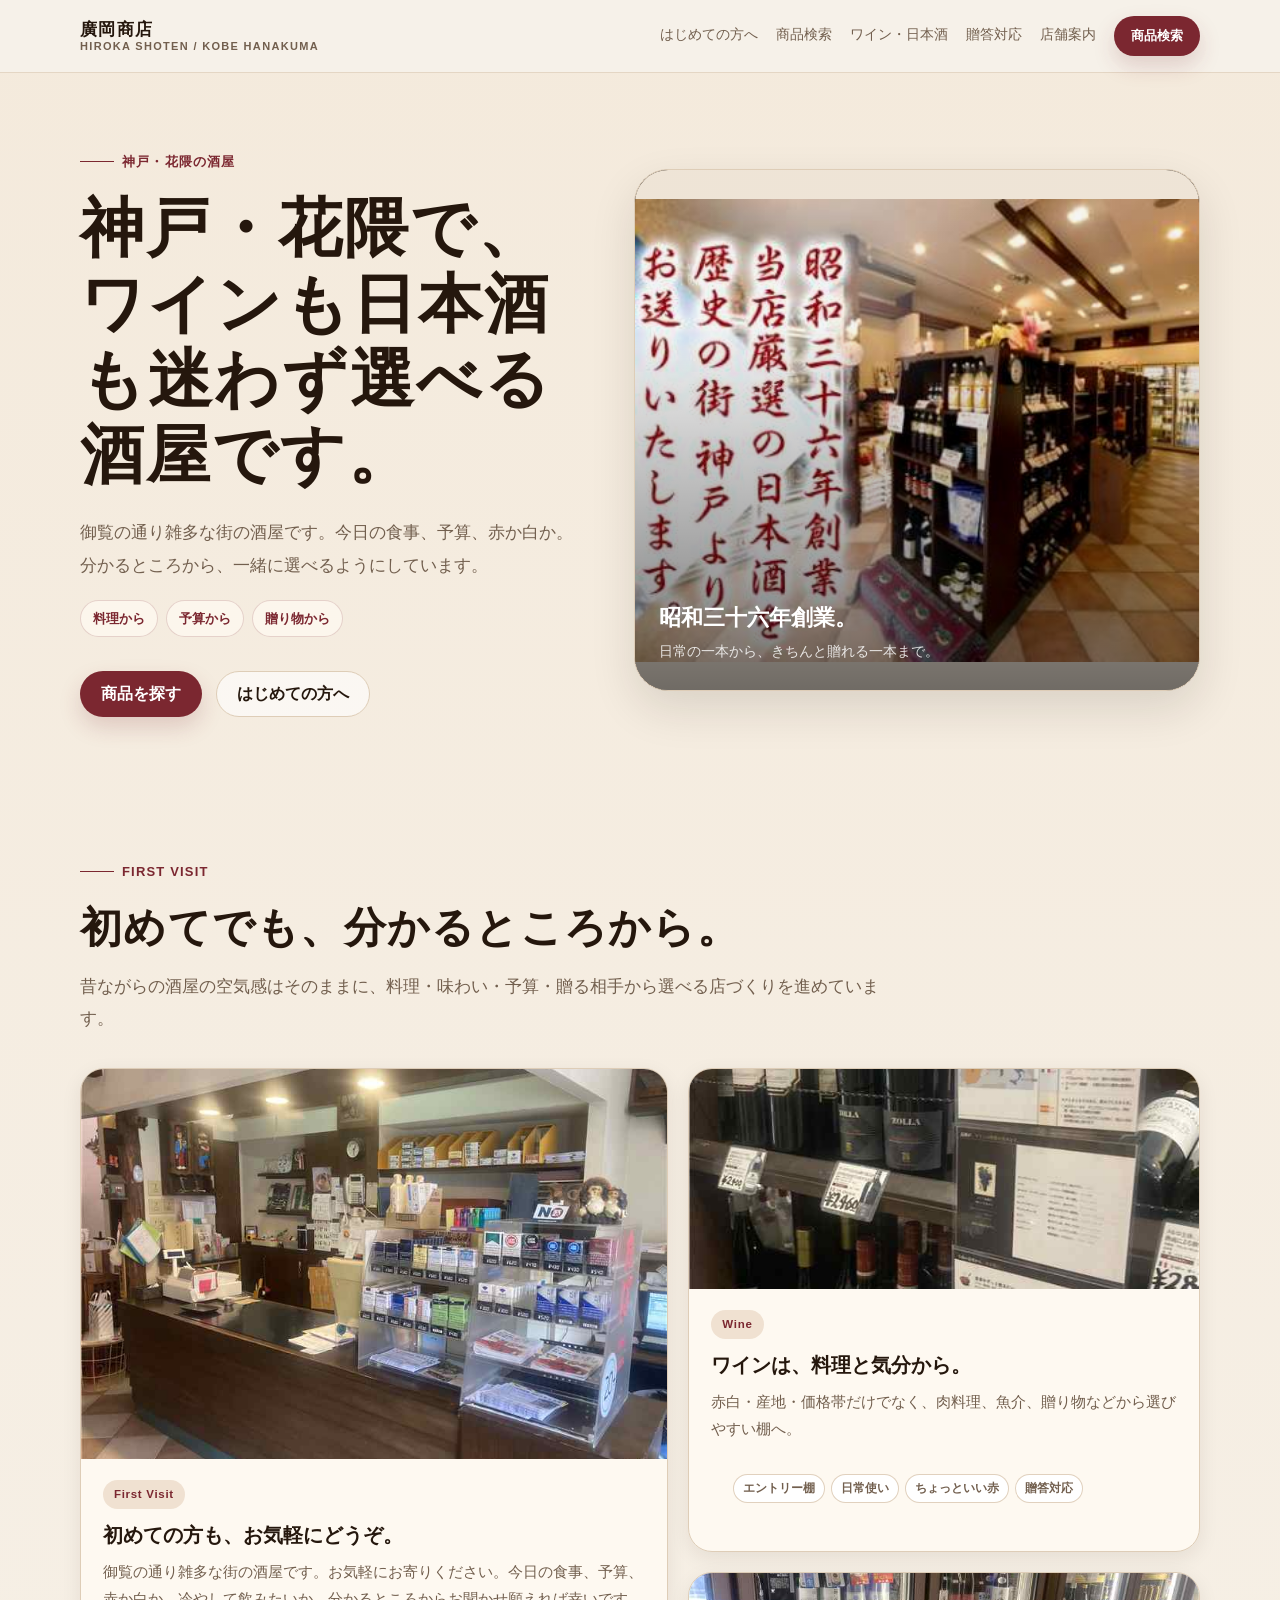
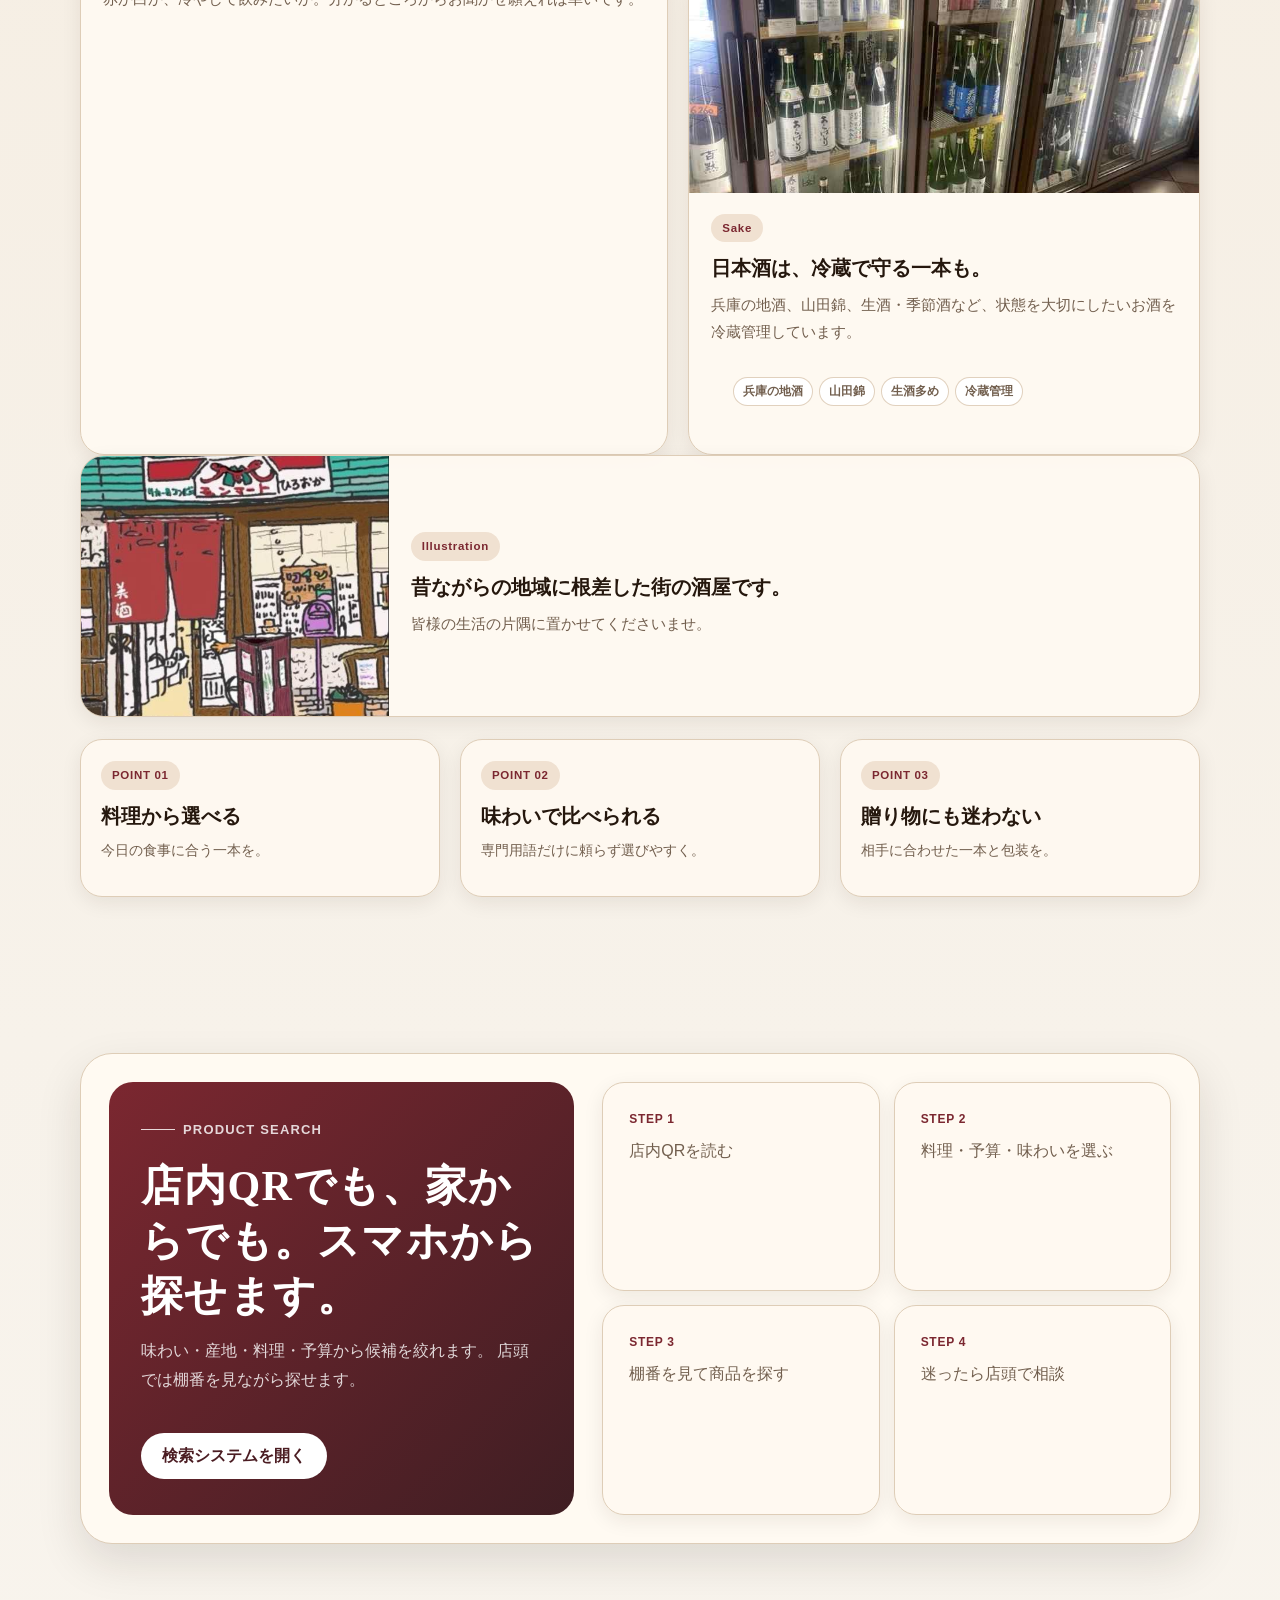
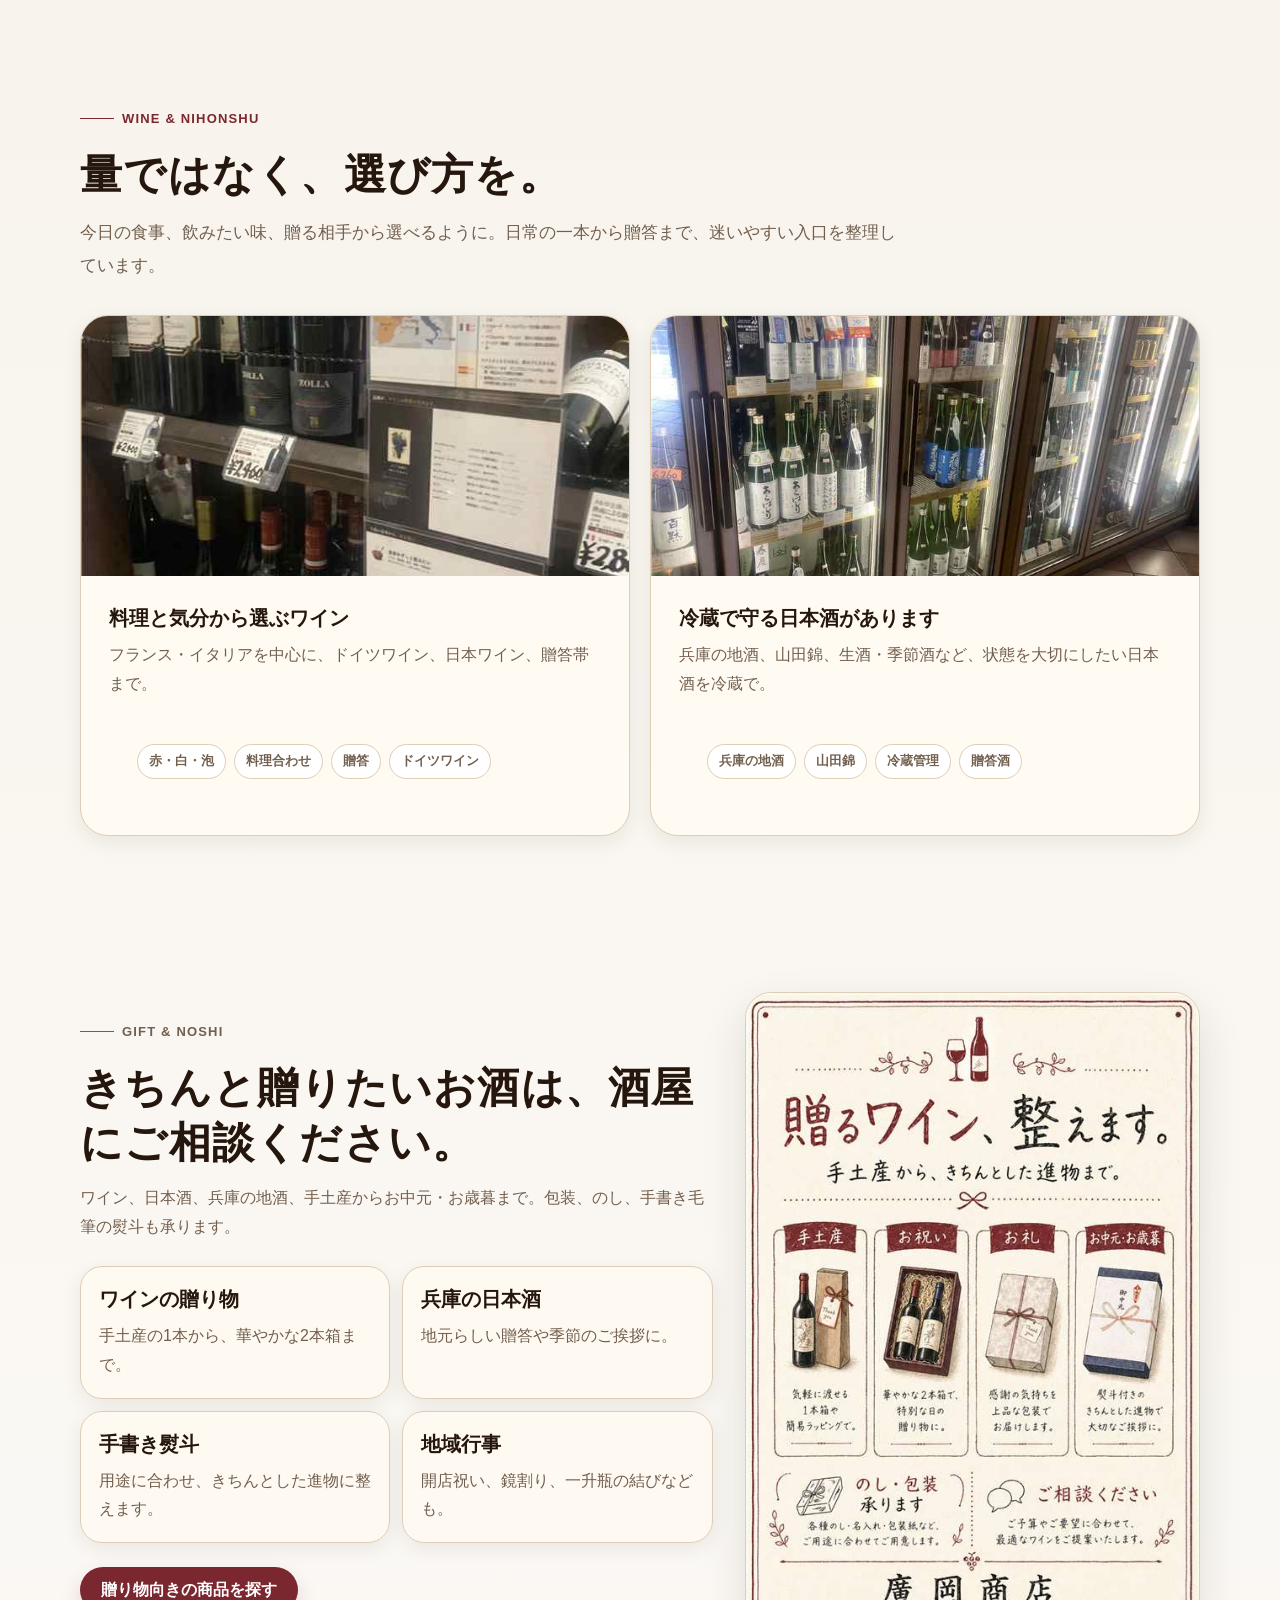
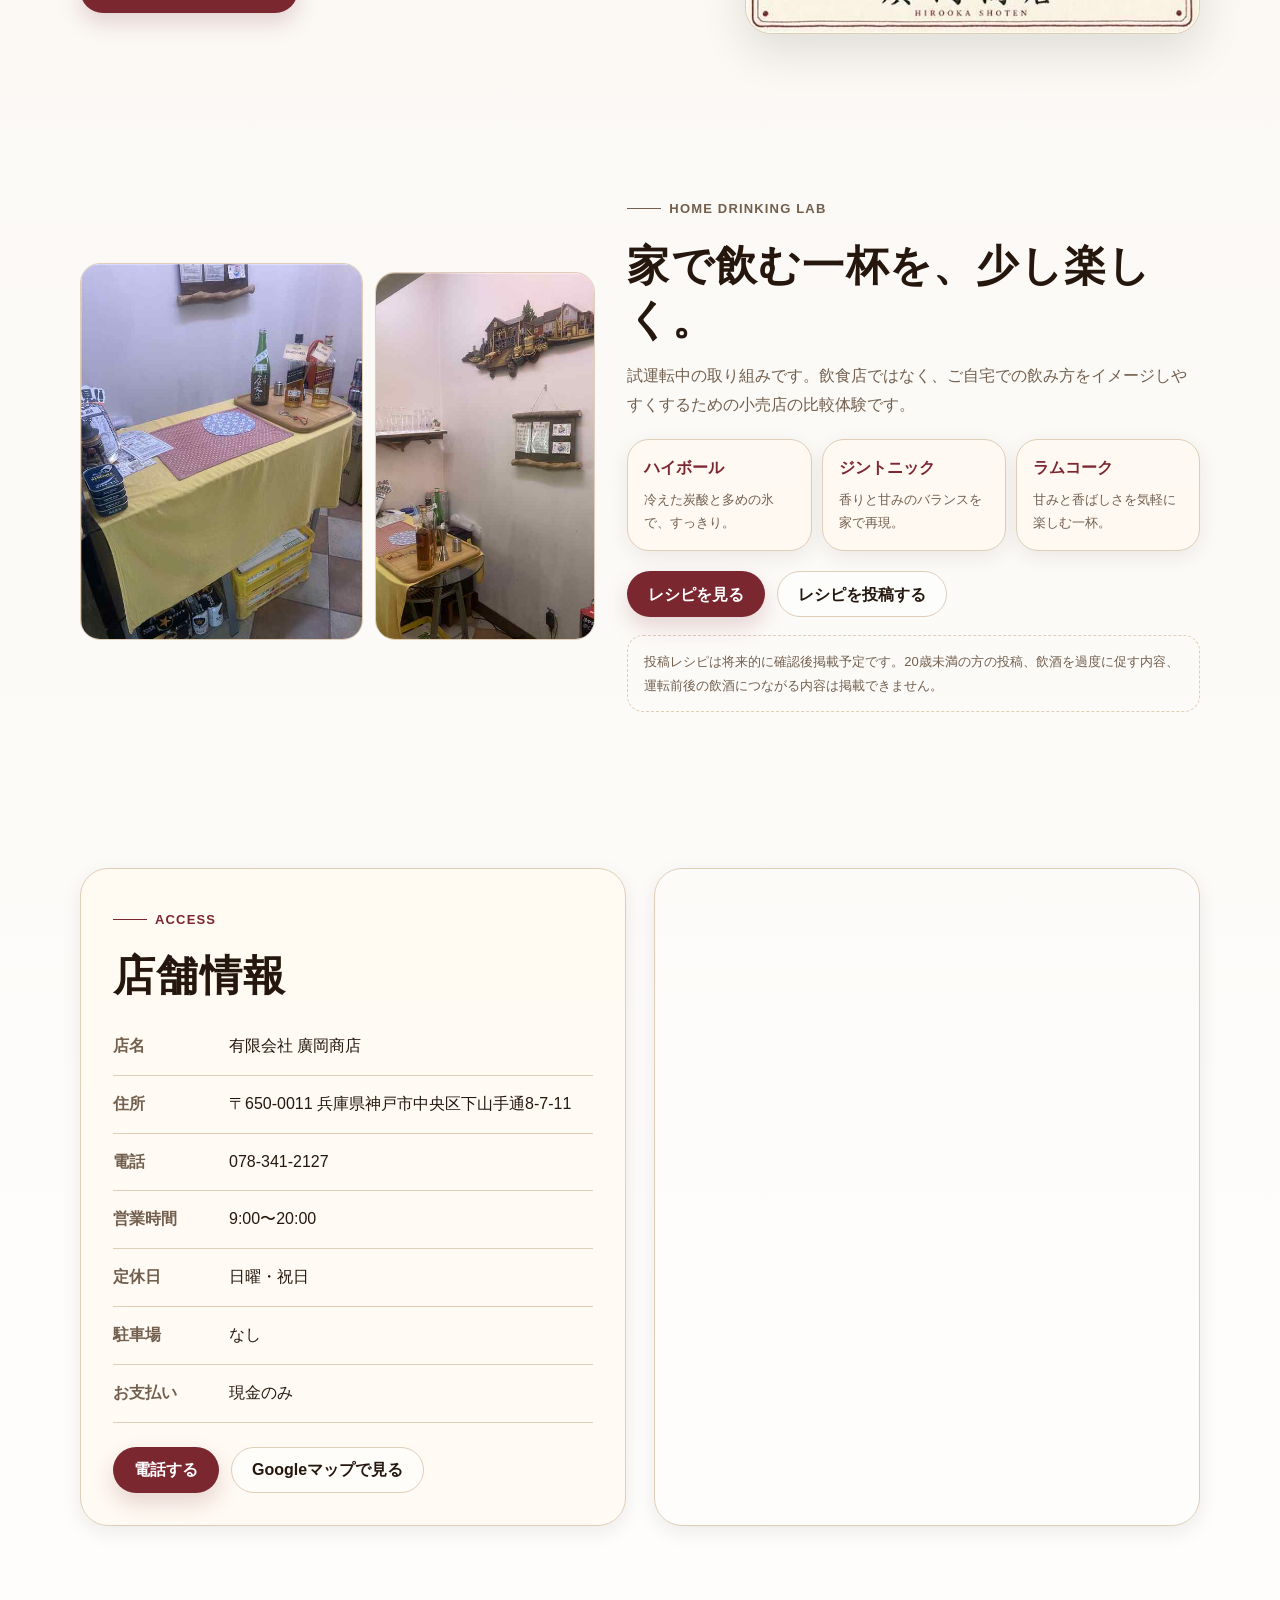
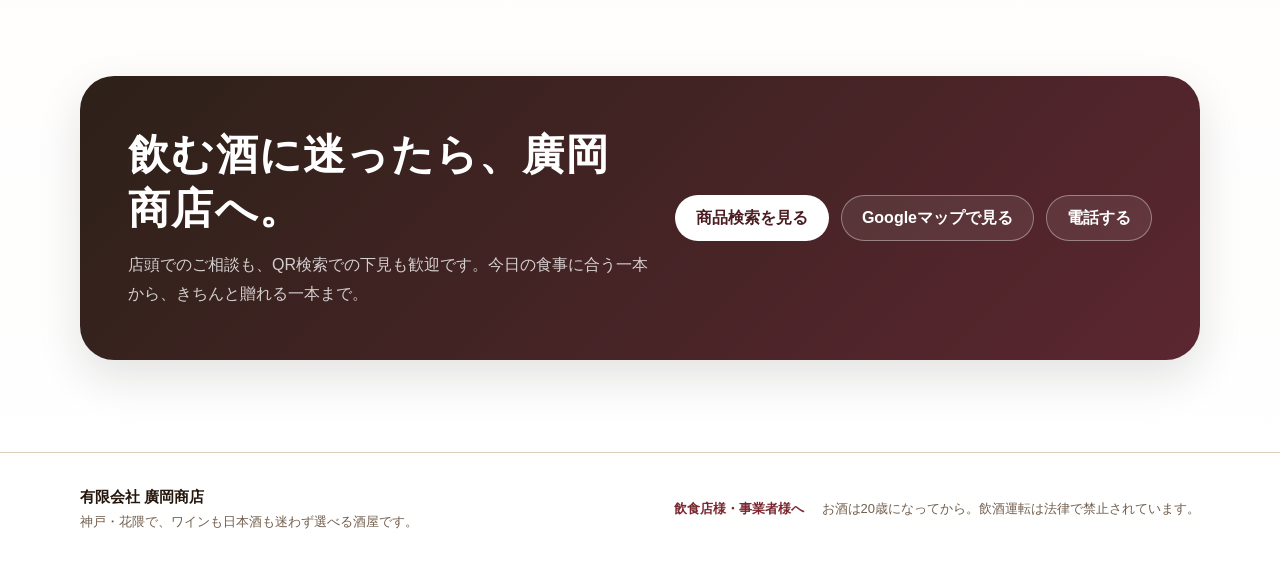
==== commit a0252382: "Add files via upload" ====
--- a/index.html
+++ b/index.html
@@ -1,949 +1,303 @@
-<!DOCTYPE html>
+<!doctype html>
 <html lang="ja">
-<head>
-<meta charset="UTF-8">
-<meta name="viewport" content="width=device-width, initial-scale=1.0">
-<title>廣岡商店</title>
-<style>
-@import url('https://fonts.googleapis.com/css2?family=Cormorant+Garamond:ital,wght@0,300;0,400;1,300;1,400&family=Noto+Serif+JP:wght@300;400&display=swap');
-
-*{box-sizing:border-box;margin:0;padding:0}
-:root{
-  --ink:#1a1108;
-  --cream:#f7f3ec;
-  --gold:#b8965a;
-  --gold-light:#e8d5a8;
-  --sake:#8b3a2a;
-  --sake-light:#e8c4a8;
-  --wine:#4a1942;
-  --muted:#8a7f6e;
-}
-body{
-  font-family:'Noto Serif JP',serif;
-  background:var(--cream);
-  color:var(--ink);
-  min-height:100vh;
-  max-width:480px;
-  margin:0 auto;
-  overflow-x:hidden;
-}
-
-/* ===== TOP ===== */
-#screen-top{display:block}
-.top-wrap{min-height:100vh;display:flex;flex-direction:column}
-.top-hero{position:relative;padding:3.5rem 1.5rem 2rem;background:var(--ink);overflow:hidden}
-.top-hero::before{content:'';position:absolute;inset:0;background:
-  radial-gradient(ellipse 60% 40% at 80% 20%, rgba(184,150,90,.18) 0%, transparent 70%),
-  radial-gradient(ellipse 40% 60% at 20% 80%, rgba(74,25,66,.4) 0%, transparent 70%)}
-.top-hero::after{content:'';position:absolute;top:0;left:0;right:0;height:1px;background:linear-gradient(90deg,transparent,var(--gold),transparent);opacity:.6}
-.store-en{font-family:'Cormorant Garamond',serif;font-size:11px;font-weight:300;letter-spacing:.35em;color:var(--gold);opacity:.8;margin-bottom:.75rem;position:relative}
-.store-name{font-family:'Cormorant Garamond',serif;font-size:36px;font-weight:300;color:var(--cream);line-height:1;letter-spacing:.05em;margin-bottom:.35rem;position:relative}
-.store-name span{font-style:italic;color:var(--gold-light)}
-.store-jp{font-size:13px;font-weight:300;color:rgba(247,243,236,.5);letter-spacing:.2em;margin-bottom:1.75rem;position:relative}
-.hero-tagline{font-family:'Cormorant Garamond',serif;font-size:14px;font-weight:300;font-style:italic;color:rgba(232,213,168,.7);letter-spacing:.05em;position:relative;padding-left:1rem;border-left:1px solid rgba(184,150,90,.4)}
-.category-label{padding:1.5rem 1.5rem .75rem;font-size:10px;letter-spacing:.3em;color:var(--muted);text-transform:uppercase}
-.category-cards{padding:0 1.25rem 2rem;display:flex;flex-direction:column;gap:12px;flex:1}
-.cat-card{position:relative;border-radius:2px;overflow:hidden;cursor:pointer;-webkit-tap-highlight-color:transparent}
-.cat-card::before{content:'';position:absolute;inset:0;border:1px solid transparent;border-radius:2px;transition:border-color .3s;z-index:2;pointer-events:none}
-.cat-card:active::before{border-color:var(--gold)}
-.cat-bg{height:160px;position:relative;overflow:hidden}
-.cat-wine .cat-bg{background:linear-gradient(135deg,#2a0d24 0%,#4a1942 40%,#6b2d5a 70%,#3d1535 100%)}
-.cat-sake .cat-bg{background:linear-gradient(135deg,#1a0a05 0%,#3d1a0e 40%,#6b3020 70%,#2e1208 100%)}
-.cat-bg-pattern{position:absolute;inset:0;opacity:.15;background-image:repeating-linear-gradient(45deg,transparent,transparent 20px,rgba(255,255,255,.03) 20px,rgba(255,255,255,.03) 21px)}
-.cat-ornament{position:absolute;font-family:'Cormorant Garamond',serif;font-size:100px;font-weight:300;font-style:italic;color:rgba(255,255,255,.06);bottom:-20px;right:-10px;line-height:1;pointer-events:none;user-select:none}
-.cat-content{position:absolute;inset:0;padding:1.5rem;display:flex;flex-direction:column;justify-content:flex-end;z-index:1}
-.cat-content::before{content:'';position:absolute;bottom:0;left:0;right:0;height:70%;background:linear-gradient(to top,rgba(0,0,0,.5) 0%,transparent 100%)}
-.cat-en{font-family:'Cormorant Garamond',serif;font-size:10px;letter-spacing:.3em;color:var(--gold);opacity:.9;margin-bottom:.4rem;position:relative}
-.cat-title{font-family:'Cormorant Garamond',serif;font-size:32px;font-weight:300;color:white;line-height:1;letter-spacing:.05em;position:relative}
-.cat-sub{font-size:11px;font-weight:300;color:rgba(255,255,255,.6);margin-top:.4rem;letter-spacing:.1em;position:relative}
-.cat-footer{padding:.875rem 1.25rem;background:var(--ink);display:flex;justify-content:space-between;align-items:center}
-.cat-wine .cat-footer{background:#1e0a1a}
-.cat-sake .cat-footer{background:#150602}
-.cat-count{font-family:'Cormorant Garamond',serif;font-size:13px;font-style:italic;color:var(--gold-light)}
-.cat-arrow{font-family:'Cormorant Garamond',serif;font-size:20px;color:var(--gold);opacity:.8}
-.cat-badge{font-size:9px;padding:3px 10px;border-radius:20px;letter-spacing:.15em;background:rgba(184,150,90,.15);color:var(--gold);border:1px solid rgba(184,150,90,.3)}
-.top-footer{padding:1.5rem;text-align:center;border-top:1px solid rgba(184,150,90,.15);margin-top:.5rem}
-.top-footer p{font-family:'Cormorant Garamond',serif;font-size:11px;font-style:italic;color:var(--muted);letter-spacing:.05em}
-.cat-card{animation:fadeUp .6s ease both}
-.cat-card:nth-child(2){animation-delay:.1s}
-@keyframes fadeUp{from{opacity:0;transform:translateY(16px)}to{opacity:1;transform:translateY(0)}}
-
-/* ===== 共通 ===== */
-.screen{display:none}
-.header{background:var(--ink);color:var(--cream);padding:.875rem 1.25rem;position:sticky;top:0;z-index:100;border-bottom:1px solid rgba(184,150,90,.2)}
-.header-inner{display:flex;align-items:center;gap:12px}
-.back-btn{font-family:'Cormorant Garamond',serif;font-size:20px;color:var(--gold);cursor:pointer;padding:4px 8px 4px 0;-webkit-tap-highlight-color:transparent}
-.header-title{font-family:'Cormorant Garamond',serif;font-size:18px;font-weight:300;letter-spacing:.05em;color:var(--cream)}
-.header-sub{font-size:10px;color:rgba(232,213,168,.5);letter-spacing:.15em;margin-top:1px}
-#screen-loading{display:flex;align-items:center;justify-content:center;min-height:60vh;flex-direction:column;gap:12px;background:var(--cream)}
-.spinner{width:28px;height:28px;border:1.5px solid var(--gold-light);border-top-color:var(--gold);border-radius:50%;animation:spin .9s linear infinite}
-@keyframes spin{to{transform:rotate(360deg)}}
-.loading-text{font-size:12px;color:var(--muted);letter-spacing:.15em}
-
-.search-body{padding:1.25rem 1.25rem 2rem;background:var(--cream)}
-.s-section{margin-bottom:1.5rem}
-.s-title{font-family:'Cormorant Garamond',serif;font-size:13px;font-style:italic;color:var(--muted);letter-spacing:.15em;margin-bottom:.625rem;padding-bottom:.4rem;border-bottom:1px solid rgba(184,150,90,.2)}
-.chips{display:flex;flex-wrap:wrap;gap:7px}
-.chip{font-size:12px;padding:6px 14px;border-radius:1px;border:1px solid rgba(26,17,8,.2);background:white;color:var(--ink);cursor:pointer;letter-spacing:.05em;font-family:'Noto Serif JP',serif;transition:all .2s;-webkit-tap-highlight-color:transparent}
-.chip.on{background:var(--wine);color:var(--gold-light);border-color:var(--wine)}
-.search-btn{width:100%;padding:14px;background:var(--ink);color:var(--gold-light);border:1px solid rgba(184,150,90,.3);border-radius:1px;font-size:13px;letter-spacing:.2em;font-family:'Noto Serif JP',serif;cursor:pointer;margin-top:.5rem;transition:background .2s}
-.search-btn:active{background:#2a1a0a}
-
-.detail-toggle{display:flex;align-items:center;gap:8px;cursor:pointer;padding:.5rem 0;margin-bottom:1rem;-webkit-tap-highlight-color:transparent}
-.detail-toggle-line{flex:1;height:1px;background:rgba(184,150,90,.25)}
-.detail-toggle-text{font-family:'Cormorant Garamond',serif;font-size:12px;font-style:italic;color:var(--gold);letter-spacing:.1em;white-space:nowrap}
-.detail-toggle-icon{font-size:14px;color:var(--gold);transition:transform .3s}
-.detail-toggle-icon.open{transform:rotate(180deg)}
-.detail-section{overflow:hidden;max-height:0;transition:max-height .4s ease}
-.detail-section.open{max-height:600px}
-
-.result-header{padding:.75rem 1.25rem;background:var(--ink);display:flex;align-items:center;justify-content:space-between}
-.result-count{font-size:12px;color:rgba(232,213,168,.7);letter-spacing:.1em}
-.result-count-num{font-family:'Cormorant Garamond',serif;font-size:18px;font-weight:300;color:var(--gold-light);margin-right:4px}
-.back-search-btn{font-size:11px;padding:4px 12px;border:1px solid rgba(184,150,90,.3);color:var(--gold);cursor:pointer;letter-spacing:.1em;background:transparent;-webkit-tap-highlight-color:transparent}
-.results{padding:.75rem 1.25rem;display:flex;flex-direction:column;gap:8px;background:var(--cream)}
-.no-result{text-align:center;padding:3rem 1rem;color:var(--muted);font-size:13px;line-height:1.8;letter-spacing:.05em}
-
-.r-card{background:white;border:1px solid rgba(26,17,8,.08);padding:12px;cursor:pointer;display:flex;gap:11px;align-items:flex-start;transition:border-color .2s;-webkit-tap-highlight-color:transparent}
-.r-card:active{border-color:var(--gold)}
-.r-thumb{width:52px;height:68px;background:var(--cream);flex-shrink:0;overflow:hidden;display:flex;align-items:center;justify-content:center}
-.r-thumb img{width:52px;height:68px;object-fit:contain}
-.r-thumb-ph{width:52px;height:68px;display:flex;align-items:center;justify-content:center}
-.mini-spinner{width:14px;height:14px;border:1.5px solid var(--gold-light);border-top-color:var(--gold);border-radius:50%;animation:spin .9s linear infinite}
-.r-info{flex:1;min-width:0}
-.r-name{font-size:13px;color:var(--ink);line-height:1.45;margin-bottom:3px;letter-spacing:.02em}
-.r-tagline{font-family:'Cormorant Garamond',serif;font-size:13px;font-style:italic;color:var(--muted);margin-bottom:6px}
-.r-meta{display:flex;gap:5px;flex-wrap:wrap;align-items:center;margin-bottom:5px}
-.r-price{font-family:'Cormorant Garamond',serif;font-size:16px;color:var(--wine)}
-.r-badge{font-size:10px;padding:1px 6px;color:var(--muted);border:1px solid rgba(26,17,8,.12);letter-spacing:.05em}
-.r-shelf{font-size:10px;padding:1px 6px;color:var(--gold);border:1px solid rgba(184,150,90,.3);background:rgba(184,150,90,.06);letter-spacing:.05em}
-.r-tags{display:flex;flex-wrap:wrap;gap:4px}
-.r-tag{font-size:10px;padding:2px 7px;background:rgba(74,25,66,.06);color:var(--wine);letter-spacing:.03em}
-
-/* ★ 結果カード ミニバー（修正：CSSを明示） */
-.sake-mini-bars{margin-top:6px}
-.sake-mr{display:flex;align-items:center;gap:4px;margin:3px 0}
-.sake-ml{font-size:9px;color:var(--muted);width:20px;text-align:right;flex-shrink:0}
-.sake-mt{flex:1;height:4px;background:rgba(139,58,42,.12);border-radius:2px;overflow:hidden}
-.sake-mf{height:4px;border-radius:2px;background:var(--sake)}
-
-.detail-img-wrap{width:100%;height:220px;background:var(--ink);display:flex;align-items:center;justify-content:center;overflow:hidden}
-.detail-img-wrap img{width:100%;height:220px;object-fit:contain}
-.detail-img-ph{font-size:12px;color:rgba(247,243,236,.3);letter-spacing:.15em}
-.img-loading{font-size:12px;color:rgba(247,243,236,.4);display:flex;flex-direction:column;align-items:center;gap:8px}
-.med-spinner{width:22px;height:22px;border:1.5px solid rgba(184,150,90,.3);border-top-color:var(--gold);border-radius:50%;animation:spin .9s linear infinite}
-.detail-body{padding:1.25rem 1.25rem 2.5rem;background:var(--cream)}
-.detail-header-row{display:flex;align-items:center;justify-content:space-between;margin-bottom:.75rem}
-.type-badge{font-size:10px;padding:3px 10px;background:rgba(74,25,66,.08);color:var(--wine);border:1px solid rgba(74,25,66,.2);letter-spacing:.1em}
-.shelf-badge{font-family:'Cormorant Garamond',serif;font-size:13px;font-style:italic;color:var(--gold);padding:2px 10px;border:1px solid rgba(184,150,90,.3);letter-spacing:.1em}
-.detail-name{font-size:15px;line-height:1.55;margin-bottom:4px;color:var(--ink);letter-spacing:.03em}
-.detail-origin{font-size:11px;color:var(--muted);margin-bottom:1rem;letter-spacing:.1em}
-.tagline-bar{border-left:2px solid var(--gold);padding:.5rem 0 .5rem 1rem;margin-bottom:1rem;background:linear-gradient(90deg,rgba(184,150,90,.05) 0%,transparent 100%)}
-.tagline-text{font-family:'Cormorant Garamond',serif;font-size:17px;font-style:italic;font-weight:300;color:var(--ink);line-height:1.45;letter-spacing:.02em}
-.detail-price{font-family:'Cormorant Garamond',serif;font-size:28px;font-weight:300;color:var(--wine);margin-bottom:1rem;letter-spacing:.02em}
-.detail-tags{display:flex;flex-wrap:wrap;gap:6px;margin-bottom:1.25rem}
-.detail-tag{font-size:11px;padding:4px 12px;background:rgba(74,25,66,.06);color:var(--wine);border:1px solid rgba(74,25,66,.15);letter-spacing:.05em}
-.info-grid{display:grid;grid-template-columns:1fr 1fr;gap:8px;margin-bottom:1rem}
-.info-card{background:white;border:1px solid rgba(26,17,8,.07);padding:10px 12px}
-.info-label{font-size:10px;color:var(--muted);margin-bottom:3px;letter-spacing:.15em}
-.info-val{font-size:13px;color:var(--ink);line-height:1.45}
-.person-box{background:linear-gradient(135deg,rgba(184,150,90,.08),rgba(184,150,90,.04));border:1px solid rgba(184,150,90,.25);padding:10px 14px;margin-bottom:1rem}
-.person-label{font-size:10px;color:var(--gold);margin-bottom:3px;letter-spacing:.2em}
-.person-val{font-size:13px;color:var(--ink);line-height:1.5}
-.detail-text{font-size:13px;color:var(--muted);line-height:1.9;background:white;border:1px solid rgba(26,17,8,.07);padding:1rem;letter-spacing:.03em}
-
-/* ===== 日本酒 ===== */
-.sake-chip.on{background:var(--sake);color:var(--sake-light);border-color:var(--sake)}
-.sake-search-btn{width:100%;padding:14px;background:var(--sake);color:var(--sake-light);border:1px solid rgba(139,58,42,.4);border-radius:1px;font-size:13px;letter-spacing:.2em;font-family:'Noto Serif JP',serif;cursor:pointer;margin-top:.5rem}
-.sake-search-btn:active{background:#6b2d1e}
-.sake-r-price{font-family:'Cormorant Garamond',serif;font-size:16px;color:var(--sake)}
-.sake-r-tag{font-size:10px;padding:2px 7px;background:rgba(139,58,42,.06);color:var(--sake);letter-spacing:.03em}
-.sake-type-badge{font-size:10px;padding:3px 10px;background:rgba(139,58,42,.08);color:var(--sake);border:1px solid rgba(139,58,42,.2);letter-spacing:.1em}
-.sake-detail-price{font-family:'Cormorant Garamond',serif;font-size:28px;font-weight:300;color:var(--sake);margin-bottom:.75rem;letter-spacing:.02em}
-.sake-detail-tag{font-size:11px;padding:4px 12px;background:rgba(139,58,42,.06);color:var(--sake);border:1px solid rgba(139,58,42,.15);letter-spacing:.05em}
-.sake-hitokoto{border-left:2px solid var(--sake);padding:.5rem 0 .5rem 1rem;margin-bottom:1rem;background:linear-gradient(90deg,rgba(139,58,42,.05) 0%,transparent 100%)}
-.sake-hitokoto-text{font-family:'Cormorant Garamond',serif;font-size:16px;font-style:italic;font-weight:300;color:var(--ink);line-height:1.5;letter-spacing:.02em}
-
-/* ★ 棒グラフ（詳細画面） */
-.sake-bars-wrap{background:white;border:1px solid rgba(139,58,42,.12);padding:14px 16px;margin:12px 0}
-.sake-bars-title{font-size:10px;color:var(--muted);letter-spacing:.2em;margin-bottom:12px;padding-bottom:6px;border-bottom:1px solid rgba(139,58,42,.12)}
-.sake-bar-row{display:flex;flex-direction:column;gap:3px;margin-bottom:10px}
-.sake-bar-row:last-child{margin-bottom:0}
-.sake-bar-axis{font-family:'Noto Serif JP',serif;font-size:11px;color:var(--ink);letter-spacing:.04em}
-.sake-bar-track-wrap{display:flex;align-items:center;gap:6px}
-.sake-bar-end{font-size:9px;color:var(--muted);white-space:nowrap;flex-shrink:0;letter-spacing:.02em}
-.sake-bar-end.left{width:42px;text-align:right}
-.sake-bar-end.right{width:42px;text-align:left}
-.sake-bar-track{flex:1;height:8px;background:rgba(139,58,42,.1);border-radius:4px;overflow:hidden}
-.sake-bar-fill{height:100%;border-radius:4px;background:linear-gradient(to right,#a05040,#c06040);transition:width .4s ease}
-
-/* サムネイル（日本酒結果カード） */
-.sake-r-thumb{width:52px;height:68px;background:var(--cream);flex-shrink:0;overflow:hidden;display:flex;align-items:center;justify-content:center}
-.sake-r-thumb img{width:52px;height:68px;object-fit:contain}
-.sake-r-thumb-ph{width:52px;height:68px;display:flex;align-items:center;justify-content:center}
-
-/* 日本酒詳細 画像エリア */
-.sake-detail-img-wrap{width:100%;height:220px;background:var(--ink);display:flex;align-items:center;justify-content:center;overflow:hidden}
-.sake-detail-img-wrap img{width:100%;height:220px;object-fit:contain}
-
-.sake-note{font-size:11px;color:var(--muted);line-height:1.7;background:rgba(139,58,42,.03);border:1px solid rgba(139,58,42,.12);padding:.75rem .9rem;margin-bottom:1rem}
-.sake-credit{font-size:9px;color:rgba(138,127,110,.5);text-align:right;letter-spacing:.1em;margin-top:4px}
-.hidden{display:none}
-</style>
-</head>
-<body>
-
-<div id="screen-loading" style="display:none">
-  <div class="spinner"></div>
-  <div class="loading-text">読み込み中</div>
-</div>
-
-<div id="screen-top">
-  <div class="top-wrap">
-    <div class="top-hero">
-      <div class="store-en">HIROKA SHOTEN — KOBE HANAKUMA</div>
-      <div class="store-name">廣岡<span>商店</span></div>
-      <div class="store-jp">神戸市中央区下山手通</div>
-      <div class="hero-tagline">選ぶ喜びを、あなたの手に。</div>
-    </div>
-    <div class="category-label">— カテゴリーをお選びください</div>
-    <div class="category-cards">
-      <div class="cat-card cat-wine" onclick="startWine()">
-        <div class="cat-bg">
-          <div class="cat-bg-pattern"></div>
-          <div class="cat-ornament">Vin</div>
-          <div class="cat-content">
-            <div class="cat-en">WINE</div>
-            <div class="cat-title">ワイン</div>
-            <div class="cat-sub">フランス・イタリア・ドイツほか</div>
-          </div>
-        </div>
-        <div class="cat-footer">
-          <div class="cat-count">ワイン検索</div>
-          <div class="cat-badge">選べます</div>
-          <div class="cat-arrow">→</div>
-        </div>
+  <head>
+    <meta charset="utf-8" />
+    <meta name="viewport" content="width=device-width, initial-scale=1" />
+    <title>廣岡商店 | 神戸・花隈で、ワインも日本酒も迷わず選べる酒屋</title>
+    <meta name="description" content="神戸・花隈の廣岡商店。ワイン、日本酒、焼酎、洋酒を、料理・味わい・贈る相手から選べる街の酒屋です。" />
+    <link rel="stylesheet" href="styles.css" />
+  </head>
+  <body>
+    <a class="skip-link" href="#main">本文へスキップ</a>
+    <button class="back-to-top" id="backToTop" type="button" aria-label="ページ上部へ戻る">↑</button>
+
+    <header class="site-header" id="siteHeader">
+      <div class="nav-wrap">
+        <a class="brand" href="#top" aria-label="廣岡商店トップへ">
+          <span class="brand__jp">廣岡商店</span>
+          <span class="brand__en">Hiroka Shoten / Kobe Hanakuma</span>
+        </a>
+        <nav class="nav-links" aria-label="主要メニュー">
+          <a href="#first-visit" data-nav>はじめての方へ</a>
+          <a href="#search" data-nav>商品検索</a>
+          <a href="#wine-sake" data-nav>ワイン・日本酒</a>
+          <a href="#gift" data-nav>贈答対応</a>
+          <a href="#access" data-nav>店舗案内</a>
+          <a class="btn btn-primary btn-small" href="https://script.google.com/macros/s/AKfycbyg4JeUSHFQonIgvE9VWiPNaj2FlzBaalK5BDXtHtnEJRuT3bgVfu1JNxk5DSN6S2boJg/exec">商品検索</a>
+        </nav>
+        <button class="menu-toggle" id="menuToggle" type="button" aria-label="メニューを開く" aria-expanded="false">
+          <span></span><span></span><span></span>
+        </button>
       </div>
-      <div class="cat-card cat-sake" onclick="startSake()">
-        <div class="cat-bg">
-          <div class="cat-bg-pattern"></div>
-          <div class="cat-ornament">酒</div>
-          <div class="cat-content">
-            <div class="cat-en">SAKE</div>
-            <div class="cat-title">日本酒</div>
-            <div class="cat-sub">兵庫・灘・丹波・全国各地の銘酒</div>
-          </div>
-        </div>
-        <div class="cat-footer">
-          <div class="cat-count">日本酒検索</div>
-          <div class="cat-badge">選べます</div>
-          <div class="cat-arrow">→</div>
+    </header>
+
+    <nav class="mobile-nav" id="mobileNav" aria-label="モバイルメニュー">
+      <a href="#first-visit">はじめての方へ</a>
+      <a href="#search">商品検索</a>
+      <a href="#wine-sake">ワイン・日本酒</a>
+      <a href="#gift">贈答対応</a>
+      <a href="#access">店舗案内</a>
+      <a class="btn btn-primary" href="https://script.google.com/macros/s/AKfycbyg4JeUSHFQonIgvE9VWiPNaj2FlzBaalK5BDXtHtnEJRuT3bgVfu1JNxk5DSN6S2boJg/exec">商品検索を開く</a>
+    </nav>
+
+    <main id="main">
+      <section class="hero" id="top">
+        <div class="container hero-grid">
+          <div class="hero-copy">
+            <p class="eyebrow reveal">神戸・花隈の酒屋</p>
+            <h1 class="reveal d1">神戸・花隈で、<br />ワインも日本酒も迷わず選べる酒屋です。</h1>
+            <p class="lead reveal d2">
+              御覧の通り雑多な街の酒屋です。今日の食事、予算、赤か白か。
+              分かるところから、一緒に選べるようにしています。
+            </p>
+            <div class="hero-badges reveal d2" aria-label="廣岡商店で相談しやすいこと">
+              <span>料理から</span>
+              <span>予算から</span>
+              <span>贈り物から</span>
+            </div>
+            <div class="hero-actions reveal d3">
+              <a class="btn btn-primary" href="https://script.google.com/macros/s/AKfycbyg4JeUSHFQonIgvE9VWiPNaj2FlzBaalK5BDXtHtnEJRuT3bgVfu1JNxk5DSN6S2boJg/exec">商品を探す</a>
+              <a class="btn btn-outline" href="#first-visit">はじめての方へ</a>
+            </div>
+          </div>
+          <figure class="hero-photo reveal d2">
+            <img src="assets/hero-store.jpg" alt="廣岡商店の店内と昭和36年創業の案内" />
+            <figcaption>
+              <strong>昭和三十六年創業。</strong>
+              <span>日常の一本から、きちんと贈れる一本まで。</span>
+            </figcaption>
+          </figure>
+        </div>
+      </section>
+
+      <section class="section gallery first-visit" id="first-visit">
+        <div class="container">
+          <div class="section-head reveal">
+            <p class="eyebrow">First Visit</p>
+            <h2>初めてでも、分かるところから。</h2>
+            <p>
+              昔ながらの酒屋の空気感はそのままに、料理・味わい・予算・贈る相手から選べる店づくりを進めています。
+            </p>
+          </div>
+          <div class="photo-grid">
+            <article class="photo-card photo-main reveal">
+              <img src="assets/counter.jpg" alt="廣岡商店の店内カウンター" />
+              <div>
+                <span class="label">First Visit</span>
+                <h3>初めての方も、お気軽にどうぞ。</h3>
+                <p>御覧の通り雑多な街の酒屋です。お気軽にお寄りください。今日の食事、予算、赤か白か、冷やして飲みたいか。分かるところからお聞かせ願えれば幸いです。</p>
+              </div>
+            </article>
+            <div class="photo-stack">
+              <article class="photo-card reveal d1">
+                <img src="assets/wine-shelf.jpg" alt="ワイン棚と商品説明POP" />
+                <div>
+                  <span class="label">Wine</span>
+                  <h3>ワインは、料理と気分から。</h3>
+                  <p>赤白・産地・価格帯だけでなく、肉料理、魚介、贈り物などから選びやすい棚へ。</p>
+                  <div class="quick-tags" aria-label="ワイン棚の構成">
+                    <span>エントリー棚</span>
+                    <span>日常使い</span>
+                    <span>ちょっといい赤</span>
+                    <span>贈答対応</span>
+                  </div>
+                </div>
+              </article>
+              <article class="photo-card reveal d2">
+                <img src="assets/sake-shelf.jpg" alt="日本酒の冷蔵棚" />
+                <div>
+                  <span class="label">Sake</span>
+                  <h3>日本酒は、冷蔵で守る一本も。</h3>
+                  <p>兵庫の地酒、山田錦、生酒・季節酒など、状態を大切にしたいお酒を冷蔵管理しています。</p>
+                  <div class="quick-tags" aria-label="日本酒棚の特徴">
+                    <span>兵庫の地酒</span>
+                    <span>山田錦</span>
+                    <span>生酒多め</span>
+                    <span>冷蔵管理</span>
+                  </div>
+                </div>
+              </article>
+            </div>
+          </div>
+          <article class="photo-card illustration-card reveal d3">
+            <img src="assets/store-illustration.jpg" alt="廣岡商店の店舗イラスト" />
+            <div>
+              <span class="label">Illustration</span>
+              <h3>昔ながらの地域に根差した街の酒屋です。</h3>
+              <p>皆様の生活の片隅に置かせてくださいませ。</p>
+            </div>
+          </article>
+          <div class="cards intro-points">
+            <article class="card reveal">
+              <span class="pill">POINT 01</span>
+              <h3>料理から選べる</h3>
+              <p>今日の食事に合う一本を。</p>
+            </article>
+            <article class="card reveal d1">
+              <span class="pill">POINT 02</span>
+              <h3>味わいで比べられる</h3>
+              <p>専門用語だけに頼らず選びやすく。</p>
+            </article>
+            <article class="card reveal d2">
+              <span class="pill">POINT 03</span>
+              <h3>贈り物にも迷わない</h3>
+              <p>相手に合わせた一本と包装を。</p>
+            </article>
+          </div>
+        </div>
+      </section>
+
+      <section class="section search" id="search">
+        <div class="container feature">
+          <div class="feature-panel reveal">
+            <p class="eyebrow eyebrow-light">Product Search</p>
+            <h2>店内QRでも、家からでも。スマホから探せます。</h2>
+            <p>
+              味わい・産地・料理・予算から候補を絞れます。
+              店頭では棚番を見ながら探せます。
+            </p>
+            <a class="btn btn-light" href="https://script.google.com/macros/s/AKfycbyg4JeUSHFQonIgvE9VWiPNaj2FlzBaalK5BDXtHtnEJRuT3bgVfu1JNxk5DSN6S2boJg/exec">検索システムを開く</a>
+          </div>
+          <div class="steps">
+            <article class="step reveal"><strong>STEP 1</strong><span>店内QRを読む</span></article>
+            <article class="step reveal d1"><strong>STEP 2</strong><span>料理・予算・味わいを選ぶ</span></article>
+            <article class="step reveal d2"><strong>STEP 3</strong><span>棚番を見て商品を探す</span></article>
+            <article class="step reveal d3"><strong>STEP 4</strong><span>迷ったら店頭で相談</span></article>
+          </div>
+        </div>
+      </section>
+
+      <section class="section wine-sake" id="wine-sake">
+        <div class="container">
+          <div class="section-head reveal">
+            <p class="eyebrow">Wine & Nihonshu</p>
+            <h2>量ではなく、選び方を。</h2>
+            <p>
+              今日の食事、飲みたい味、贈る相手から選べるように。日常の一本から贈答まで、迷いやすい入口を整理しています。
+            </p>
+          </div>
+          <div class="category-grid">
+            <article class="category-card reveal">
+              <img src="assets/wine-shelf.jpg" alt="ワイン棚の商品説明" />
+              <div>
+                <h3>料理と気分から選ぶワイン</h3>
+                <p>フランス・イタリアを中心に、ドイツワイン、日本ワイン、贈答帯まで。</p>
+                <div class="tags"><span>赤・白・泡</span><span>料理合わせ</span><span>贈答</span><span>ドイツワイン</span></div>
+              </div>
+            </article>
+            <article class="category-card reveal d1">
+              <img src="assets/sake-shelf.jpg" alt="日本酒の冷蔵棚" />
+              <div>
+                <h3>冷蔵で守る日本酒があります</h3>
+                <p>兵庫の地酒、山田錦、生酒・季節酒など、状態を大切にしたい日本酒を冷蔵で。</p>
+                <div class="tags"><span>兵庫の地酒</span><span>山田錦</span><span>冷蔵管理</span><span>贈答酒</span></div>
+              </div>
+            </article>
+          </div>
+        </div>
+      </section>
+
+      <section class="section gift" id="gift">
+        <div class="container gift-grid">
+          <div class="gift-copy reveal">
+            <p class="eyebrow">Gift & Noshi</p>
+            <h2>きちんと贈りたいお酒は、酒屋にご相談ください。</h2>
+            <p>
+              ワイン、日本酒、兵庫の地酒、手土産からお中元・お歳暮まで。包装、のし、手書き毛筆の熨斗も承ります。
+            </p>
+            <div class="gift-points">
+              <article><h3>ワインの贈り物</h3><p>手土産の1本から、華やかな2本箱まで。</p></article>
+              <article><h3>兵庫の日本酒</h3><p>地元らしい贈答や季節のご挨拶に。</p></article>
+              <article><h3>手書き熨斗</h3><p>用途に合わせ、きちんとした進物に整えます。</p></article>
+              <article><h3>地域行事</h3><p>開店祝い、鏡割り、一升瓶の結びなども。</p></article>
+            </div>
+            <a class="btn btn-primary" href="https://script.google.com/macros/s/AKfycbyg4JeUSHFQonIgvE9VWiPNaj2FlzBaalK5BDXtHtnEJRuT3bgVfu1JNxk5DSN6S2boJg/exec">贈り物向きの商品を探す</a>
+          </div>
+          <figure class="gift-image reveal d1">
+            <img src="assets/gift-pop.jpg" alt="廣岡商店の梱包・のし対応POP" />
+          </figure>
+        </div>
+      </section>
+
+      <section class="section lab" id="lab">
+        <div class="container lab-grid">
+          <div class="lab-photos reveal">
+            <img src="assets/lab-2.jpg" alt="家飲み研究ラボの比較スペース" />
+            <img src="assets/lab-1.jpg" alt="レシピカードとボトルを置いた家飲み研究ラボ" />
+          </div>
+          <div class="lab-copy reveal d1">
+            <p class="eyebrow">Home Drinking Lab</p>
+            <h2>家で飲む一杯を、少し楽しく。</h2>
+            <p>
+              試運転中の取り組みです。飲食店ではなく、ご自宅での飲み方をイメージしやすくするための小売店の比較体験です。
+            </p>
+            <div class="mini-recipes">
+              <article><h3>ハイボール</h3><p>冷えた炭酸と多めの氷で、すっきり。</p></article>
+              <article><h3>ジントニック</h3><p>香りと甘みのバランスを家で再現。</p></article>
+              <article><h3>ラムコーク</h3><p>甘みと香ばしさを気軽に楽しむ一杯。</p></article>
+            </div>
+            <div class="lab-actions">
+              <a class="btn btn-primary" href="recipes.html">レシピを見る</a>
+              <a class="btn btn-outline" href="recipe-submit.html">レシピを投稿する</a>
+            </div>
+            <p class="note">投稿レシピは将来的に確認後掲載予定です。20歳未満の方の投稿、飲酒を過度に促す内容、運転前後の飲酒につながる内容は掲載できません。</p>
+          </div>
+        </div>
+      </section>
+
+      <section class="section access" id="access">
+        <div class="container access-grid">
+          <div class="access-info reveal">
+            <p class="eyebrow">Access</p>
+            <h2>店舗情報</h2>
+            <dl>
+              <div><dt>店名</dt><dd>有限会社 廣岡商店</dd></div>
+              <div><dt>住所</dt><dd>〒650-0011 兵庫県神戸市中央区下山手通8-7-11</dd></div>
+              <div><dt>電話</dt><dd><a href="tel:0783412127">078-341-2127</a></dd></div>
+              <div><dt>営業時間</dt><dd>9:00〜20:00</dd></div>
+              <div><dt>定休日</dt><dd>日曜・祝日</dd></div>
+              <div><dt>駐車場</dt><dd>なし</dd></div>
+              <div><dt>お支払い</dt><dd>現金のみ</dd></div>
+            </dl>
+            <div class="access-actions">
+              <a class="btn btn-primary" href="tel:0783412127">電話する</a>
+              <a class="btn btn-outline" href="https://www.google.co.jp/maps/place/%E5%BA%83%E5%B2%A1%E5%95%86%E5%BA%97(%E5%BB%A3%E5%B2%A1%E5%95%86%E5%BA%97%EF%BC%89/@34.6851377,135.1760795,17z/data=!3m1!4b1!4m6!3m5!1s0x60008f05474d1601:0x1a38042aa7585c26!8m2!3d34.6851333!4d135.1786544!16s%2Fg%2F1tvdjnry?entry=ttu&g_ep=EgoyMDI2MDQyOS4wIKXMDSoASAFQAw%3D%3D">Googleマップで見る</a>
+            </div>
+          </div>
+          <div class="map-box reveal d1">
+            <iframe title="廣岡商店のGoogleマップ" src="https://www.google.com/maps?q=%E5%85%B5%E5%BA%AB%E7%9C%8C%E7%A5%9E%E6%88%B8%E5%B8%82%E4%B8%AD%E5%A4%AE%E5%8C%BA%E4%B8%8B%E5%B1%B1%E6%89%8B%E9%80%9A8-7-11&output=embed" loading="lazy" referrerpolicy="no-referrer-when-downgrade"></iframe>
+          </div>
+        </div>
+      </section>
+
+      <section class="cta">
+        <div class="container cta-box reveal">
+          <div>
+            <h2>飲む酒に迷ったら、廣岡商店へ。</h2>
+            <p>店頭でのご相談も、QR検索での下見も歓迎です。今日の食事に合う一本から、きちんと贈れる一本まで。</p>
+          </div>
+          <div class="cta-actions">
+            <a class="btn btn-light" href="https://script.google.com/macros/s/AKfycbyg4JeUSHFQonIgvE9VWiPNaj2FlzBaalK5BDXtHtnEJRuT3bgVfu1JNxk5DSN6S2boJg/exec">商品検索を見る</a>
+            <a class="btn btn-outline-light" href="https://www.google.co.jp/maps/place/%E5%BA%83%E5%B2%A1%E5%95%86%E5%BA%97(%E5%BB%A3%E5%B2%A1%E5%95%86%E5%BA%97%EF%BC%89/@34.6851377,135.1760795,17z/data=!3m1!4b1!4m6!3m5!1s0x60008f05474d1601:0x1a38042aa7585c26!8m2!3d34.6851333!4d135.1786544!16s%2Fg%2F1tvdjnry?entry=ttu&g_ep=EgoyMDI2MDQyOS4wIKXMDSoASAFQAw%3D%3D">Googleマップで見る</a>
+            <a class="btn btn-outline-light" href="tel:0783412127">電話する</a>
+          </div>
+        </div>
+      </section>
+    </main>
+
+    <footer class="footer">
+      <div class="container footer-inner">
+        <div>
+          <strong>有限会社 廣岡商店</strong>
+          <span>神戸・花隈で、ワインも日本酒も迷わず選べる酒屋です。</span>
+        </div>
+        <div class="footer-links">
+          <a href="business.html">飲食店様・事業者様へ</a>
+          <span>お酒は20歳になってから。飲酒運転は法律で禁止されています。</span>
         </div>
       </div>
-    </div>
-    <div class="top-footer"><p>Established 1960 — Kobe, Japan</p></div>
-  </div>
-</div>
-
-<!-- ワイン検索 -->
-<div id="screen-search" class="screen">
-  <div class="header">
-    <div class="header-inner">
-      <div class="back-btn" onclick="showTop()">←</div>
-      <div><div class="header-title">Wine</div><div class="header-sub">条件を選んでワインを探す</div></div>
-    </div>
-  </div>
-  <div class="search-body">
-    <div class="s-section">
-      <div class="s-title">Type — タイプ</div>
-      <div class="chips">
-        <div class="chip" data-g="type" data-v="赤" onclick="tog(this)">赤ワイン</div>
-        <div class="chip" data-g="type" data-v="白" onclick="tog(this)">白ワイン</div>
-        <div class="chip" data-g="type" data-v="スパークリング" onclick="tog(this)">泡</div>
-        <div class="chip" data-g="type" data-v="ロゼ" onclick="tog(this)">ロゼ</div>
-      </div>
-    </div>
-    <div class="s-section">
-      <div class="s-title">Origin — 産地</div>
-      <div class="chips">
-        <div class="chip" data-g="country" data-v="フランス" onclick="tog(this)">フランス</div>
-        <div class="chip" data-g="country" data-v="イタリア" onclick="tog(this)">イタリア</div>
-        <div class="chip" data-g="country" data-v="スペイン" onclick="tog(this)">スペイン</div>
-        <div class="chip" data-g="country" data-v="ドイツ" onclick="tog(this)">ドイツ</div>
-        <div class="chip" data-g="country" data-v="チリ" onclick="tog(this)">チリ</div>
-        <div class="chip" data-g="country" data-v="日本" onclick="tog(this)">日本</div>
-        <div class="chip" data-g="country" data-v="モルドバ" onclick="tog(this)">モルドバ</div>
-        <div class="chip" data-g="country" data-v="南アフリカ" onclick="tog(this)">南アフリカ</div>
-      </div>
-    </div>
-    <div class="s-section">
-      <div class="s-title">Budget — 予算</div>
-      <div class="chips">
-        <div class="chip" data-g="budget" data-v="1500" onclick="tog(this)">〜1,500円</div>
-        <div class="chip" data-g="budget" data-v="2500" onclick="tog(this)">〜2,500円</div>
-        <div class="chip" data-g="budget" data-v="4000" onclick="tog(this)">〜4,000円</div>
-        <div class="chip" data-g="budget" data-v="9999" onclick="tog(this)">4,000円〜</div>
-      </div>
-    </div>
-    <div class="s-section">
-      <div class="s-title">Scene — 料理・場面</div>
-      <div class="chips">
-        <div class="chip" data-g="scene" data-v="肉" onclick="tog(this)">肉料理</div>
-        <div class="chip" data-g="scene" data-v="魚" onclick="tog(this)">魚介</div>
-        <div class="chip" data-g="scene" data-v="鶏" onclick="tog(this)">鶏料理</div>
-        <div class="chip" data-g="scene" data-v="贈り物" onclick="tog(this)">贈り物</div>
-        <div class="chip" data-g="scene" data-v="記念日" onclick="tog(this)">記念日</div>
-        <div class="chip" data-g="scene" data-v="普段" onclick="tog(this)">普段使い</div>
-      </div>
-    </div>
-    <div class="detail-toggle" onclick="toggleDetail()">
-      <div class="detail-toggle-line"></div>
-      <div class="detail-toggle-text">詳細検索</div>
-      <div class="detail-toggle-icon" id="detail-icon">∨</div>
-      <div class="detail-toggle-line"></div>
-    </div>
-    <div class="detail-section" id="detail-section">
-      <div class="s-section">
-        <div class="s-title">Body — 味わいの重さ</div>
-        <div class="chips">
-          <div class="chip" data-g="body" data-v="軽め" onclick="tog(this)">軽め</div>
-          <div class="chip" data-g="body" data-v="ミディアム" onclick="tog(this)">ミディアム</div>
-          <div class="chip" data-g="body" data-v="しっかり" onclick="tog(this)">しっかり</div>
-        </div>
-      </div>
-      <div class="s-section">
-        <div class="s-title">Sweetness — 甘辛度</div>
-        <div class="chips">
-          <div class="chip" data-g="sweet" data-v="辛口" onclick="tog(this)">辛口</div>
-          <div class="chip" data-g="sweet" data-v="やや辛口" onclick="tog(this)">やや辛口</div>
-          <div class="chip" data-g="sweet" data-v="やや甘口" onclick="tog(this)">やや甘口</div>
-          <div class="chip" data-g="sweet" data-v="甘口" onclick="tog(this)">甘口</div>
-        </div>
-      </div>
-      <div class="s-section">
-        <div class="s-title">Flavor — 果実味の方向</div>
-        <div class="chips">
-          <div class="chip" data-g="fruit" data-v="果実味重視" onclick="tog(this)">果実味重視</div>
-          <div class="chip" data-g="fruit" data-v="バランス" onclick="tog(this)">バランス</div>
-          <div class="chip" data-g="fruit" data-v="すっきり辛口" onclick="tog(this)">すっきり辛口</div>
-        </div>
-      </div>
-    </div>
-    <button class="search-btn" onclick="runSearch()">— このワインを探す —</button>
-  </div>
-</div>
-
-<!-- ワイン結果 -->
-<div id="screen-results" class="screen">
-  <div class="header">
-    <div class="header-inner">
-      <div class="back-btn" onclick="showScreen('search')">←</div>
-      <div><div class="header-title">Results</div><div class="header-sub">検索結果</div></div>
-    </div>
-  </div>
-  <div class="result-header">
-    <div class="result-count" id="result-header"></div>
-    <div class="back-search-btn" onclick="showScreen('search')">条件を変える</div>
-  </div>
-  <div class="results" id="result-list"></div>
-</div>
-
-<!-- ワイン詳細 -->
-<div id="screen-detail" class="screen">
-  <div class="header">
-    <div class="header-inner">
-      <div class="back-btn" onclick="showScreen('results')">←</div>
-      <div><div class="header-title">Detail</div><div class="header-sub">ワイン詳細</div></div>
-    </div>
-  </div>
-  <div class="detail-img-wrap" id="d-imgwrap"><div class="detail-img-ph">画像準備中</div></div>
-  <div class="detail-body">
-    <div class="detail-header-row">
-      <div class="type-badge" id="d-type"></div>
-      <div class="shelf-badge" id="d-shelf"></div>
-    </div>
-    <div class="detail-name" id="d-name"></div>
-    <div class="detail-origin" id="d-origin"></div>
-    <div class="tagline-bar"><div class="tagline-text" id="d-tagline"></div></div>
-    <div class="detail-price" id="d-price"></div>
-    <div class="detail-tags" id="d-tags"></div>
-    <div class="info-grid">
-      <div class="info-card"><div class="info-label">合う料理</div><div class="info-val" id="d-food"></div></div>
-      <div class="info-card"><div class="info-label">飲む場面</div><div class="info-val" id="d-scene"></div></div>
-    </div>
-    <div class="person-box">
-      <div class="person-label">こんな方に</div>
-      <div class="person-val" id="d-person"></div>
-    </div>
-    <div class="detail-text" id="d-detail"></div>
-  </div>
-</div>
-
-<!-- 日本酒検索 -->
-<div id="screen-sake-search" class="screen">
-  <div class="header">
-    <div class="header-inner">
-      <div class="back-btn" onclick="showTop()">←</div>
-      <div><div class="header-title">Sake</div><div class="header-sub">迷ったら、飲みたい方向から選ぶ</div></div>
-    </div>
-  </div>
-  <div class="search-body">
-    <div class="sake-note">
-      日本酒が詳しくなくても大丈夫です。<br>
-      まずは <strong>予算・産地・味わい</strong> から選んでください。
-    </div>
-    <div class="s-section">
-      <div class="s-title">Budget — 予算</div>
-      <div class="chips">
-        <div class="chip sake-chip" data-g="sprice" data-v="1000" onclick="stog(this)">〜1,000円</div>
-        <div class="chip sake-chip" data-g="sprice" data-v="2000" onclick="stog(this)">〜2,000円</div>
-        <div class="chip sake-chip" data-g="sprice" data-v="3500" onclick="stog(this)">〜3,500円</div>
-        <div class="chip sake-chip" data-g="sprice" data-v="9999" onclick="stog(this)">3,500円〜</div>
-      </div>
-    </div>
-    <div class="s-section">
-      <div class="s-title">Origin — 産地</div>
-      <div class="chips" id="sake-region-chips"></div>
-    </div>
-    <div class="s-section">
-      <div class="s-title">Taste — 味わい</div>
-      <div class="chips">
-        <div class="chip sake-chip" data-g="staste" data-v="フルーティ" onclick="stog(this)">フルーティ</div>
-        <div class="chip sake-chip" data-g="staste" data-v="すっきり" onclick="stog(this)">すっきり</div>
-        <div class="chip sake-chip" data-g="staste" data-v="旨みしっかり" onclick="stog(this)">旨みしっかり</div>
-        <div class="chip sake-chip" data-g="staste" data-v="やさしい甘み" onclick="stog(this)">やさしい甘み</div>
-      </div>
-    </div>
-    <div class="s-section">
-      <div class="s-title">Type — 特定名称</div>
-      <div class="chips" id="sake-type-chips"></div>
-    </div>
-    <div class="detail-toggle" onclick="toggleSakeDetail()">
-      <div class="detail-toggle-line"></div>
-      <div class="detail-toggle-text">詳細条件</div>
-      <div class="detail-toggle-icon" id="sake-detail-icon">∨</div>
-      <div class="detail-toggle-line"></div>
-    </div>
-    <div class="detail-section" id="sake-detail-section">
-      <div class="s-section">
-        <div class="s-title">Detail — 製法・状態</div>
-        <div class="chips">
-          <div class="chip sake-chip" data-g="sdetail" data-v="無濾過" onclick="stog(this)">無濾過</div>
-          <div class="chip sake-chip" data-g="sdetail" data-v="生酒" onclick="stog(this)">生酒</div>
-          <div class="chip sake-chip" data-g="sdetail" data-v="原酒" onclick="stog(this)">原酒</div>
-          <div class="chip sake-chip" data-g="sdetail" data-v="要冷蔵" onclick="stog(this)">要冷蔵</div>
-        </div>
-      </div>
-      <div class="s-section">
-        <div class="s-title">Rice — 原料米</div>
-        <div class="chips" id="sake-rice-chips"></div>
-      </div>
-    </div>
-    <button class="sake-search-btn" onclick="runSakeSearch()">— この日本酒を探す —</button>
-  </div>
-</div>
-
-<!-- 日本酒結果 -->
-<div id="screen-sake-results" class="screen">
-  <div class="header">
-    <div class="header-inner">
-      <div class="back-btn" onclick="showScreen('sake-search')">←</div>
-      <div><div class="header-title">Results</div><div class="header-sub">検索結果</div></div>
-    </div>
-  </div>
-  <div class="result-header">
-    <div class="result-count" id="sake-result-header"></div>
-    <div class="back-search-btn" onclick="showScreen('sake-search')">条件を変える</div>
-  </div>
-  <div class="results" id="sake-result-list"></div>
-</div>
-
-<!-- 日本酒詳細 -->
-<div id="screen-sake-detail" class="screen">
-  <div class="header">
-    <div class="header-inner">
-      <div class="back-btn" onclick="showScreen('sake-results')">←</div>
-      <div><div class="header-title">Detail</div><div class="header-sub">日本酒詳細</div></div>
-    </div>
-  </div>
-  <div class="sake-detail-img-wrap" id="sd-imgwrap">
-    <div class="detail-img-ph">画像準備中</div>
-  </div>
-  <div class="detail-body" style="padding-top:1.5rem">
-    <div class="detail-header-row">
-      <div class="sake-type-badge" id="sd-type"></div>
-      <div class="shelf-badge" id="sd-shelf"></div>
-    </div>
-    <div class="detail-name" id="sd-name"></div>
-    <div class="detail-origin" id="sd-origin"></div>
-    <div class="sake-hitokoto">
-      <div class="sake-hitokoto-text" id="sd-hitokoto"></div>
-    </div>
-    <div class="sake-detail-price" id="sd-price"></div>
-    <div class="detail-tags" id="sd-tags"></div>
-
-    <!-- ★ 原料米を追加した詳細グリッド -->
-    <div class="info-grid" style="margin-bottom:1rem">
-      <div class="info-card"><div class="info-label">蔵元</div><div class="info-val" id="sd-brewery"></div></div>
-      <div class="info-card"><div class="info-label">容量</div><div class="info-val" id="sd-volume"></div></div>
-      <div class="info-card"><div class="info-label">原料米</div><div class="info-val" id="sd-rice"></div></div>
-      <div class="info-card"><div class="info-label">精米歩合</div><div class="info-val" id="sd-polish"></div></div>
-      <div class="info-card"><div class="info-label">アルコール度数</div><div class="info-val" id="sd-alcohol"></div></div>
-      <div class="info-card"><div class="info-label">飲み方・温度</div><div class="info-val" id="sd-temp"></div></div>
-    </div>
-
-    <!-- 棒グラフ -->
-    <div class="sake-bars-wrap">
-      <div class="sake-bars-title">TASTE — 味わい</div>
-      <div id="sd-bars"></div>
-      <div class="sake-credit">廣岡商店独自評価（1〜5段階）</div>
-    </div>
-
-    <div class="info-grid" style="margin-top:12px">
-      <div class="info-card"><div class="info-label">合う料理</div><div class="info-val" id="sd-ryori"></div></div>
-      <div class="info-card"><div class="info-label">向いている人</div><div class="info-val" id="sd-hito"></div></div>
-      <div class="info-card"><div class="info-label">日本酒度</div><div class="info-val" id="sd-nihonshudo"></div></div>
-      <div class="info-card"><div class="info-label">酸度</div><div class="info-val" id="sd-acidity"></div></div>
-    </div>
-
-    <!-- ★ 自由メモ → AIテイスティングノート -->
-    <div class="detail-text" id="sd-tasting" style="margin-top:1rem"></div>
-  </div>
-</div>
-
-<script>
-// ★ GAS API エンドポイント（このURLは変えない）
-var GAS_URL = 'https://script.google.com/macros/s/AKfycbyg4JeUSHFQonIgvE9VWiPNaj2FlzBaalK5BDXtHtnEJRuT3bgVfu1JNxk5DSN6S2boJg/exec';
-
-var wines = [], sakes = [];
-var sel = {}, ssel = {};
-var imgCache = {};
-var detailOpen = false;
-var sakeDetailOpen = false;
-
-function showTop() {
-  ['search','results','detail','loading','sake-search','sake-results','sake-detail'].forEach(function(s){
-    var el = document.getElementById('screen-' + s);
-    if (el) el.style.display = 'none';
-  });
-  document.getElementById('screen-top').style.display = 'block';
-  window.scrollTo(0,0);
-}
-function showScreen(name) {
-  ['search','results','detail','loading','sake-search','sake-results','sake-detail'].forEach(function(s){
-    var el = document.getElementById('screen-' + s);
-    if (el) el.style.display = 'none';
-  });
-  document.getElementById('screen-top').style.display = 'none';
-  document.getElementById('screen-' + name).style.display = 'block';
-  window.scrollTo(0,0);
-}
-
-// ===== ワイン =====
-function startWine() {
-  document.getElementById('screen-top').style.display = 'none';
-  if (wines.length > 0) { showScreen('search'); return; }
-  document.getElementById('screen-loading').style.display = 'flex';
-  fetch(GAS_URL + '?action=wines')
-    .then(function(r){ return r.json(); })
-    .then(function(json){
-      wines = Array.isArray(json) ? json : [];
-      document.getElementById('screen-loading').style.display = 'none';
-      showScreen('search');
-    })
-    .catch(function(){
-      document.getElementById('screen-loading').innerHTML =
-        '<div style="padding:2rem;text-align:center;color:#8b3a2a;font-size:13px;">読み込みに失敗しました。</div>';
-    });
-}
-function toggleDetail() {
-  detailOpen = !detailOpen;
-  document.getElementById('detail-section').classList.toggle('open', detailOpen);
-  document.getElementById('detail-icon').classList.toggle('open', detailOpen);
-}
-function tog(el) {
-  var g=el.dataset.g, v=el.dataset.v;
-  if(!sel[g]) sel[g]={};
-  if(sel[g][v]){ delete sel[g][v]; el.classList.remove('on'); }
-  else{ sel[g][v]=true; el.classList.add('on'); }
-}
-function runSearch() {
-  var types=sel['type']?Object.keys(sel['type']):[];
-  var countries=sel['country']?Object.keys(sel['country']):[];
-  var budgets=sel['budget']?Object.keys(sel['budget']):[];
-  var scenes=sel['scene']?Object.keys(sel['scene']):[];
-  var bodies=sel['body']?Object.keys(sel['body']):[];
-  var sweets=sel['sweet']?Object.keys(sel['sweet']):[];
-  var fruits=sel['fruit']?Object.keys(sel['fruit']):[];
-  var results=wines.filter(function(w){
-    if(types.length&&!types.some(function(t){return(w.type||'').indexOf(t)!==-1;})) return false;
-    if(countries.length&&countries.indexOf(w.country)===-1) return false;
-    if(budgets.length&&!budgets.some(function(b){
-      var n=parseInt(b,10),p=w.priceNum||0;
-      if(n===1500) return p>0&&p<=1500; if(n===2500) return p>0&&p<=2500;
-      if(n===4000) return p>0&&p<=4000; if(n===9999) return p>4000; return true;
-    })) return false;
-    if(scenes.length&&!scenes.some(function(s){
-      return(w.food||'').indexOf(s)!==-1||(w.scene||'').indexOf(s)!==-1||
-             (w.tags||[]).some(function(t){return t.indexOf(s)!==-1;});
-    })) return false;
-    if(bodies.length&&bodies.indexOf(w.body||'')===-1) return false;
-    if(sweets.length&&sweets.indexOf(w.sweet||'')===-1) return false;
-    if(fruits.length&&fruits.indexOf(w.fruit||'')===-1) return false;
-    return true;
-  });
-  document.getElementById('result-header').innerHTML='<span class="result-count-num">'+results.length+'</span> 件見つかりました';
-  var el=document.getElementById('result-list');
-  if(!results.length){
-    el.innerHTML='<div class="no-result">条件に合うワインが見つかりませんでした。<br>条件を変えてお試しください。</div>';
-  } else {
-    el.innerHTML=results.map(function(w){
-      var tg=(w.tags||[]).map(function(t){return'<span class="r-tag">'+escText(t)+'</span>';}).join('');
-      var sh=w.shelf?'<span class="r-shelf">'+escText(w.shelf)+'棚</span>':'';
-      return'<div class="r-card" onclick="showWineDetail(\''+esc(w.id)+'\')">'
-        +'<div class="r-thumb" id="thumb-'+escHtmlId(w.id)+'"><div class="r-thumb-ph"><div class="mini-spinner"></div></div></div>'
-        +'<div class="r-info"><div class="r-name">'+escText(w.name)+'</div>'
-        +'<div class="r-tagline">'+escText(w.tagline||'')+'</div>'
-        +'<div class="r-meta"><span class="r-price">'+escText(w.price||'')+'</span>'
-        +'<span class="r-badge">'+escText(w.country||'')+'</span>'
-        +'<span class="r-badge">'+escText(w.type||'')+'</span>'+sh+'</div>'
-        +'<div class="r-tags">'+tg+'</div></div></div>';
-    }).join('');
-    results.forEach(function(w){
-      var thumbId='thumb-'+escHtmlId(w.id);
-      if(!w.fileId){var t=document.getElementById(thumbId);if(t)t.innerHTML='';return;}
-      if(imgCache[w.fileId]){var t2=document.getElementById(thumbId);if(t2)t2.innerHTML='<img src="'+imgCache[w.fileId]+'" />';return;}
-      (function(fid, tid){
-        fetch(GAS_URL + '?action=image&fileId=' + encodeURIComponent(fid))
-          .then(function(r){ return r.json(); })
-          .then(function(d){
-            var url = d.data || '';
-            if(url) imgCache[fid] = url;
-            var t = document.getElementById(tid);
-            if(t) t.innerHTML = url ? '<img src="'+url+'" />' : '';
-          })
-          .catch(function(){ var t=document.getElementById(tid); if(t) t.innerHTML=''; });
-      })(w.fileId, thumbId);
-    });
-  }
-  showScreen('results');
-}
-function showWineDetail(id){
-  var w=null;for(var i=0;i<wines.length;i++){if(wines[i].id===id){w=wines[i];break;}}if(!w)return;
-  document.getElementById('d-type').textContent=w.type||'—';
-  document.getElementById('d-shelf').textContent=w.shelf?w.shelf+'棚':'';
-  document.getElementById('d-name').textContent=w.name||'—';
-  document.getElementById('d-origin').textContent=w.origin||'—';
-  document.getElementById('d-tagline').textContent=w.tagline||'—';
-  document.getElementById('d-price').textContent=w.price||'—';
-  document.getElementById('d-food').textContent=w.food||'—';
-  document.getElementById('d-scene').textContent=w.scene||'—';
-  document.getElementById('d-person').textContent=w.person||'—';
-  document.getElementById('d-detail').textContent=w.detail||'—';
-  document.getElementById('d-tags').innerHTML=(w.tags||[]).map(function(t){return'<span class="detail-tag">'+escText(t)+'</span>';}).join('');
-  var imgWrap=document.getElementById('d-imgwrap');
-  if(w.fileId){
-    if(imgCache[w.fileId]){imgWrap.innerHTML='<img src="'+imgCache[w.fileId]+'" />';}
-    else{
-      imgWrap.innerHTML='<div class="img-loading"><div class="med-spinner"></div><span style="font-size:11px">読み込み中</span></div>';
-      (function(fid){
-        fetch(GAS_URL + '?action=image&fileId=' + encodeURIComponent(fid))
-          .then(function(r){ return r.json(); })
-          .then(function(d){
-            var url = d.data || '';
-            if(url) imgCache[fid] = url;
-            imgWrap.innerHTML = url ? '<img src="'+url+'" />' : '<div class="detail-img-ph">画像準備中</div>';
-          })
-          .catch(function(){ imgWrap.innerHTML='<div class="detail-img-ph">画像準備中</div>'; });
-      })(w.fileId);
-    }
-  } else{imgWrap.innerHTML='<div class="detail-img-ph">画像準備中</div>';}
-  showScreen('detail');
-}
-
-// ===== 日本酒 =====
-function startSake() {
-  document.getElementById('screen-top').style.display = 'none';
-  if (sakes.length > 0) { showScreen('sake-search'); return; }
-  document.getElementById('screen-loading').style.display = 'flex';
-  fetch(GAS_URL + '?action=sakes')
-    .then(function(r){ return r.json(); })
-    .then(function(json){
-      sakes = Array.isArray(json) ? json : [];
-      document.getElementById('screen-loading').style.display = 'none';
-      buildSakeFilters();
-      showScreen('sake-search');
-    })
-    .catch(function(){
-      document.getElementById('screen-loading').innerHTML =
-        '<div style="padding:2rem;text-align:center;color:#8b3a2a;font-size:13px;">読み込みに失敗しました。</div>';
-    });
-}
-function toggleSakeDetail(){
-  sakeDetailOpen=!sakeDetailOpen;
-  document.getElementById('sake-detail-section').classList.toggle('open',sakeDetailOpen);
-  document.getElementById('sake-detail-icon').classList.toggle('open',sakeDetailOpen);
-}
-function stog(el){
-  var g=el.dataset.g,v=el.dataset.v;
-  if(!ssel[g])ssel[g]={};
-  if(ssel[g][v]){delete ssel[g][v];el.classList.remove('on');}
-  else{ssel[g][v]=true;el.classList.add('on');}
-}
-function buildSakeFilters(){buildSakeRegionChips();buildSakeTypeChips();buildSakeRiceChips();}
-function buildSakeRegionChips(){
-  var prio=['兵庫','広島','石川','岐阜','大阪','山形','奈良','その他'];
-  var found={},regions=[];
-  sakes.forEach(function(s){var r=normalizeRegion(s.region||'');if(!found[r]){found[r]=true;regions.push(r);}});
-  regions.sort(function(a,b){var ai=prio.indexOf(a),bi=prio.indexOf(b);if(ai!==-1&&bi!==-1)return ai-bi;if(ai!==-1)return -1;if(bi!==-1)return 1;return a.localeCompare(b,'ja');});
-  document.getElementById('sake-region-chips').innerHTML=regions.map(function(r){
-    return'<div class="chip sake-chip" data-g="sregion" data-v="'+escAttr(r)+'" onclick="stog(this)">'+escText(r)+'</div>';
-  }).join('');
-}
-function buildSakeTypeChips(){
-  var prio=['純米','純米吟醸','純米大吟醸','本醸造','吟醸','大吟醸','特別純米'];
-  var found={},types=[];
-  var EXCLUDE_TYPES=['生貯蔵酒'];
-  sakes.forEach(function(s){var t=normalizeSakeType(s.type||'');if(t&&!found[t]&&EXCLUDE_TYPES.indexOf(t)===-1){found[t]=true;types.push(t);}});
-  types.sort(function(a,b){var ai=prio.indexOf(a),bi=prio.indexOf(b);if(ai!==-1&&bi!==-1)return ai-bi;if(ai!==-1)return -1;if(bi!==-1)return 1;return a.localeCompare(b,'ja');});
-  document.getElementById('sake-type-chips').innerHTML=types.map(function(t){
-    return'<div class="chip sake-chip" data-g="stype" data-v="'+escAttr(t)+'" onclick="stog(this)">'+escText(t)+'</div>';
-  }).join('');
-}
-function buildSakeRiceChips(){
-  var prio=['山田錦','五百万石','愛山','雄山錦','雄町','八反錦','出羽燦々','ひだほまれ','ひとごこち','山恵錦','朝日米'];
-  var found={},rices=[];
-  sakes.forEach(function(s){
-    var r=normalizeRice(s.rice||'');
-    if(r&&!found[r]){found[r]=true;rices.push(r);}
-  });
-  rices.sort(function(a,b){
-    var ai=prio.indexOf(a),bi=prio.indexOf(b);
-    if(ai!==-1&&bi!==-1)return ai-bi;
-    if(ai!==-1)return -1;if(bi!==-1)return 1;
-    return a.localeCompare(b,'ja');
-  });
-  var el=document.getElementById('sake-rice-chips');
-  if(el) el.innerHTML=rices.map(function(r){
-    return'<div class="chip sake-chip" data-g="srice" data-v="'+escAttr(r)+'" onclick="stog(this)">'+escText(r)+'</div>';
-  }).join('');
-}
-
-// ★ 詳細用 棒グラフHTML
-function makeSakeBars(aroma,umami,dry,kire){
-  var axes=[
-    {label:'香り',left:'穏やか',right:'華やか',val:aroma},
-    {label:'旨み',left:'軽やか',right:'しっかり',val:umami},
-    {label:'辛口',left:'やや甘',right:'辛口',val:dry},
-    {label:'キレ',left:'やさしい',right:'キレる',val:kire}
-  ];
-  return axes.map(function(a){
-    var w=Math.round((Number(a.val)||3)/5*100);
-    return'<div class="sake-bar-row">'
-      +'<div class="sake-bar-axis">'+escText(a.label)+'</div>'
-      +'<div class="sake-bar-track-wrap">'
-      +'<span class="sake-bar-end left">'+escText(a.left)+'</span>'
-      +'<div class="sake-bar-track"><div class="sake-bar-fill" style="width:'+w+'%"></div></div>'
-      +'<span class="sake-bar-end right">'+escText(a.right)+'</span>'
-      +'</div></div>';
-  }).join('');
-}
-
-// ★ 結果カード用ミニバー
-function makeSakeMiniBars(aroma,umami,dry,kire){
-  var axes=[{lb:'香り',val:aroma},{lb:'旨み',val:umami},{lb:'辛口',val:dry},{lb:'キレ',val:kire}];
-  return'<div class="sake-mini-bars">'
-    +axes.map(function(a){
-      var w=Math.round((Number(a.val)||3)/5*100);
-      return'<div class="sake-mr">'
-        +'<span class="sake-ml">'+escText(a.lb)+'</span>'
-        +'<div class="sake-mt"><div class="sake-mf" style="width:'+w+'%"></div></div>'
-        +'</div>';
-    }).join('')
-    +'</div>';
-}
-
-function runSakeSearch(){
-  var prices=ssel['sprice']?Object.keys(ssel['sprice']):[];
-  var regions=ssel['sregion']?Object.keys(ssel['sregion']):[];
-  var tastes=ssel['staste']?Object.keys(ssel['staste']):[];
-  var types=ssel['stype']?Object.keys(ssel['stype']):[];
-  var details=ssel['sdetail']?Object.keys(ssel['sdetail']):[];
-  var rices=ssel['srice']?Object.keys(ssel['srice']):[];
-  var results=sakes.filter(function(s){
-    if(prices.length&&!prices.some(function(b){
-      var n=parseInt(b,10),p=s.priceNum||0;
-      if(n===1000)return p>0&&p<=1000;if(n===2000)return p>0&&p<=2000;
-      if(n===3500)return p>0&&p<=3500;if(n===9999)return p>3500;return true;
-    }))return false;
-    if(regions.length&&regions.indexOf(normalizeRegion(s.region||''))===-1)return false;
-    if(tastes.length&&!tastes.some(function(t){return matchesTaste(s,t);}))return false;
-    if(types.length&&types.indexOf(normalizeSakeType(s.type||''))===-1)return false;
-    if(details.length&&!details.every(function(d){return matchesDetail(s,d);}))return false;
-    if(rices.length&&!rices.some(function(r){return matchesRice(s,r);}))return false;
-    return true;
-  });
-  results.sort(function(a,b){return(a.priceNum||999999)-(b.priceNum||999999);});
-  document.getElementById('sake-result-header').innerHTML='<span class="result-count-num">'+results.length+'</span> 件見つかりました';
-  var el=document.getElementById('sake-result-list');
-  if(!results.length){
-    el.innerHTML='<div class="no-result">条件に合う日本酒が見つかりませんでした。<br>条件を変えてお試しください。</div>';
-  } else {
-    el.innerHTML=results.map(function(s){
-      var sh=s.recommendShelf?'<span class="r-shelf">'+escText(s.recommendShelf)+'</span>':(s.shelf?'<span class="r-shelf">'+escText(s.shelf)+'</span>':'');
-      var thumbHtml='<div class="sake-r-thumb" id="sthumb-'+escHtmlId(s.id)+'">'
-        +'<div class="sake-r-thumb-ph"><div class="mini-spinner"></div></div></div>';
-      var tg=[];
-      if(normalizeRegion(s.region||''))tg.push(normalizeRegion(s.region||''));
-      if(normalizeSakeType(s.type||''))tg.push(normalizeSakeType(s.type||''));
-      if(truthyFlag(s.coldFlag))tg.push('要冷蔵');
-      if((s.tags||[]).indexOf('山田錦')!==-1)tg.push('山田錦');
-      var tagHtml=tg.slice(0,4).map(function(t){return'<span class="sake-r-tag">'+escText(t)+'</span>';}).join('');
-      return'<div class="r-card" onclick="showSakeDetail(\''+esc(s.id)+'\')">'
-        +thumbHtml
-        +'<div class="r-info">'
-        +'<div class="r-name">'+escText(s.name)+'</div>'
-        +'<div class="r-tagline">'+escText(s.hitokoto||'')+'</div>'
-        +'<div class="r-meta"><span class="sake-r-price">'+escText(s.price||'')+'</span>'
-        +'<span class="r-badge">'+escText(normalizeSakeType(s.type||''))+'</span>'
-        +'<span class="r-badge">'+escText(normalizeRegion(s.region||''))+'</span>'
-        +sh+'</div>'
-        +makeSakeMiniBars(s.aroma,s.umami,s.dry,s.kire)
-        +'<div class="r-tags" style="margin-top:4px">'+tagHtml+'</div>'
-        +'</div></div>';
-    }).join('');
-    results.forEach(function(s){
-      var thumbId='sthumb-'+escHtmlId(s.id);
-      if(!s.fileId){var t=document.getElementById(thumbId);if(t)t.innerHTML='';return;}
-      if(imgCache[s.fileId]){var t2=document.getElementById(thumbId);if(t2)t2.innerHTML='<img src="'+imgCache[s.fileId]+'" />';return;}
-      (function(fid, tid){
-        fetch(GAS_URL + '?action=image&fileId=' + encodeURIComponent(fid))
-          .then(function(r){ return r.json(); })
-          .then(function(d){
-            var url = d.data || '';
-            if(url) imgCache[fid] = url;
-            var t = document.getElementById(tid);
-            if(t) t.innerHTML = url ? '<img src="'+url+'" />' : '';
-          })
-          .catch(function(){ var t=document.getElementById(tid); if(t) t.innerHTML=''; });
-      })(s.fileId, thumbId);
-    });
-  }
-  showScreen('sake-results');
-}
-
-function showSakeDetail(id){
-  var s=null;for(var i=0;i<sakes.length;i++){if(sakes[i].id===id){s=sakes[i];break;}}if(!s)return;
-  document.getElementById('sd-type').textContent      =s.type||'—';
-  document.getElementById('sd-shelf').textContent     =s.recommendShelf||s.shelf||'';
-  document.getElementById('sd-name').textContent      =s.name||'—';
-  document.getElementById('sd-origin').textContent    =s.region||'—';
-  document.getElementById('sd-hitokoto').textContent  =s.hitokoto||'—';
-  document.getElementById('sd-price').textContent     =s.price||'—';
-  document.getElementById('sd-brewery').textContent   =s.brewery||'—';
-  document.getElementById('sd-volume').textContent    =s.volume?(s.volume+'ml'):'—';
-  document.getElementById('sd-rice').textContent      =s.rice||'—';
-  document.getElementById('sd-polish').textContent    =s.polish?(String(s.polish).indexOf('%')!==-1?s.polish:s.polish+'%'):'—';
-  document.getElementById('sd-alcohol').textContent   =s.alcohol?(String(s.alcohol).indexOf('度')!==-1?s.alcohol:s.alcohol+'度'):'—';
-  document.getElementById('sd-temp').textContent      =s.temp||'—';
-  document.getElementById('sd-ryori').textContent     =s.ryori||'—';
-  document.getElementById('sd-hito').textContent      =s.hito||'—';
-  document.getElementById('sd-nihonshudo').textContent=s.nihonshudo||'—';
-  document.getElementById('sd-acidity').textContent   =s.acidity||'—';
-  // ★ 自由メモ → AIテイスティングノート
-  document.getElementById('sd-tasting').textContent   =s.tasting||'—';
-  document.getElementById('sd-tags').innerHTML=(s.tags||[]).map(function(t){
-    return'<span class="sake-detail-tag">'+escText(t)+'</span>';
-  }).join('');
-  // 棒グラフ描画
-  document.getElementById('sd-bars').innerHTML=makeSakeBars(s.aroma,s.umami,s.dry,s.kire);
-  // 画像読み込み
-  var imgWrap=document.getElementById('sd-imgwrap');
-  if(s.fileId){
-    if(imgCache[s.fileId]){imgWrap.innerHTML='<img src="'+imgCache[s.fileId]+'" />';}
-    else{
-      imgWrap.innerHTML='<div class="img-loading"><div class="med-spinner"></div><span style="font-size:11px">読み込み中</span></div>';
-      (function(fid){
-        fetch(GAS_URL + '?action=image&fileId=' + encodeURIComponent(fid))
-          .then(function(r){ return r.json(); })
-          .then(function(d){
-            var url = d.data || '';
-            if(url) imgCache[fid] = url;
-            imgWrap.innerHTML = url ? '<img src="'+url+'" />' : '<div class="detail-img-ph">画像準備中</div>';
-          })
-          .catch(function(){ imgWrap.innerHTML='<div class="detail-img-ph">画像準備中</div>'; });
-      })(s.fileId);
-    }
-  } else{imgWrap.innerHTML='<div class="detail-img-ph">画像準備中</div>';}
-  showScreen('sake-detail');
-}
-
-function normalizeRice(rice){
-  if(!rice)return null;
-  if(rice.indexOf('山田錦')!==-1)return'山田錦';
-  if(rice.indexOf('愛山')!==-1)return'愛山';
-  if(rice.indexOf('雄山錦')!==-1)return'雄山錦';
-  if(rice.indexOf('雄町')!==-1)return'雄町';
-  if(rice.indexOf('八反錦')!==-1)return'八反錦';
-  if(rice.indexOf('出羽燦々')!==-1)return'出羽燦々';
-  if(rice.indexOf('ひだほまれ')!==-1)return'ひだほまれ';
-  if(rice.indexOf('ひとごこち')!==-1)return'ひとごこち';
-  if(rice.indexOf('山恵錦')!==-1)return'山恵錦';
-  if(rice.indexOf('朝日米')!==-1)return'朝日米';
-  if(rice.indexOf('五百万石')!==-1)return'五百万石';
-  return null;
-}
-function matchesRice(s,riceLabel){
-  return(s.rice||'').indexOf(riceLabel)!==-1;
-}
-function normalizeRegion(region){
-  if(!region)return'その他';
-  if(region.indexOf('兵庫')!==-1)return'兵庫';if(region.indexOf('広島')!==-1)return'広島';
-  if(region.indexOf('石川')!==-1)return'石川';if(region.indexOf('岐阜')!==-1)return'岐阜';
-  if(region.indexOf('大阪')!==-1)return'大阪';if(region.indexOf('山形')!==-1)return'山形';
-  if(region.indexOf('奈良')!==-1)return'奈良';return'その他';
-}
-function normalizeSakeType(type){
-  if(!type)return'';
-  if(type.indexOf('純米大吟醸')!==-1)return'純米大吟醸';if(type.indexOf('純米吟醸')!==-1)return'純米吟醸';
-  if(type.indexOf('特別純米')!==-1)return'特別純米';if(type.indexOf('純米')!==-1)return'純米';
-  if(type.indexOf('大吟醸')!==-1)return'大吟醸';if(type.indexOf('吟醸')!==-1)return'吟醸';
-  if(type.indexOf('本醸造')!==-1)return'本醸造';return type;
-}
-function matchesTaste(s,taste){
-  var pool=(s.hitokoto||'')+' '+(s.displayType||'')+' '+(s.tag1||'')+' '+(s.tag2||'');
-  if(taste==='フルーティ')  return(Number(s.aroma)>=4)||pool.indexOf('フルーティ')!==-1||pool.indexOf('華やか')!==-1||pool.indexOf('薫酒')!==-1;
-  if(taste==='すっきり')    return((Number(s.kire)>=4)&&(Number(s.umami)<=3))||pool.indexOf('すっきり')!==-1||pool.indexOf('爽酒')!==-1||pool.indexOf('軽快')!==-1;
-  if(taste==='旨みしっかり')return(Number(s.umami)>=4)||pool.indexOf('旨み')!==-1||pool.indexOf('しっかり')!==-1||pool.indexOf('醇酒')!==-1;
-  if(taste==='やさしい甘み')return(Number(s.dry)<=2)||pool.indexOf('甘み')!==-1||pool.indexOf('やさしい')!==-1||pool.indexOf('まろやか')!==-1;
-  return false;
-}
-function matchesDetail(s,detail){
-  // v40：専用フラグ列を優先参照
-  if(detail==='無濾過') return truthyFlag(s.murokaFlag);
-  if(detail==='生酒')   return s.namaKubun==='生酒'||s.namaKubun==='生貯蔵酒';
-  if(detail==='原酒')   return truthyFlag(s.genshuFlag);
-  if(detail==='要冷蔵') return truthyFlag(s.coldFlag);
-  return false;
-}
-function truthyFlag(v){
-  if(v===null||v===undefined)return false;
-  var s=String(v).trim().toUpperCase();
-  return!(s===''||s==='0'||s==='FALSE'||s==='OFF'||s==='NO'||s==='×'||s==='-');
-}
-function escText(v){
-  if(v===null||v===undefined)return'';
-  return String(v).replace(/&/g,'&amp;').replace(/</g,'&lt;').replace(/>/g,'&gt;').replace(/"/g,'&quot;').replace(/'/g,'&#39;');
-}
-function escAttr(v){return escText(v);}
-function esc(v){
-  if(v===null||v===undefined)return'';
-  return String(v).replace(/\\/g,'\\\\').replace(/'/g,"\\'");
-}
-function escHtmlId(v){
-  if(v===null||v===undefined)return'';
-  return String(v).replace(/[^a-zA-Z0-9\-_:.]/g,'_');
-}
-</script>
-</body>
+    </footer>
+
+    <script src="site.js"></script>
+  </body>
 </html>
--- a/styles.css
+++ b/styles.css
@@ -0,0 +1,640 @@
+:root {
+  color-scheme: light;
+  --bg: #f7f2ea;
+  --paper: #fffaf2;
+  --ink: #25170d;
+  --muted: #725f4e;
+  --line: #decdb7;
+  --accent: #7b2730;
+  --accent-dark: #4b1c22;
+  --gold: #b58a44;
+  --green: #3f6b57;
+  --shadow: 0 18px 45px rgba(37, 23, 13, 0.12);
+  --shadow-sm: 0 6px 20px rgba(37, 23, 13, 0.08);
+  --radius: 22px;
+  --ease: cubic-bezier(0.22, 0.61, 0.36, 1);
+}
+
+* { box-sizing: border-box; }
+html { scroll-behavior: smooth; }
+body {
+  margin: 0;
+  background: linear-gradient(180deg, #f4eadc 0%, var(--bg) 38%, #fff 100%);
+  color: var(--ink);
+  font-family: -apple-system, BlinkMacSystemFont, "Hiragino Sans", "Yu Gothic", "YuGothic", "Noto Sans JP", sans-serif;
+  line-height: 1.8;
+}
+img { display: block; max-width: 100%; }
+a { color: inherit; text-decoration: none; }
+:focus-visible { outline: 2.5px solid var(--accent); outline-offset: 3px; }
+
+.container {
+  width: min(1120px, calc(100% - 32px));
+  margin: 0 auto;
+}
+
+.skip-link {
+  position: absolute;
+  top: -100%;
+  left: 16px;
+  z-index: 200;
+  background: var(--accent);
+  color: #fff;
+  padding: 8px 18px;
+  border-radius: 0 0 12px 12px;
+  font-weight: 800;
+}
+.skip-link:focus { top: 0; }
+
+.site-header {
+  position: sticky;
+  top: 0;
+  z-index: 50;
+  background: rgba(247, 242, 234, 0.9);
+  border-bottom: 1px solid rgba(222, 205, 183, 0.75);
+  backdrop-filter: blur(14px);
+  transition: box-shadow 0.22s ease;
+}
+.site-header.scrolled { box-shadow: 0 2px 20px rgba(37, 23, 13, 0.1); }
+.nav-wrap {
+  width: min(1120px, calc(100% - 32px));
+  height: 72px;
+  margin: 0 auto;
+  display: flex;
+  align-items: center;
+  justify-content: space-between;
+  gap: 18px;
+}
+.brand { display: flex; flex-direction: column; line-height: 1.25; letter-spacing: 0.08em; font-weight: 800; }
+.brand__jp { font-size: 17px; }
+.brand__en { color: var(--muted); font-size: 11px; letter-spacing: 0.12em; text-transform: uppercase; }
+.nav-links { display: flex; align-items: center; gap: 18px; color: var(--muted); font-size: 14px; }
+.nav-links a:not(.btn) { position: relative; padding-bottom: 2px; }
+.nav-links a:not(.btn)::after {
+  content: "";
+  position: absolute;
+  left: 0;
+  bottom: 0;
+  width: 0;
+  height: 1.5px;
+  background: var(--accent);
+  transition: width 0.25s ease;
+}
+.nav-links a:not(.btn):hover,
+.nav-links a.active { color: var(--accent); font-weight: 700; }
+.nav-links a:not(.btn):hover::after,
+.nav-links a.active::after { width: 100%; }
+
+.menu-toggle {
+  display: none;
+  flex-direction: column;
+  gap: 5px;
+  border: 0;
+  background: transparent;
+  padding: 8px;
+  cursor: pointer;
+}
+.menu-toggle span {
+  display: block;
+  width: 22px;
+  height: 2px;
+  background: var(--ink);
+  border-radius: 2px;
+  transition: transform 0.28s ease, opacity 0.28s ease;
+}
+.menu-toggle.open span:nth-child(1) { transform: translateY(7px) rotate(45deg); }
+.menu-toggle.open span:nth-child(2) { opacity: 0; }
+.menu-toggle.open span:nth-child(3) { transform: translateY(-7px) rotate(-45deg); }
+.mobile-nav {
+  display: none;
+  position: fixed;
+  top: 72px;
+  left: 0;
+  right: 0;
+  z-index: 49;
+  padding: 16px 20px 24px;
+  background: rgba(247, 242, 234, 0.98);
+  border-bottom: 1px solid var(--line);
+  opacity: 0;
+  transform: translateY(-8px);
+  pointer-events: none;
+  transition: transform 0.3s ease, opacity 0.3s ease;
+}
+.mobile-nav.open { opacity: 1; transform: translateY(0); pointer-events: auto; }
+.mobile-nav a { display: block; padding: 13px 0; border-bottom: 1px solid var(--line); font-weight: 700; }
+.mobile-nav .btn { margin-top: 12px; }
+
+.btn {
+  display: inline-flex;
+  align-items: center;
+  justify-content: center;
+  min-height: 46px;
+  border: 1px solid transparent;
+  border-radius: 999px;
+  padding: 10px 20px;
+  font-weight: 800;
+  line-height: 1.35;
+  white-space: nowrap;
+  transition: transform 0.18s ease, box-shadow 0.18s ease, background 0.18s ease;
+}
+.btn-small { min-height: 40px; padding: 8px 16px; font-size: 13px; }
+.btn-primary { background: var(--accent); color: #fff; box-shadow: 0 10px 22px rgba(123, 39, 48, 0.18); }
+.btn-primary:hover { background: var(--accent-dark); transform: translateY(-2px); box-shadow: 0 16px 30px rgba(123, 39, 48, 0.26); }
+.btn-outline { border-color: var(--line); background: rgba(255,255,255,0.62); color: var(--ink); }
+.btn-outline:hover { background: rgba(255,255,255,0.95); transform: translateY(-1px); }
+.btn-light { background: #fff; color: var(--accent-dark); }
+.btn-outline-light { border-color: rgba(255,255,255,0.38); color: #fff; background: rgba(255,255,255,0.08); }
+
+.reveal { opacity: 0; transform: translateY(28px); transition: opacity 0.65s var(--ease), transform 0.65s var(--ease); }
+.reveal.visible { opacity: 1; transform: translateY(0); }
+.d1 { transition-delay: 0.1s; }
+.d2 { transition-delay: 0.2s; }
+.d3 { transition-delay: 0.3s; }
+
+.hero { padding: 70px 0 58px; overflow: hidden; }
+.hero-grid { display: grid; grid-template-columns: 0.95fr 1.05fr; gap: 42px; align-items: center; }
+.eyebrow {
+  display: inline-flex;
+  align-items: center;
+  gap: 8px;
+  margin: 0 0 18px;
+  color: var(--accent);
+  font-size: 13px;
+  font-weight: 900;
+  letter-spacing: 0.09em;
+  text-transform: uppercase;
+}
+.eyebrow::before { content: ""; display: inline-block; width: 34px; height: 1px; background: currentColor; }
+.eyebrow-light { color: #f3dbc5; }
+h1, h2, h3, p { margin-top: 0; }
+h1, h2 {
+  font-family: "Hiragino Mincho ProN", "Yu Mincho", "YuMincho", serif;
+  letter-spacing: 0.03em;
+}
+h1 { margin: 0; font-size: clamp(36px, 5.2vw, 64px); line-height: 1.18; }
+h2 { margin: 0 0 14px; font-size: clamp(28px, 3.8vw, 42px); line-height: 1.3; }
+h3 { margin: 0 0 8px; font-size: 20px; line-height: 1.45; }
+.lead { max-width: 680px; margin: 24px 0 0; color: var(--muted); font-size: 17px; line-height: 1.9; }
+.hero-badges {
+  display: flex;
+  flex-wrap: wrap;
+  gap: 8px;
+  margin-top: 18px;
+}
+.hero-badges span {
+  border: 1px solid rgba(123, 39, 48, 0.18);
+  border-radius: 999px;
+  background: rgba(255,250,242,0.72);
+  color: var(--accent);
+  padding: 6px 12px;
+  font-size: 13px;
+  font-weight: 900;
+}
+.hero-actions { display: flex; flex-wrap: wrap; gap: 14px; margin-top: 34px; }
+.hero-photo {
+  position: relative;
+  margin: 0;
+  border: 1px solid var(--line);
+  border-radius: 34px;
+  background: #2b211a;
+  box-shadow: var(--shadow);
+  overflow: hidden;
+}
+.hero-photo img {
+  width: 100%;
+  height: 520px;
+  object-fit: contain;
+  background: #f6ebdc;
+  filter: saturate(0.96) contrast(1.02);
+}
+.hero-photo::after {
+  content: "";
+  position: absolute;
+  inset: 0;
+  background: linear-gradient(180deg, rgba(0,0,0,0.04) 30%, rgba(0,0,0,0.55) 100%);
+}
+.hero-photo figcaption { position: absolute; left: 24px; right: 24px; bottom: 24px; z-index: 1; color: #fff; }
+.hero-photo strong { display: block; font-family: "Hiragino Mincho ProN", "Yu Mincho", serif; font-size: 22px; }
+.hero-photo span { color: rgba(255,255,255,0.84); font-size: 14px; }
+
+.section { padding: 78px 0; }
+.section-head { max-width: 820px; margin-bottom: 34px; }
+.section-head p:not(.eyebrow) { margin-bottom: 0; color: var(--muted); font-size: 16.5px; line-height: 1.95; }
+
+.photo-grid { display: grid; grid-template-columns: 1.15fr 1fr; gap: 20px; }
+.photo-stack { display: grid; gap: 20px; }
+.photo-card {
+  border: 1px solid var(--line);
+  border-radius: 24px;
+  background: rgba(255,250,242,0.92);
+  box-shadow: var(--shadow-sm);
+  overflow: hidden;
+  transition: transform 0.22s ease, box-shadow 0.22s ease;
+}
+.photo-card:hover { transform: translateY(-4px); box-shadow: var(--shadow); }
+.photo-card img { width: 100%; height: 220px; object-fit: cover; }
+.photo-main img { height: 390px; }
+.illustration-card {
+  grid-column: 1 / -1;
+  display: grid;
+  grid-template-columns: minmax(220px, 0.38fr) 1fr;
+  align-items: center;
+}
+.illustration-card img {
+  height: 260px;
+  background: #fff8ea;
+}
+.photo-card div { padding: 20px 22px 24px; }
+.photo-card p { margin-bottom: 0; color: var(--muted); font-size: 15px; }
+.quick-tags {
+  display: flex;
+  flex-wrap: wrap;
+  gap: 6px;
+  margin-top: 12px;
+}
+.quick-tags span {
+  border: 1px solid rgba(222, 205, 183, 0.9);
+  border-radius: 999px;
+  background: #fff;
+  color: var(--muted);
+  padding: 3px 9px;
+  font-size: 11.5px;
+  font-weight: 800;
+}
+.label, .pill {
+  display: inline-flex;
+  margin-bottom: 12px;
+  border-radius: 999px;
+  background: #f0e1d1;
+  color: var(--accent);
+  padding: 4px 11px;
+  font-size: 11.5px;
+  font-weight: 900;
+  letter-spacing: 0.06em;
+}
+
+.cards { display: grid; grid-template-columns: repeat(3, 1fr); gap: 20px; }
+.intro-points { margin-top: 22px; }
+.intro-points .card { padding: 20px; }
+.intro-points .card p { font-size: 14px; line-height: 1.65; }
+.card, .step, .gift-points article, .mini-recipes article {
+  border: 1px solid var(--line);
+  border-radius: var(--radius);
+  background: rgba(255,250,242,0.88);
+  box-shadow: var(--shadow-sm);
+  padding: 26px;
+  transition: transform 0.22s ease, box-shadow 0.22s ease;
+}
+.card:hover, .step:hover, .gift-points article:hover { transform: translateY(-4px); box-shadow: var(--shadow); }
+.card p, .step span, .gift-copy p, .category-card p, .lab-copy p, .mini-recipes p, .note { color: var(--muted); }
+
+.feature {
+  display: grid;
+  grid-template-columns: 0.9fr 1.1fr;
+  gap: 28px;
+  align-items: stretch;
+  border: 1px solid var(--line);
+  border-radius: 32px;
+  background: var(--paper);
+  box-shadow: var(--shadow);
+  padding: 28px;
+}
+.feature-panel {
+  display: flex;
+  flex-direction: column;
+  justify-content: flex-end;
+  min-height: 330px;
+  border-radius: 24px;
+  background: linear-gradient(135deg, #7b2730 0%, #3f1e23 100%);
+  color: #fff;
+  padding: 36px 32px;
+}
+.feature-panel p { color: rgba(255,255,255,0.82); }
+.feature-panel .btn { align-self: flex-start; margin-top: 22px; }
+.steps { display: grid; grid-template-columns: repeat(2, 1fr); gap: 14px; }
+.step strong { display: block; margin-bottom: 6px; color: var(--accent); font-size: 12px; letter-spacing: 0.06em; }
+
+.category-grid { display: grid; grid-template-columns: repeat(2, 1fr); gap: 20px; }
+.category-card {
+  display: grid;
+  grid-template-rows: auto 1fr;
+  border: 1px solid var(--line);
+  border-radius: 28px;
+  background: var(--paper);
+  box-shadow: var(--shadow-sm);
+  overflow: hidden;
+}
+.category-card img { width: 100%; height: 260px; object-fit: cover; }
+.category-card div { padding: 28px; }
+.tags { display: flex; flex-wrap: wrap; gap: 8px; margin-top: 18px; }
+.tags span {
+  border: 1px solid var(--line);
+  border-radius: 999px;
+  background: #fff;
+  color: var(--muted);
+  padding: 5px 11px;
+  font-size: 12.5px;
+  font-weight: 800;
+}
+
+.gift-grid { display: grid; grid-template-columns: minmax(340px, 1fr) minmax(320px, 0.72fr); gap: 32px; align-items: center; }
+.gift-points { display: grid; grid-template-columns: repeat(2, 1fr); gap: 12px; margin: 24px 0; }
+.gift-points article { padding: 18px; }
+.gift-points p { margin-bottom: 0; }
+.gift-image {
+  margin: 0;
+  border: 1px solid var(--line);
+  border-radius: 26px;
+  background: #fff8ea;
+  box-shadow: var(--shadow);
+  overflow: hidden;
+}
+.gift-image img { width: 100%; object-fit: cover; }
+
+.lab-grid { display: grid; grid-template-columns: minmax(320px, 0.9fr) 1fr; gap: 32px; align-items: center; }
+.lab-photos { display: grid; grid-template-columns: 1fr 0.78fr; gap: 12px; align-items: end; }
+.lab-photos img { width: 100%; border: 1px solid var(--line); border-radius: 20px; object-fit: cover; }
+.lab-photos img:first-child { aspect-ratio: 3 / 4; }
+.lab-photos img:last-child { aspect-ratio: 3 / 5; }
+.mini-recipes { display: grid; grid-template-columns: repeat(3, 1fr); gap: 10px; margin: 20px 0; }
+.mini-recipes article { padding: 16px; }
+.mini-recipes h3 { font-size: 16px; color: var(--accent); }
+.mini-recipes p, .note { margin-bottom: 0; font-size: 13px; }
+.note { border: 1px dashed var(--line); border-radius: 16px; padding: 14px 16px; }
+.lab-actions { display: flex; flex-wrap: wrap; gap: 12px; margin: 18px 0; }
+
+.sub-hero {
+  padding: 74px 0 58px;
+  background: linear-gradient(180deg, #f4eadc 0%, var(--bg) 100%);
+}
+.sub-hero .container { max-width: 920px; }
+.recipe-grid {
+  display: grid;
+  grid-template-columns: repeat(4, 1fr);
+  gap: 16px;
+}
+.recipe-card {
+  border: 1px solid var(--line);
+  border-radius: var(--radius);
+  background: rgba(255,250,242,0.9);
+  box-shadow: var(--shadow-sm);
+  padding: 24px;
+}
+.recipe-card h3 { color: var(--accent); }
+.recipe-card ol { margin: 0 0 14px; padding-left: 20px; color: var(--muted); }
+.recipe-card p { color: var(--muted); margin-bottom: 0; }
+.recipe-image-grid {
+  display: grid;
+  grid-template-columns: repeat(auto-fit, minmax(170px, 1fr));
+  gap: 16px;
+}
+.recipe-image-card {
+  display: grid;
+  gap: 10px;
+  border: 1px solid var(--line);
+  border-radius: 18px;
+  background: rgba(255,250,242,0.9);
+  box-shadow: var(--shadow-sm);
+  padding: 12px;
+  transition: transform 0.22s ease, box-shadow 0.22s ease, border-color 0.22s ease;
+}
+.recipe-image-card:hover {
+  border-color: rgba(123, 39, 48, 0.42);
+  box-shadow: var(--shadow);
+  transform: translateY(-4px);
+}
+.recipe-image-card img {
+  width: 100%;
+  aspect-ratio: 2 / 3;
+  object-fit: contain;
+  border-radius: 12px;
+  background: #fff7e8;
+}
+.recipe-image-card span {
+  color: var(--accent);
+  font-weight: 900;
+  text-align: center;
+  line-height: 1.45;
+}
+.image-lightbox {
+  position: fixed;
+  inset: 0;
+  z-index: 200;
+  display: grid;
+  place-items: center;
+  padding: 24px;
+  background: rgba(24, 15, 9, 0.78);
+  opacity: 0;
+  pointer-events: none;
+  transition: opacity 0.2s ease;
+}
+.image-lightbox.open {
+  opacity: 1;
+  pointer-events: auto;
+}
+.image-lightbox__frame {
+  width: min(920px, 100%);
+  margin: 0;
+}
+.image-lightbox__frame img {
+  width: 100%;
+  max-height: calc(100vh - 130px);
+  object-fit: contain;
+  border-radius: 18px;
+  background: #fff7e8;
+  box-shadow: 0 24px 70px rgba(0,0,0,0.38);
+}
+.image-lightbox__frame figcaption {
+  margin-top: 12px;
+  color: #fff;
+  font-weight: 900;
+  text-align: center;
+}
+.image-lightbox__close {
+  position: fixed;
+  top: 18px;
+  right: 18px;
+  width: 46px;
+  height: 46px;
+  border: 1px solid rgba(255,255,255,0.38);
+  border-radius: 50%;
+  background: rgba(255,255,255,0.12);
+  color: #fff;
+  font-size: 30px;
+  line-height: 1;
+  cursor: pointer;
+}
+.muted-card { background: rgba(255,255,255,0.62); }
+.wide-notice { margin-top: 18px; }
+.form-layout {
+  display: grid;
+  grid-template-columns: minmax(320px, 1fr) minmax(280px, 0.42fr);
+  gap: 28px;
+  align-items: start;
+}
+.recipe-form,
+.form-side {
+  border: 1px solid var(--line);
+  border-radius: 28px;
+  background: rgba(255,250,242,0.92);
+  box-shadow: var(--shadow-sm);
+  padding: 28px;
+}
+.form-honeypot {
+  position: absolute;
+  left: -100vw;
+  width: 1px;
+  height: 1px;
+  opacity: 0;
+  pointer-events: none;
+}
+.form-row { display: grid; gap: 8px; margin-bottom: 18px; }
+.form-row label,
+.check-row {
+  color: var(--ink);
+  font-weight: 800;
+}
+.form-row input,
+.form-row textarea {
+  width: 100%;
+  border: 1px solid var(--line);
+  border-radius: 14px;
+  background: #fff;
+  color: var(--ink);
+  font: inherit;
+  padding: 12px 14px;
+}
+.form-row textarea { resize: vertical; }
+.check-row {
+  display: flex;
+  gap: 10px;
+  align-items: flex-start;
+  margin-bottom: 18px;
+  color: var(--muted);
+  font-size: 14px;
+}
+.form-note {
+  margin: 14px 0 0;
+  color: var(--muted);
+  font-size: 13px;
+}
+.form-side ol {
+  margin: 0 0 18px;
+  padding-left: 20px;
+  color: var(--muted);
+}
+
+.access-grid { display: grid; grid-template-columns: 1fr 1fr; gap: 28px; align-items: stretch; }
+.access-info {
+  border: 1px solid var(--line);
+  border-radius: 28px;
+  background: rgba(255,250,242,0.92);
+  box-shadow: var(--shadow-sm);
+  padding: 32px;
+}
+.access-info dl { display: grid; gap: 0; margin: 0; }
+.access-info dl div { display: grid; grid-template-columns: 100px 1fr; gap: 16px; border-bottom: 1px solid var(--line); padding: 14px 0; }
+.access-info dt { color: var(--muted); font-weight: 900; }
+.access-info dd { margin: 0; }
+.access-actions { display: flex; flex-wrap: wrap; gap: 12px; margin-top: 24px; }
+.map-box {
+  min-height: 430px;
+  border: 1px solid var(--line);
+  border-radius: 28px;
+  box-shadow: var(--shadow-sm);
+  overflow: hidden;
+}
+.map-box iframe { width: 100%; height: 100%; min-height: 430px; border: 0; display: block; }
+
+.cta { padding: 72px 0 92px; }
+.cta-box {
+  display: grid;
+  grid-template-columns: 1fr auto;
+  gap: 24px;
+  align-items: center;
+  border-radius: 34px;
+  background: linear-gradient(135deg, #2d2119 0%, #5b2630 100%);
+  color: #fff;
+  box-shadow: var(--shadow);
+  padding: 52px 48px;
+}
+.cta-box p { color: rgba(255,255,255,0.78); margin-bottom: 0; }
+.cta-actions { display: flex; flex-wrap: wrap; gap: 12px; }
+
+.footer { border-top: 1px solid var(--line); padding: 30px 0; color: var(--muted); font-size: 13px; }
+.footer-inner { display: flex; justify-content: space-between; align-items: center; gap: 20px; flex-wrap: wrap; }
+.footer-inner strong { display: block; color: var(--ink); font-size: 15px; }
+.footer-inner span { display: block; }
+.footer-links { display: flex; gap: 18px; align-items: center; flex-wrap: wrap; }
+.footer a { color: var(--accent); font-weight: 800; }
+
+.back-to-top {
+  position: fixed;
+  right: 24px;
+  bottom: 24px;
+  z-index: 40;
+  width: 48px;
+  height: 48px;
+  border: 0;
+  border-radius: 50%;
+  background: var(--accent);
+  color: #fff;
+  box-shadow: 0 8px 24px rgba(123, 39, 48, 0.32);
+  cursor: pointer;
+  opacity: 0;
+  transform: translateY(12px);
+  pointer-events: none;
+  transition: opacity 0.3s ease, transform 0.3s ease;
+}
+.back-to-top.visible { opacity: 1; transform: translateY(0); pointer-events: auto; }
+
+.business-hero {
+  min-height: 64vh;
+  display: grid;
+  align-items: center;
+  padding: clamp(52px, 8vw, 110px) clamp(18px, 6vw, 86px);
+  background: linear-gradient(110deg, rgba(26,17,8,0.94), rgba(26,17,8,0.72)), var(--ink);
+  color: var(--paper);
+}
+.business-hero > div { max-width: 940px; }
+.business-hero .lead { color: rgba(247,243,236,0.78); }
+.business-grid { display: grid; grid-template-columns: repeat(2, 1fr); gap: 14px; }
+.business-grid article, .office-link {
+  border: 1px solid var(--line);
+  border-radius: var(--radius);
+  background: var(--paper);
+  padding: 24px;
+}
+.business-grid span { display: inline-block; margin-bottom: 14px; color: var(--gold); font-weight: 900; letter-spacing: 0.14em; }
+.business-grid h2 { font-size: 26px; }
+.business-grid p, .office-link p { color: var(--muted); }
+.office-link { display: flex; justify-content: space-between; gap: 24px; align-items: center; margin-top: 18px; background: var(--ink); color: var(--paper); }
+.office-link p { color: rgba(247,243,236,0.75); }
+
+@media (max-width: 980px) {
+  .nav-links a:not(.btn) { display: none; }
+  .menu-toggle { display: flex; }
+  .mobile-nav { display: block; }
+  .hero-grid, .photo-grid, .feature, .gift-grid, .lab-grid, .access-grid, .cta-box, .illustration-card { grid-template-columns: 1fr; }
+  .cards, .category-grid, .business-grid, .recipe-grid, .form-layout { grid-template-columns: 1fr; }
+  .hero-photo img { height: auto; min-height: 300px; }
+  .photo-main img, .photo-card img, .category-card img { height: auto; min-height: 220px; }
+  .steps, .gift-points, .mini-recipes { grid-template-columns: 1fr 1fr; }
+  .office-link { flex-direction: column; align-items: stretch; }
+}
+
+@media (max-width: 620px) {
+  .container, .nav-wrap { width: min(100% - 24px, 1120px); }
+  .nav-wrap { height: 64px; }
+  .mobile-nav { top: 64px; }
+  .brand__jp { font-size: 16px; }
+  .brand__en { font-size: 10px; }
+  .hero { padding: 46px 0 38px; }
+  .section { padding: 54px 0; }
+  .hero-actions .btn, .cta-actions .btn, .mobile-nav .btn, .lab-actions .btn, .recipe-form .btn { width: 100%; }
+  .steps, .gift-points, .mini-recipes { grid-template-columns: 1fr; }
+  .lab-photos { grid-template-columns: 1fr; }
+  .access-info dl div { grid-template-columns: 1fr; gap: 4px; }
+  .cta-box { padding: 28px 24px; border-radius: 26px; }
+  .footer-inner, .footer-links { align-items: flex-start; flex-direction: column; }
+}
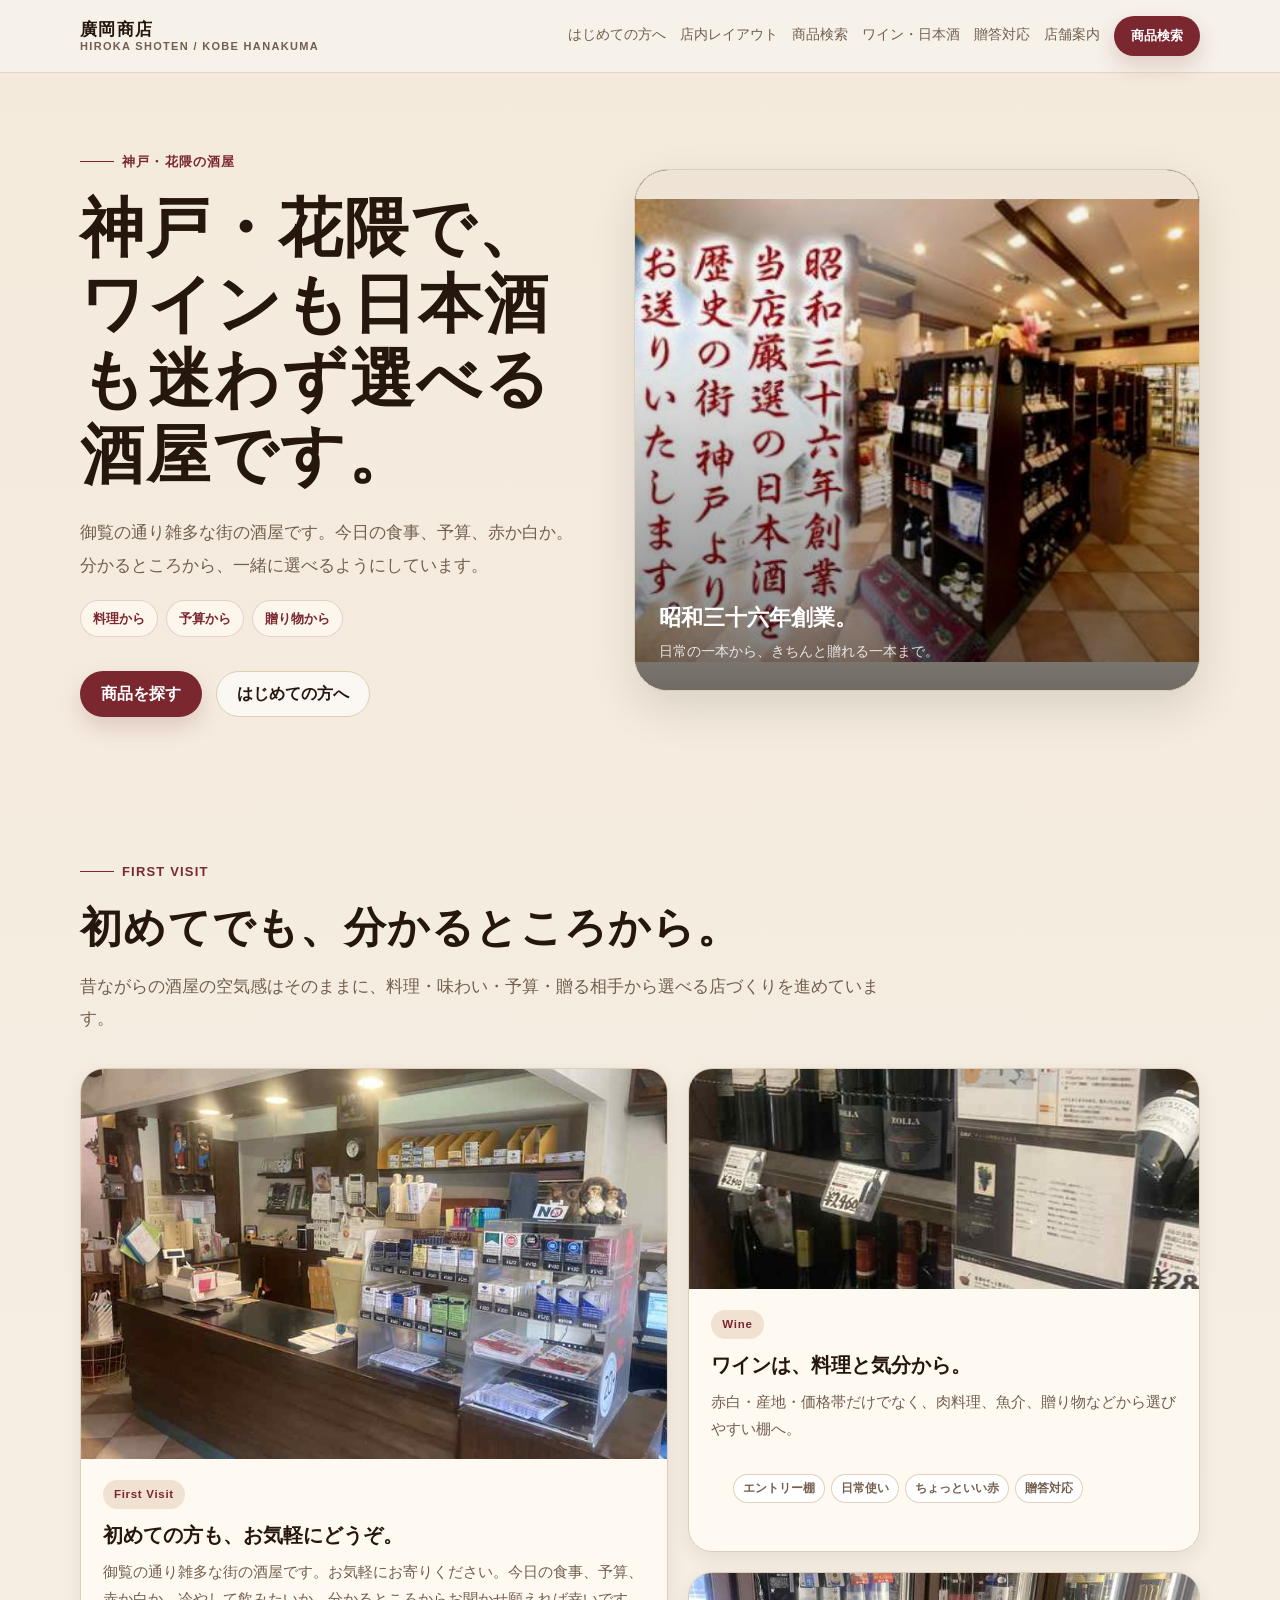
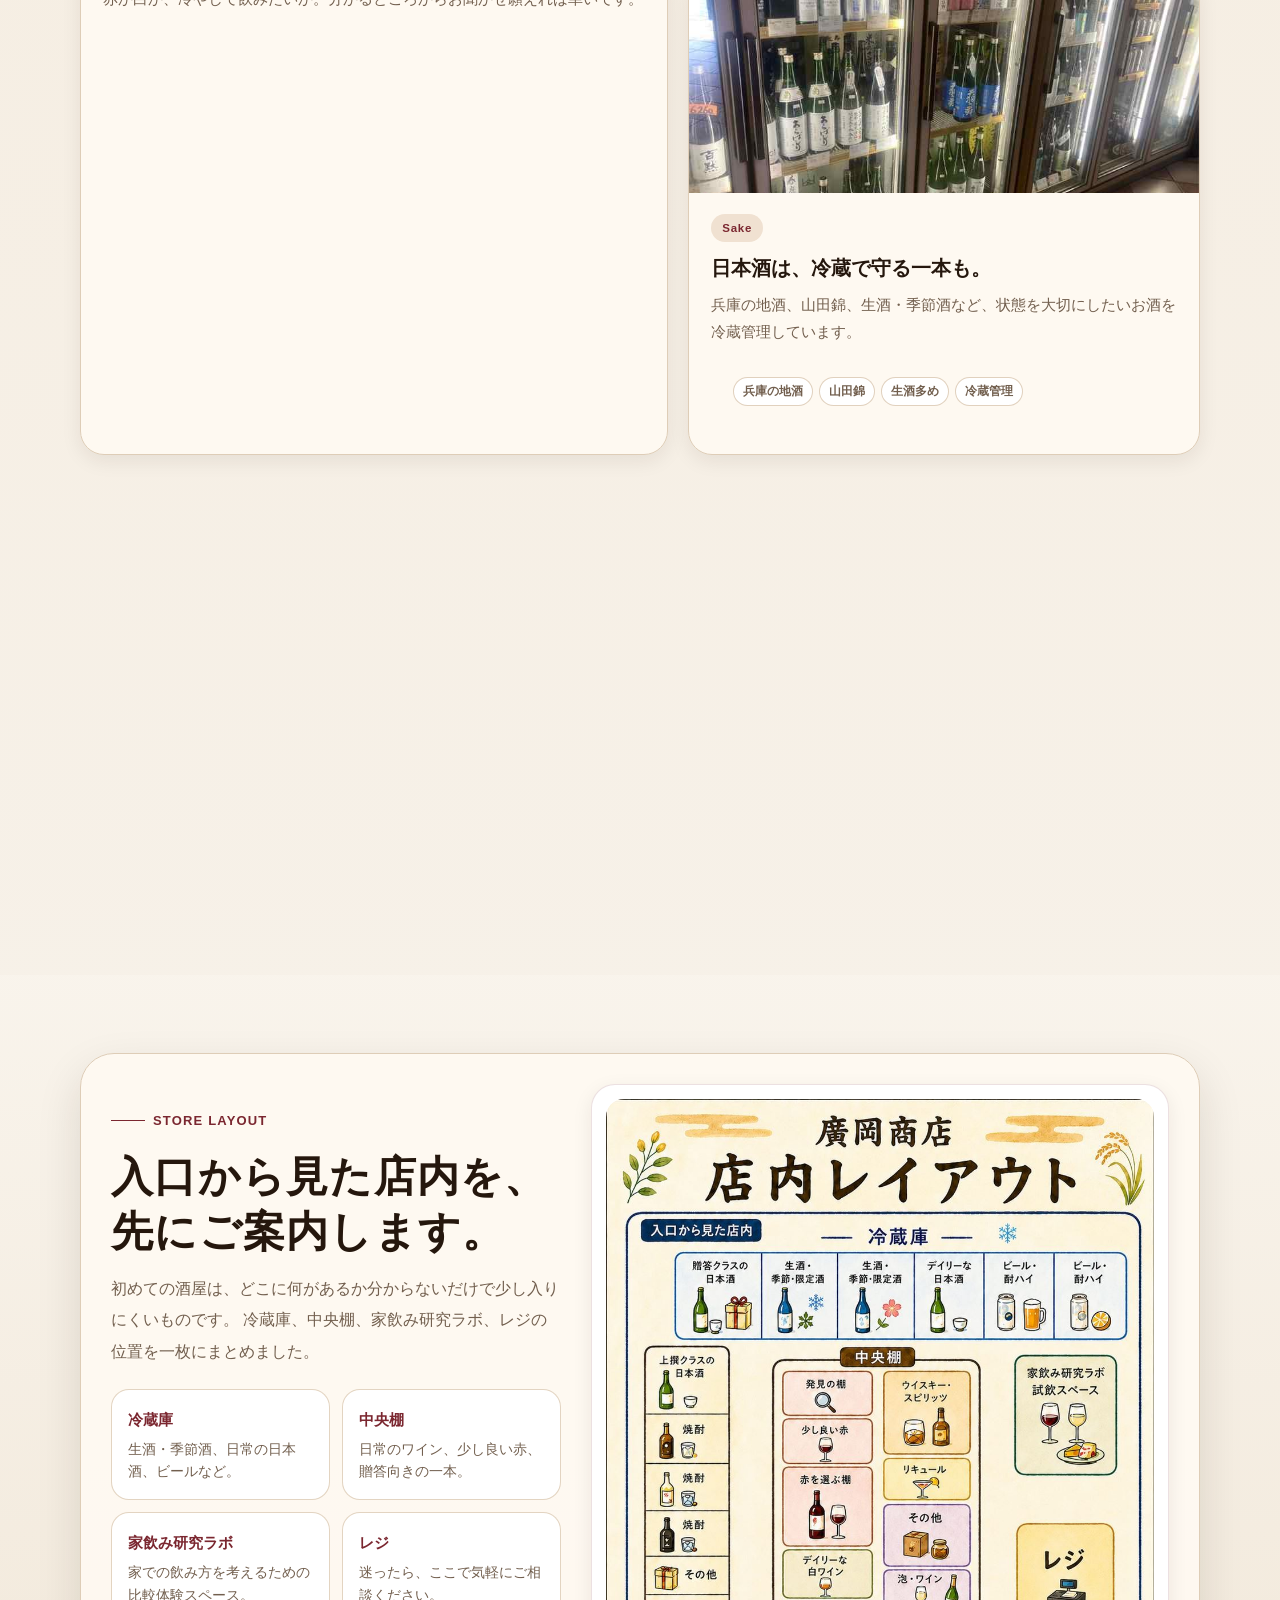
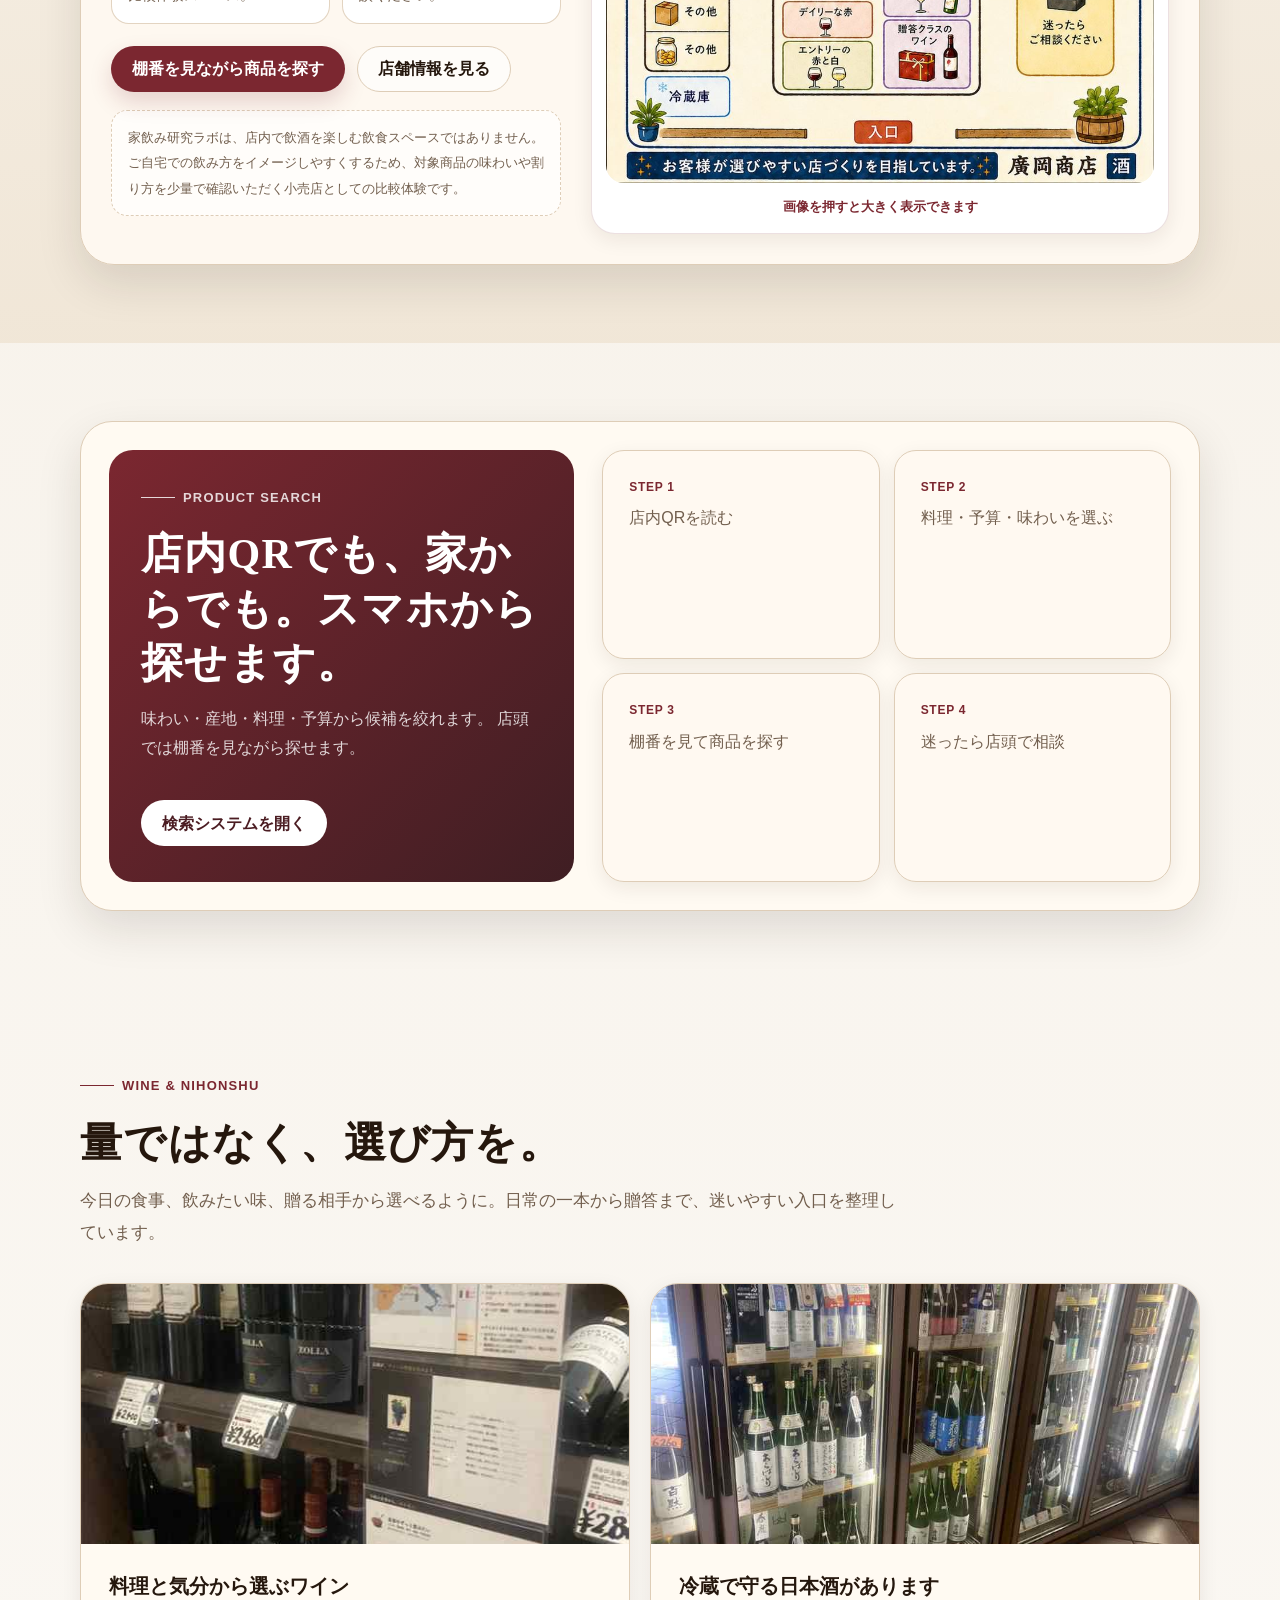
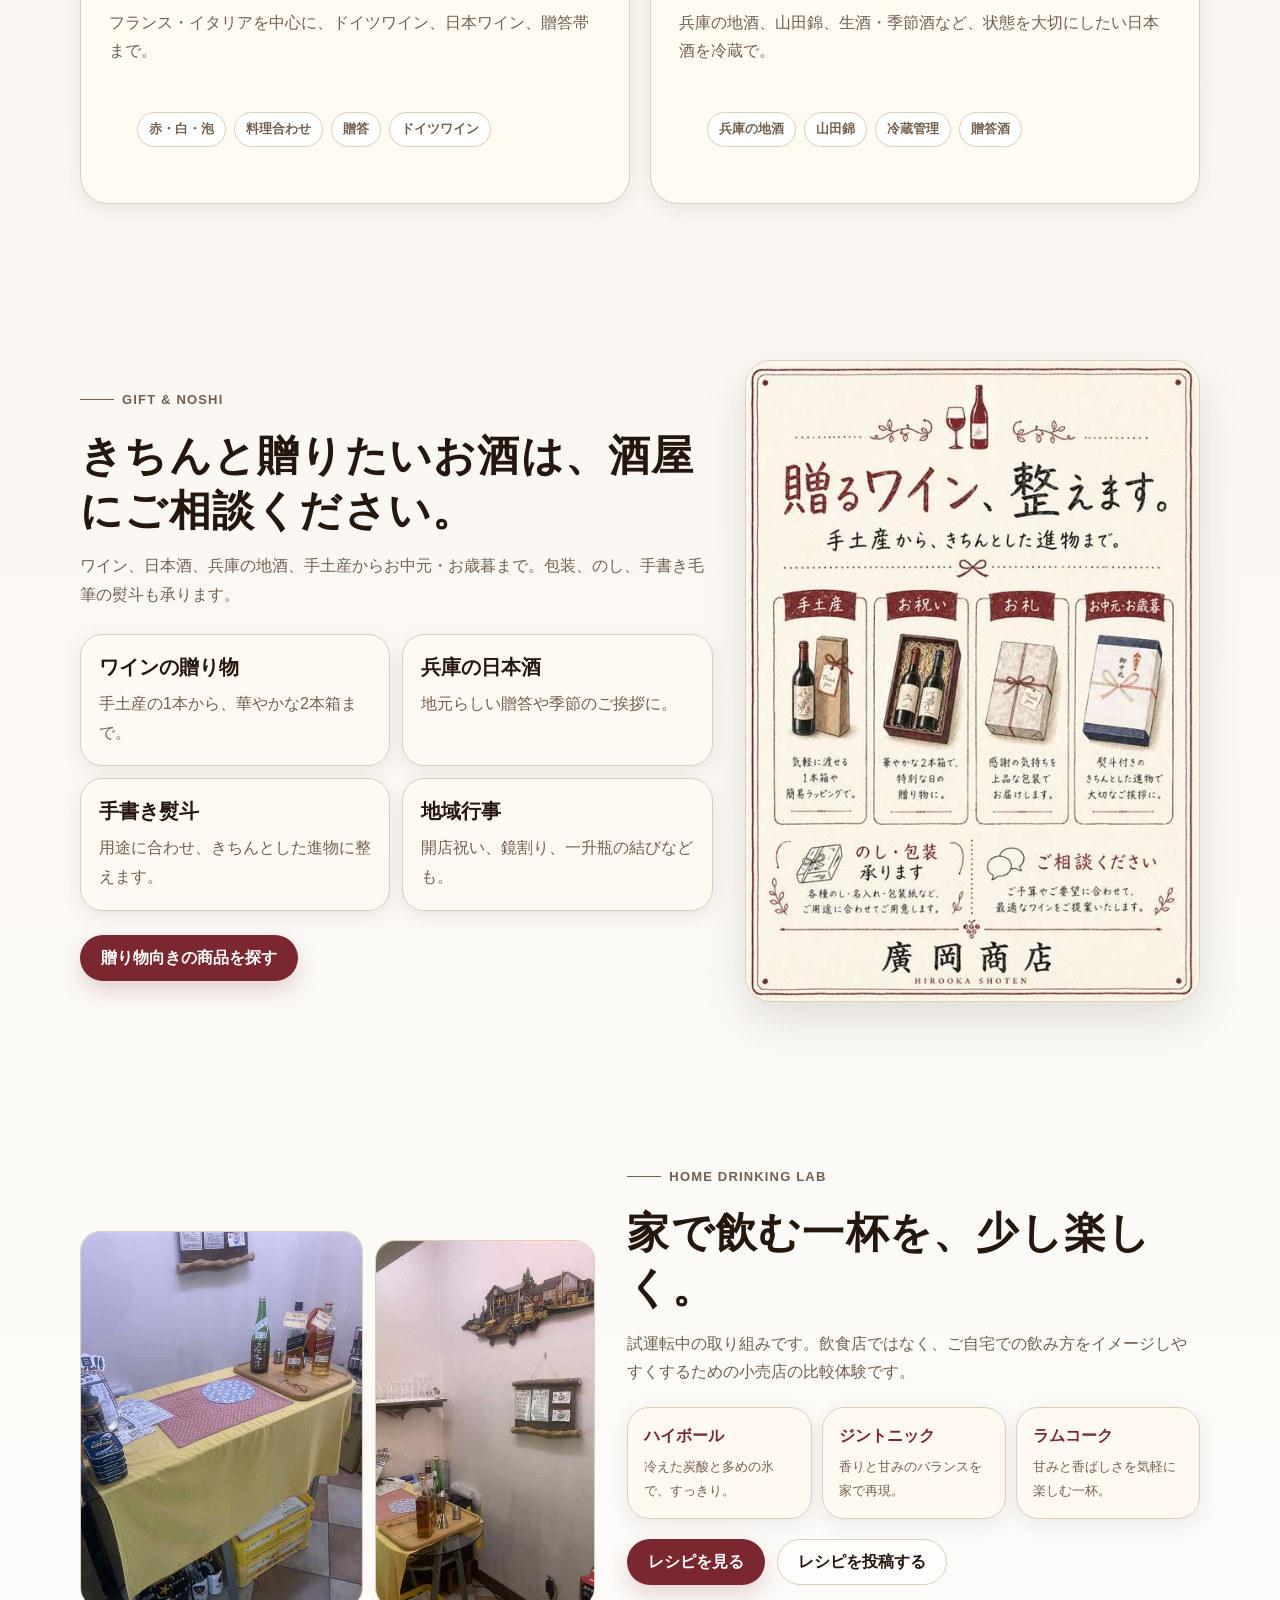
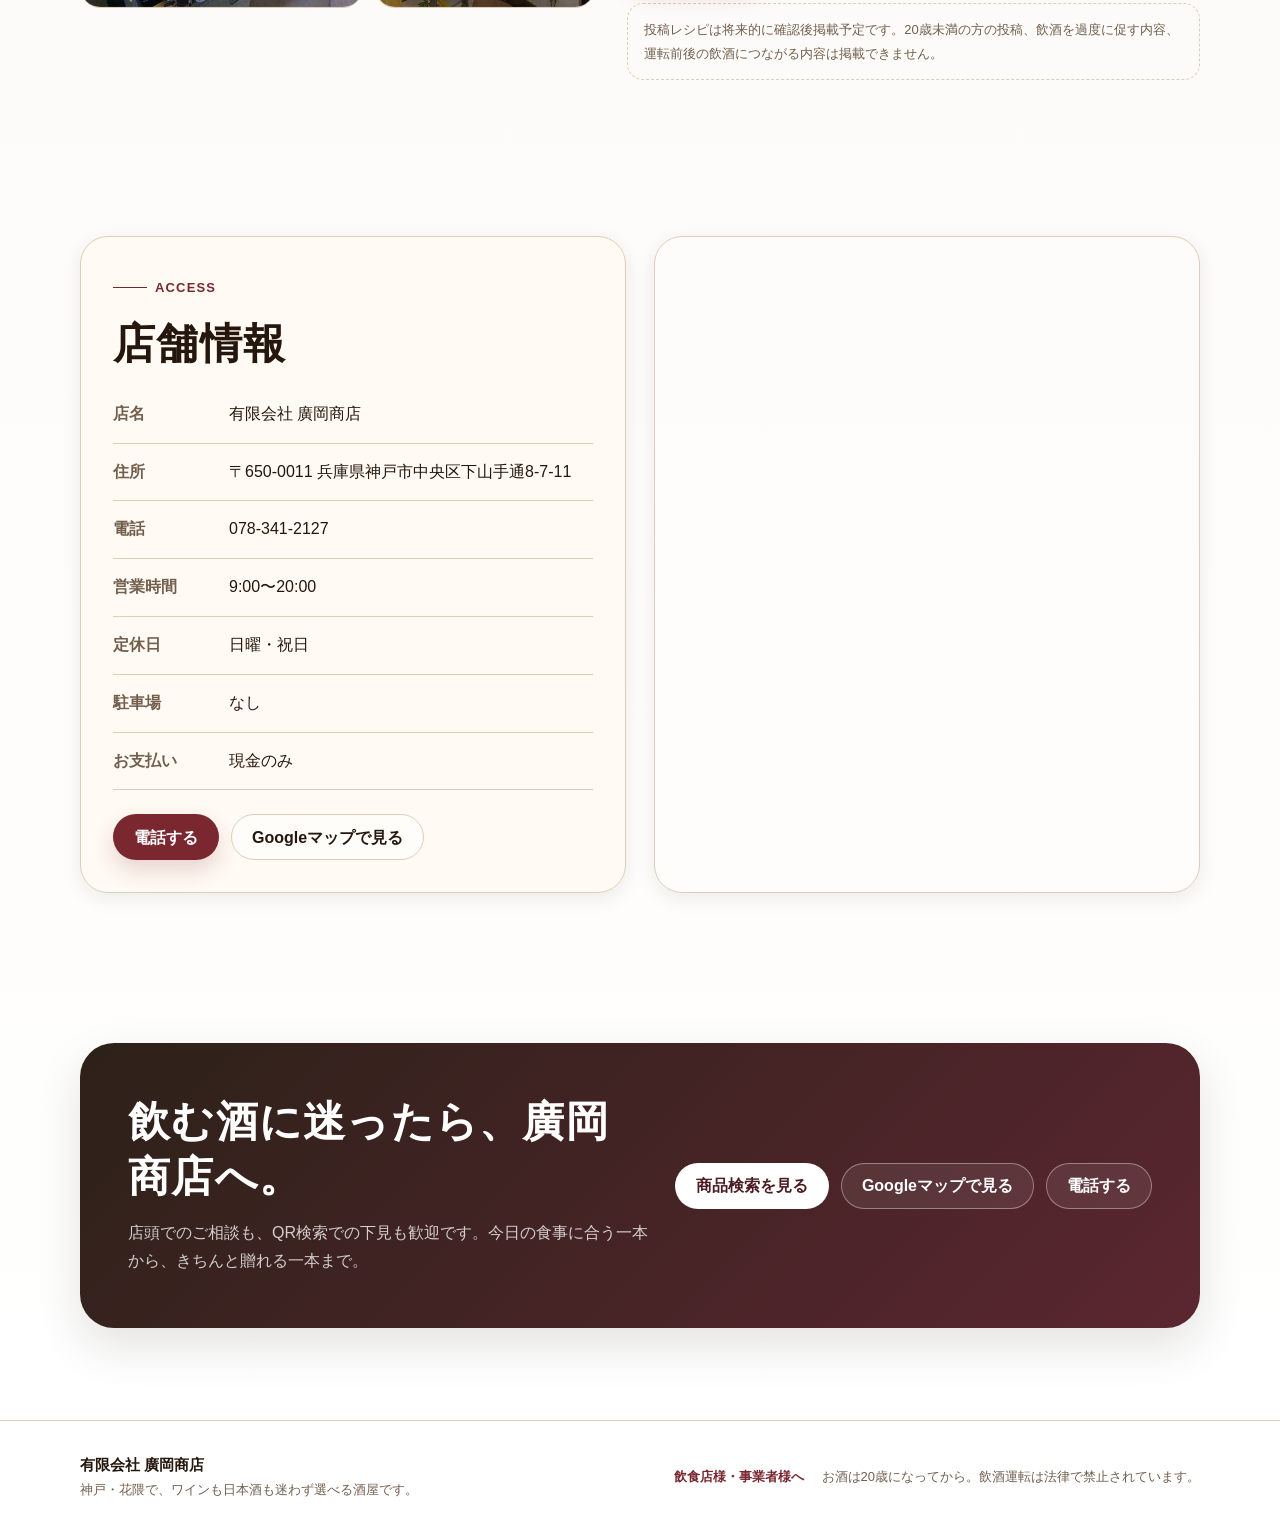
==== commit bb8ac21e: "Add files via upload" ====
--- a/index.html
+++ b/index.html
@@ -19,6 +19,7 @@
         </a>
         <nav class="nav-links" aria-label="主要メニュー">
           <a href="#first-visit" data-nav>はじめての方へ</a>
+          <a href="#layout" data-nav>店内レイアウト</a>
           <a href="#search" data-nav>商品検索</a>
           <a href="#wine-sake" data-nav>ワイン・日本酒</a>
           <a href="#gift" data-nav>贈答対応</a>
@@ -33,6 +34,7 @@
 
     <nav class="mobile-nav" id="mobileNav" aria-label="モバイルメニュー">
       <a href="#first-visit">はじめての方へ</a>
+      <a href="#layout">店内レイアウト</a>
       <a href="#search">商品検索</a>
       <a href="#wine-sake">ワイン・日本酒</a>
       <a href="#gift">贈答対応</a>
@@ -144,6 +146,48 @@
               <p>相手に合わせた一本と包装を。</p>
             </article>
           </div>
+        </div>
+      </section>
+
+      <section class="section layout-guide" id="layout">
+        <div class="container layout-panel">
+          <div class="layout-copy reveal">
+            <p class="eyebrow">Store Layout</p>
+            <h2>入口から見た店内を、先にご案内します。</h2>
+            <p>
+              初めての酒屋は、どこに何があるか分からないだけで少し入りにくいものです。
+              冷蔵庫、中央棚、家飲み研究ラボ、レジの位置を一枚にまとめました。
+            </p>
+            <div class="layout-points" aria-label="店内レイアウトの見どころ">
+              <article>
+                <strong>冷蔵庫</strong>
+                <span>生酒・季節酒、日常の日本酒、ビールなど。</span>
+              </article>
+              <article>
+                <strong>中央棚</strong>
+                <span>日常のワイン、少し良い赤、贈答向きの一本。</span>
+              </article>
+              <article>
+                <strong>家飲み研究ラボ</strong>
+                <span>家での飲み方を考えるための比較体験スペース。</span>
+              </article>
+              <article>
+                <strong>レジ</strong>
+                <span>迷ったら、ここで気軽にご相談ください。</span>
+              </article>
+            </div>
+            <div class="layout-actions">
+              <a class="btn btn-primary" href="#search">棚番を見ながら商品を探す</a>
+              <a class="btn btn-outline" href="#access">店舗情報を見る</a>
+            </div>
+            <p class="note layout-note">
+              家飲み研究ラボは、店内で飲酒を楽しむ飲食スペースではありません。ご自宅での飲み方をイメージしやすくするため、対象商品の味わいや割り方を少量で確認いただく小売店としての比較体験です。
+            </p>
+          </div>
+          <a class="layout-image-card reveal d1" href="assets/store-layout.jpg" data-lightbox-image data-caption="廣岡商店 店内レイアウト">
+            <img src="assets/store-layout.jpg" alt="廣岡商店の店内レイアウト図" loading="lazy" />
+            <span>画像を押すと大きく表示できます</span>
+          </a>
         </div>
       </section>
 
@@ -298,6 +342,14 @@
       </div>
     </footer>
 
+    <div class="image-lightbox" id="imageLightbox" aria-hidden="true" role="dialog" aria-label="画像の拡大表示">
+      <button class="image-lightbox__close" type="button" id="imageLightboxClose" aria-label="拡大画像を閉じる">×</button>
+      <figure class="image-lightbox__frame">
+        <img id="lightboxImage" src="" alt="" />
+        <figcaption id="lightboxCaption"></figcaption>
+      </figure>
+    </div>
+
     <script src="site.js"></script>
   </body>
 </html>
--- a/styles.css
+++ b/styles.css
@@ -68,7 +68,7 @@
 .brand { display: flex; flex-direction: column; line-height: 1.25; letter-spacing: 0.08em; font-weight: 800; }
 .brand__jp { font-size: 17px; }
 .brand__en { color: var(--muted); font-size: 11px; letter-spacing: 0.12em; text-transform: uppercase; }
-.nav-links { display: flex; align-items: center; gap: 18px; color: var(--muted); font-size: 14px; }
+.nav-links { display: flex; align-items: center; gap: 14px; color: var(--muted); font-size: 13.5px; }
 .nav-links a:not(.btn) { position: relative; padding-bottom: 2px; }
 .nav-links a:not(.btn)::after {
   content: "";
@@ -288,6 +288,79 @@
 .card:hover, .step:hover, .gift-points article:hover { transform: translateY(-4px); box-shadow: var(--shadow); }
 .card p, .step span, .gift-copy p, .category-card p, .lab-copy p, .mini-recipes p, .note { color: var(--muted); }
 
+.layout-guide {
+  background:
+    linear-gradient(180deg, rgba(255,250,242,0.2) 0%, rgba(238,226,208,0.72) 100%),
+    var(--bg);
+}
+.layout-panel {
+  display: grid;
+  grid-template-columns: minmax(320px, 0.78fr) minmax(360px, 1fr);
+  gap: 30px;
+  align-items: center;
+  border: 1px solid var(--line);
+  border-radius: 34px;
+  background: rgba(255,250,242,0.92);
+  box-shadow: var(--shadow);
+  padding: 30px;
+}
+.layout-copy p:not(.eyebrow) { color: var(--muted); line-height: 1.95; }
+.layout-points {
+  display: grid;
+  grid-template-columns: repeat(2, 1fr);
+  gap: 12px;
+  margin: 22px 0;
+}
+.layout-points article {
+  border: 1px solid rgba(222, 205, 183, 0.85);
+  border-radius: 18px;
+  background: #fff;
+  padding: 16px;
+}
+.layout-points strong {
+  display: block;
+  margin-bottom: 6px;
+  color: var(--accent);
+  font-size: 15px;
+}
+.layout-points span {
+  display: block;
+  color: var(--muted);
+  font-size: 13.5px;
+  line-height: 1.65;
+}
+.layout-actions { display: flex; flex-wrap: wrap; gap: 12px; margin: 18px 0; }
+.layout-note { margin-top: 18px; background: rgba(255,255,255,0.68); }
+.layout-image-card {
+  display: grid;
+  gap: 12px;
+  border: 1px solid rgba(123, 39, 48, 0.14);
+  border-radius: 24px;
+  background: #fff;
+  box-shadow: var(--shadow-sm);
+  padding: 14px;
+  text-decoration: none;
+  transition: transform 0.22s ease, box-shadow 0.22s ease, border-color 0.22s ease;
+}
+.layout-image-card:hover {
+  border-color: rgba(123, 39, 48, 0.42);
+  box-shadow: var(--shadow);
+  transform: translateY(-4px);
+}
+.layout-image-card img {
+  width: 100%;
+  max-height: 780px;
+  object-fit: contain;
+  border-radius: 18px;
+  background: #fff7e8;
+}
+.layout-image-card span {
+  color: var(--accent);
+  font-size: 13px;
+  font-weight: 900;
+  text-align: center;
+}
+
 .feature {
   display: grid;
   grid-template-columns: 0.9fr 1.1fr;
@@ -615,7 +688,7 @@
   .nav-links a:not(.btn) { display: none; }
   .menu-toggle { display: flex; }
   .mobile-nav { display: block; }
-  .hero-grid, .photo-grid, .feature, .gift-grid, .lab-grid, .access-grid, .cta-box, .illustration-card { grid-template-columns: 1fr; }
+  .hero-grid, .photo-grid, .feature, .gift-grid, .lab-grid, .access-grid, .cta-box, .illustration-card, .layout-panel { grid-template-columns: 1fr; }
   .cards, .category-grid, .business-grid, .recipe-grid, .form-layout { grid-template-columns: 1fr; }
   .hero-photo img { height: auto; min-height: 300px; }
   .photo-main img, .photo-card img, .category-card img { height: auto; min-height: 220px; }
@@ -631,8 +704,10 @@
   .brand__en { font-size: 10px; }
   .hero { padding: 46px 0 38px; }
   .section { padding: 54px 0; }
-  .hero-actions .btn, .cta-actions .btn, .mobile-nav .btn, .lab-actions .btn, .recipe-form .btn { width: 100%; }
+  .hero-actions .btn, .cta-actions .btn, .mobile-nav .btn, .lab-actions .btn, .recipe-form .btn, .layout-actions .btn { width: 100%; }
   .steps, .gift-points, .mini-recipes { grid-template-columns: 1fr; }
+  .layout-panel { padding: 18px; border-radius: 24px; }
+  .layout-points { grid-template-columns: 1fr; }
   .lab-photos { grid-template-columns: 1fr; }
   .access-info dl div { grid-template-columns: 1fr; gap: 4px; }
   .cta-box { padding: 28px 24px; border-radius: 26px; }
